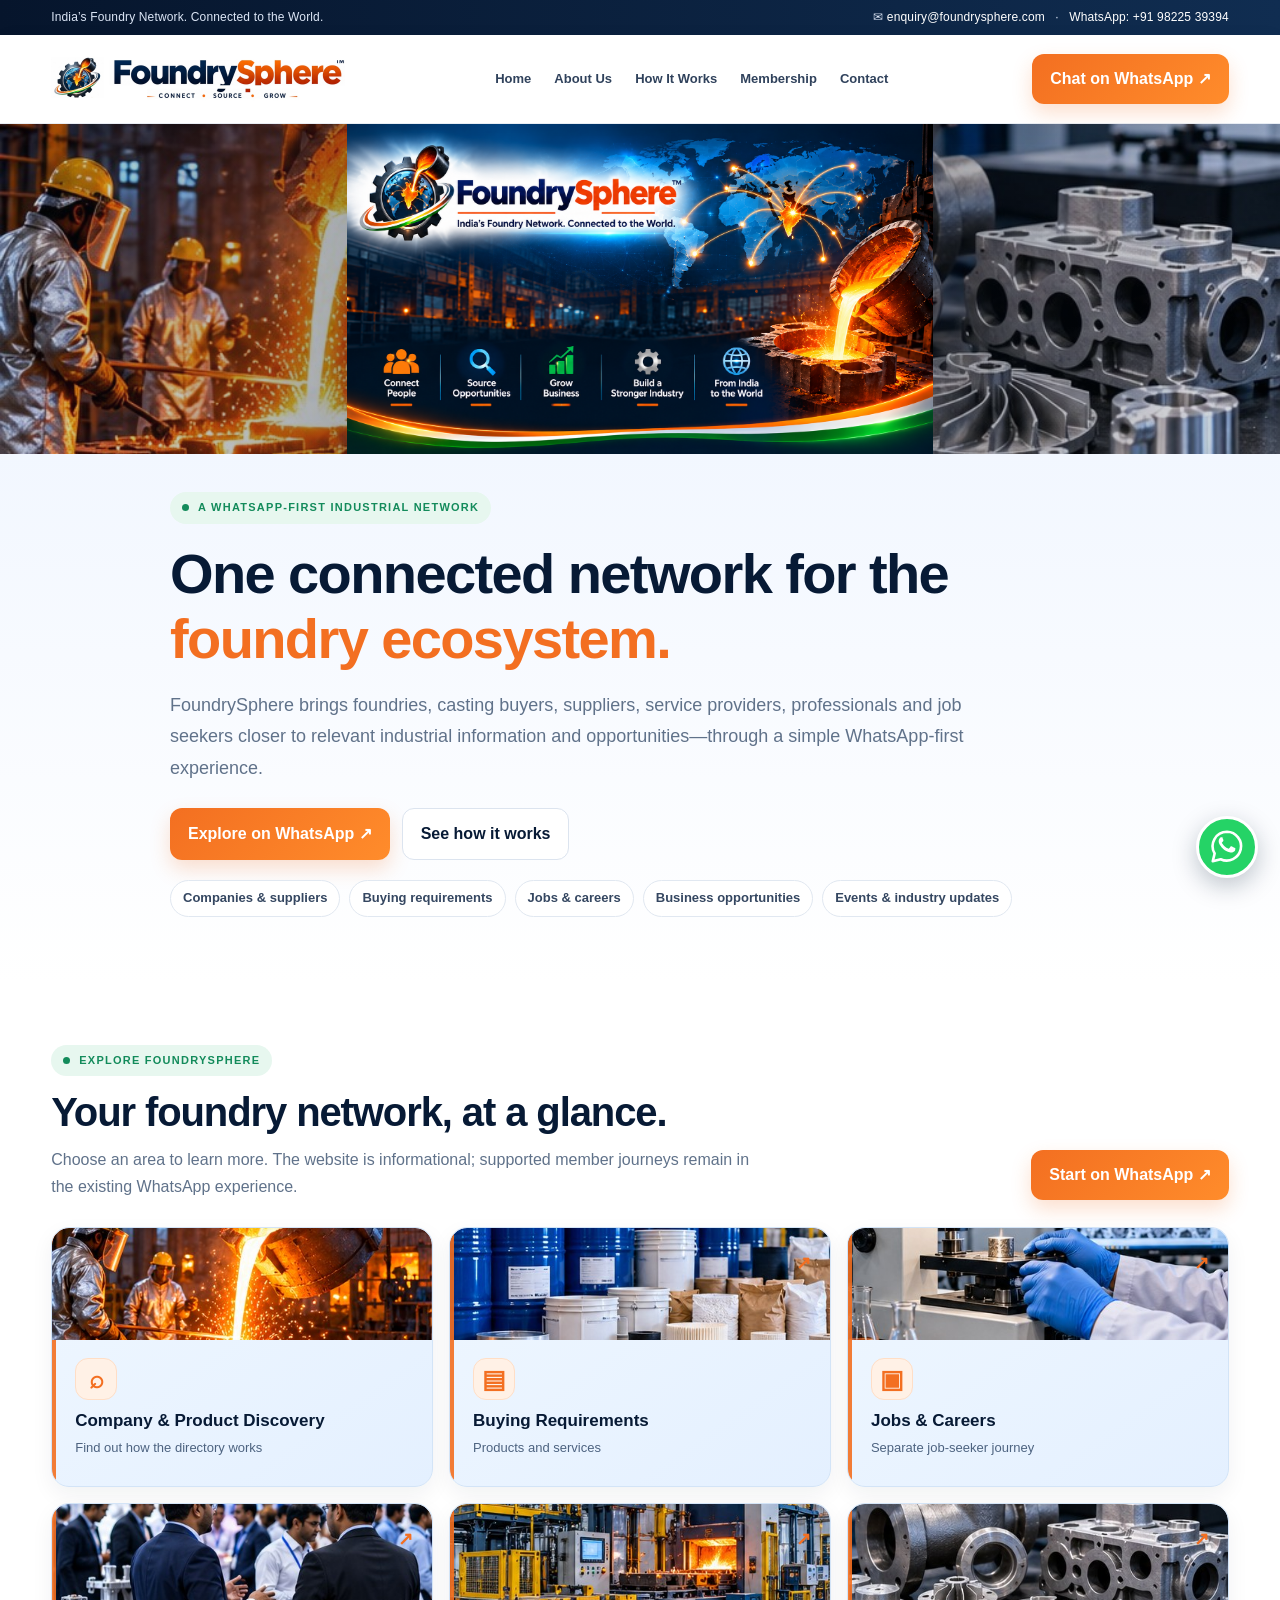
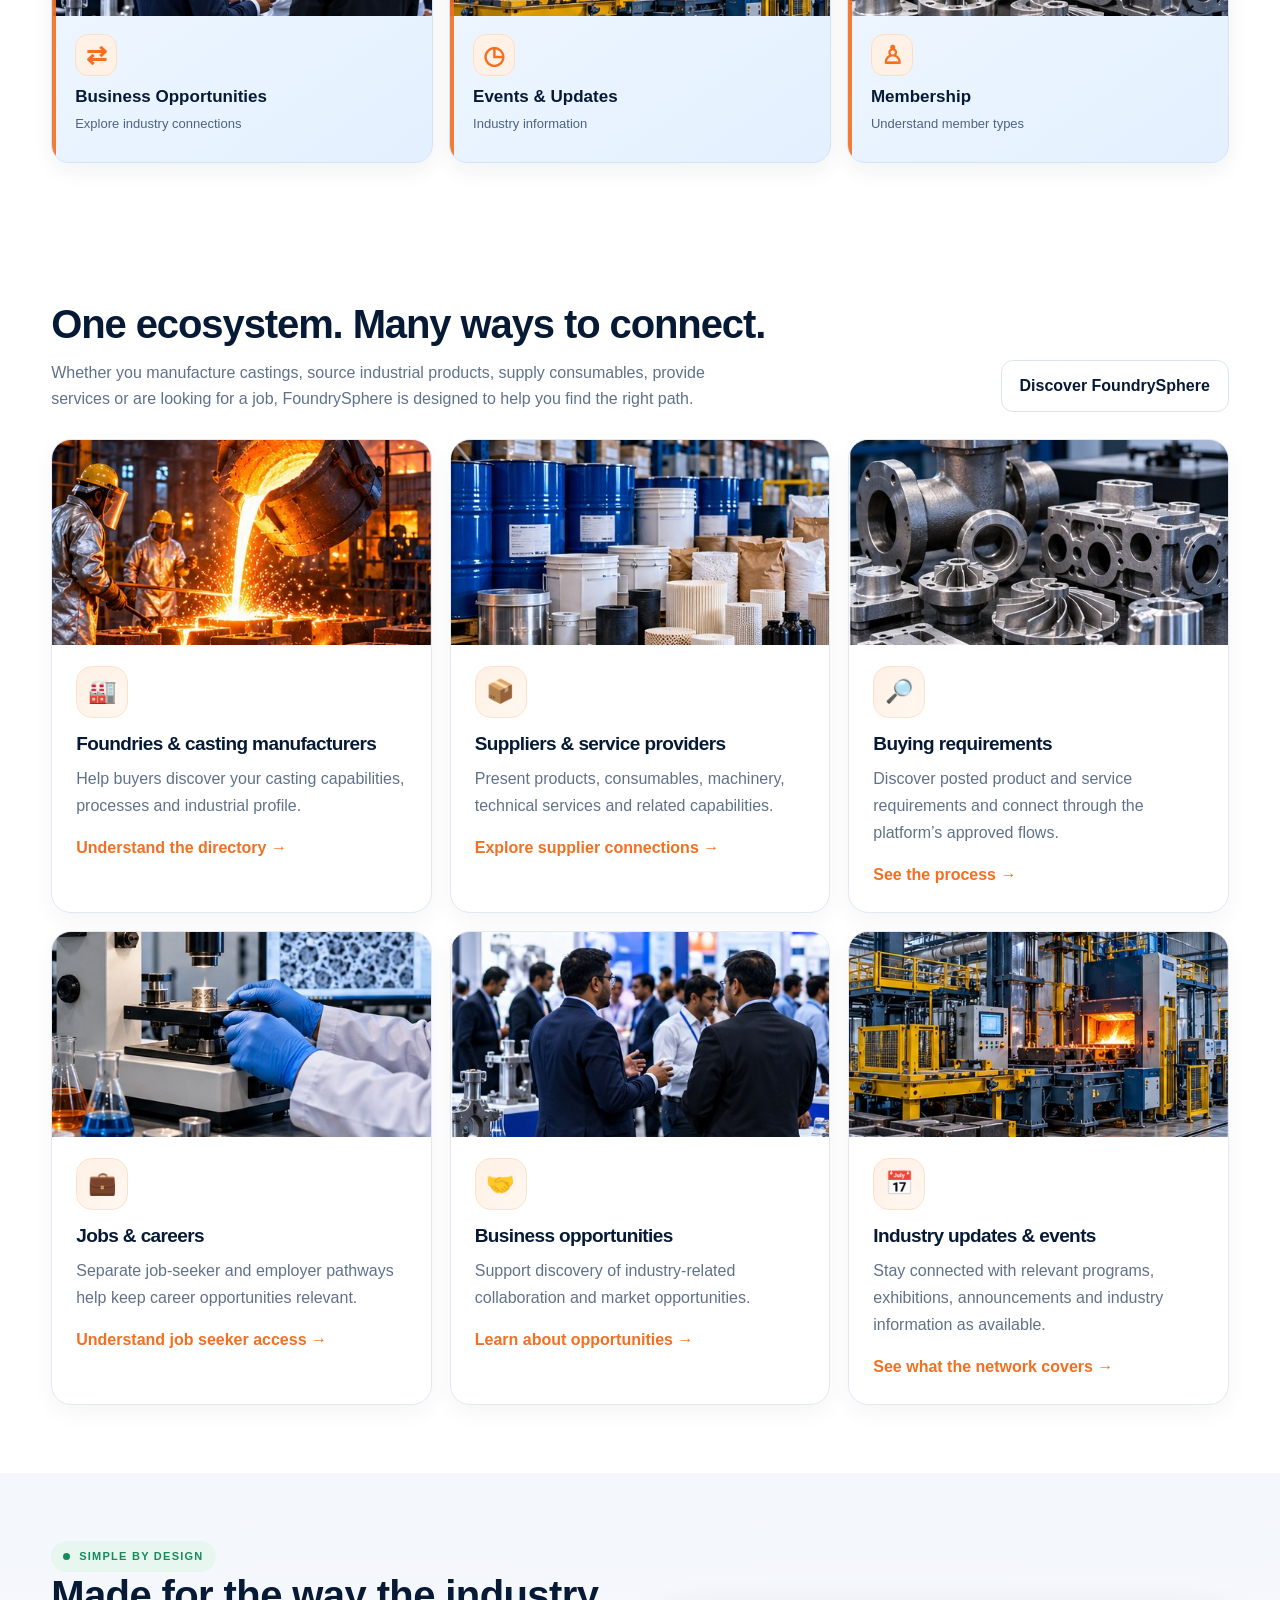
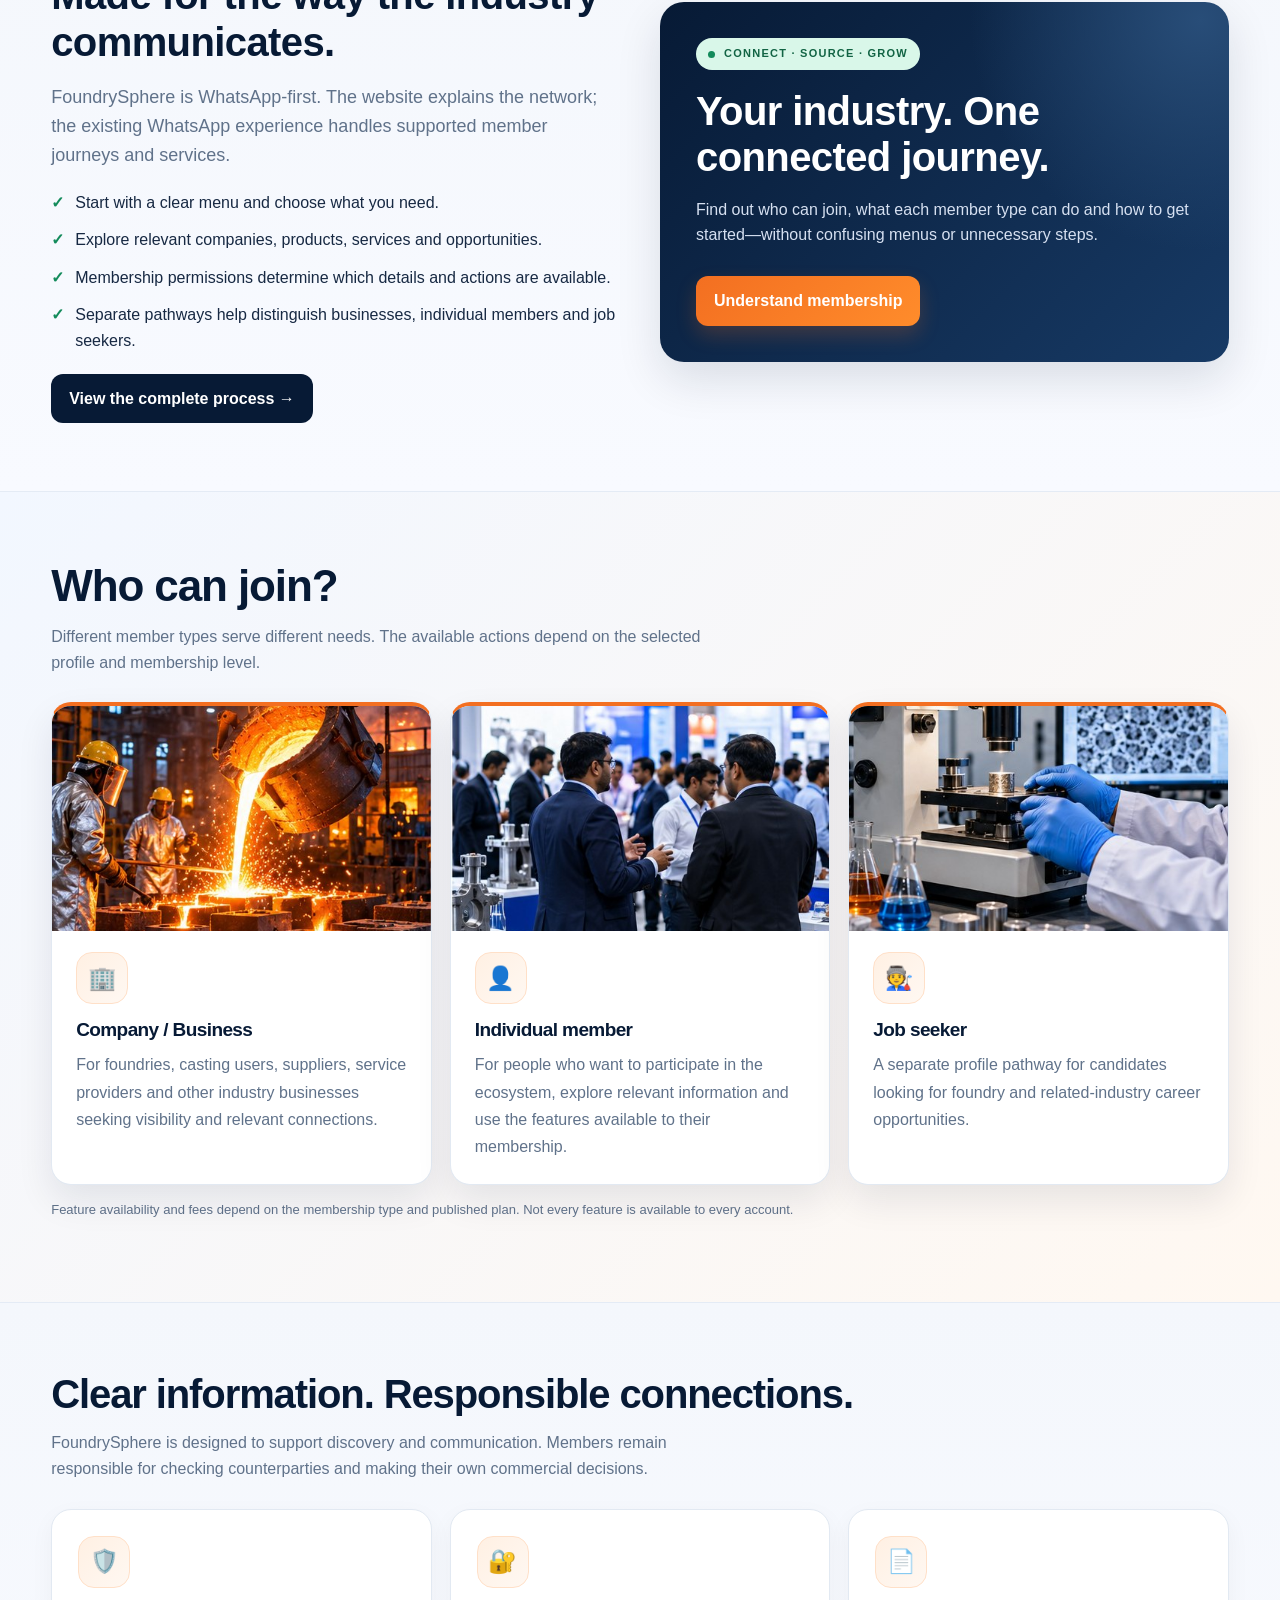
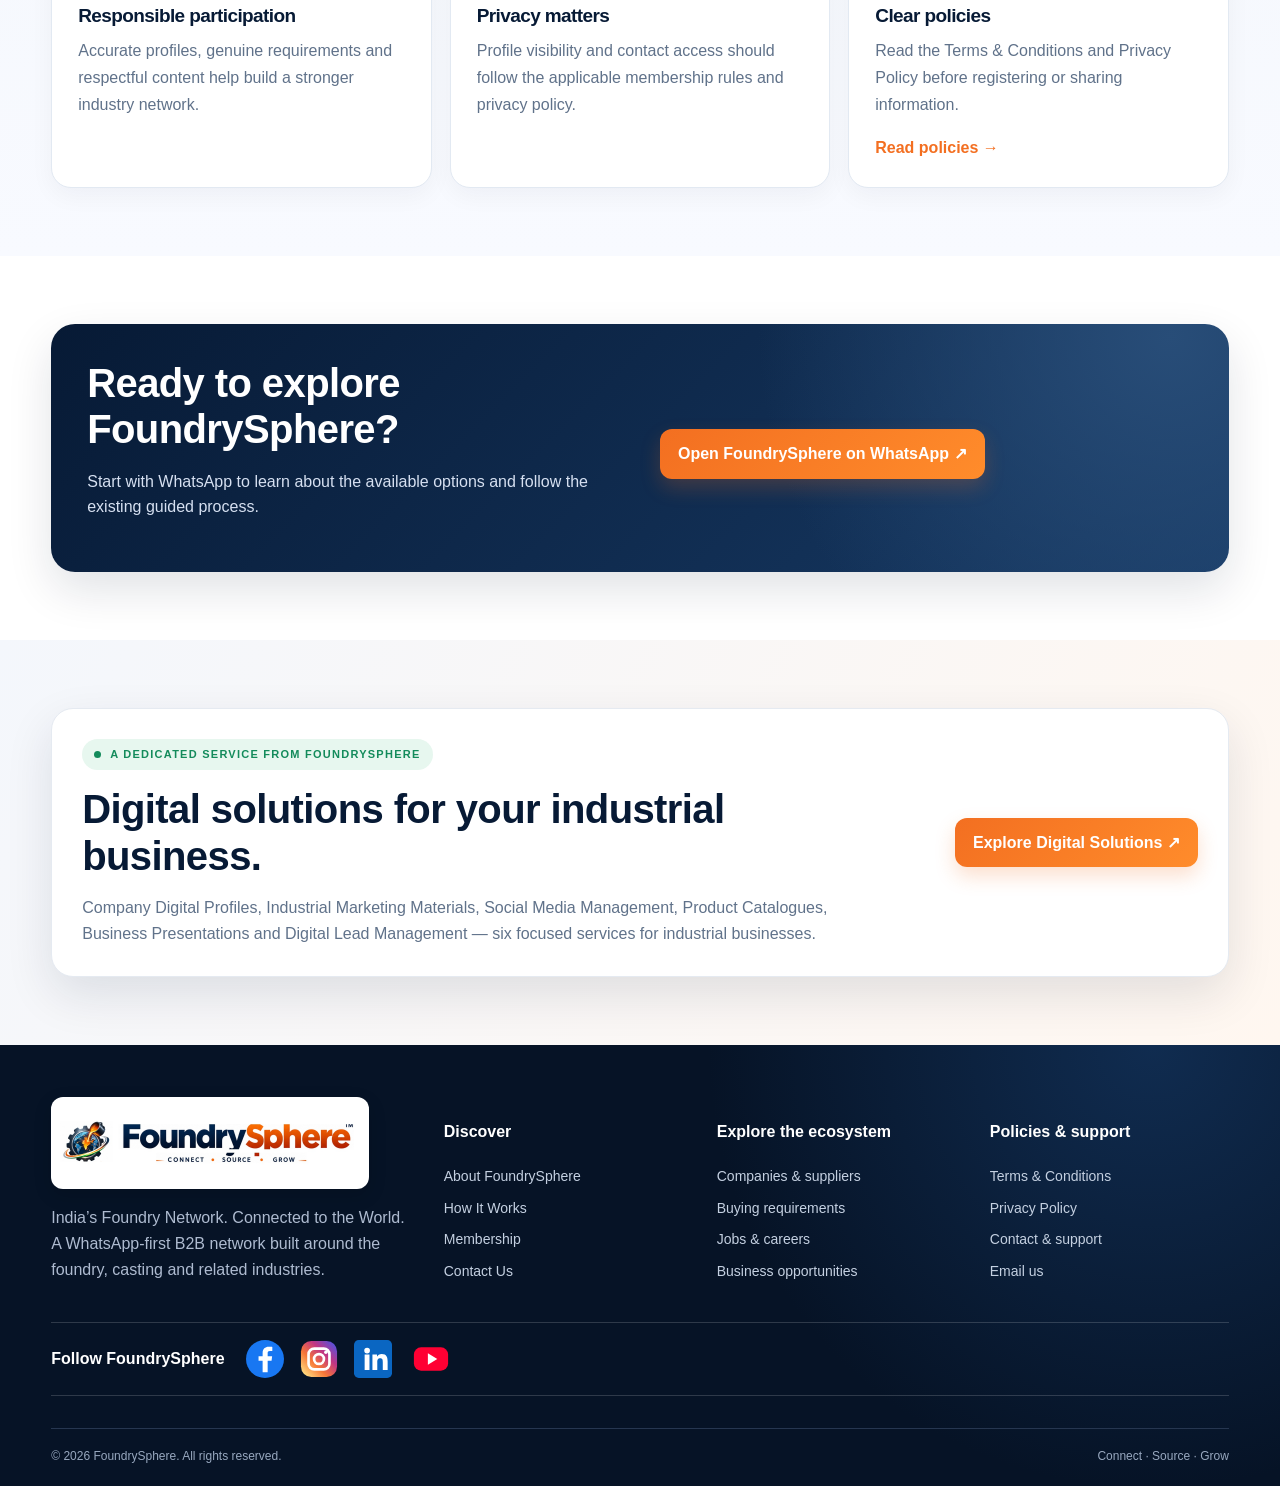
==== index.html @ 939c1576 "Correct homepage Digital Solutions promotion to the six approved services" ====
<!doctype html>
<html lang="en">
<head>
<meta charset="utf-8"><meta name="viewport" content="width=device-width,initial-scale=1">
<meta name="theme-color" content="#0a1830">
<title>India’s Foundry Network | FoundrySphere</title><meta name="description" content="Discover the FoundrySphere WhatsApp-first B2B network for foundries, casting buyers, suppliers, services, jobs and industry opportunities."><link rel="stylesheet" href="styles.css"></head><body>
<div class="topline"><div class="wrap"><span>India’s Foundry Network. Connected to the World.</span><span>✉ <a href="mailto:enquiry@foundrysphere.com">enquiry@foundrysphere.com</a> &nbsp; · &nbsp; <a href="https://wa.me/919822539394" target="_blank" rel="noopener">WhatsApp: +91 98225 39394</a></span></div></div>
<header class="header"><div class="wrap navrow">
<a class="brand" href="index.html" aria-label="FoundrySphere home"><img class="brand-logo" src="assets/foundrysphere-header-logo.jpg" alt="FoundrySphere — Connect · Source · Grow"></a>
<button class="menu-toggle" aria-label="Open navigation menu" aria-expanded="false">☰ Menu</button>
<nav class="navlinks" aria-label="Main navigation">
<a href="index.html">Home</a><a href="about.html">About Us</a><a href="how-it-works.html">How It Works</a><a href="membership.html">Membership</a><a href="contact.html">Contact</a>
</nav><div class="navactions"><a class="button button-primary" href="https://wa.me/919822539394" target="_blank" rel="noopener">Chat on WhatsApp ↗</a></div>
</div></header>

<main>
<section class="hero"><div class="wrap">
<div class="hero-banner"><img src="assets/foundrysphere-final-banner.png" alt="FoundrySphere — India’s Foundry Network. Connected to the World."></div>
<div class="hero-copy"><span class="eyebrow">A WhatsApp-first industrial network</span>
<h1>One connected network for the <span style="color:var(--orange)">foundry ecosystem.</span></h1>
<p>FoundrySphere brings foundries, casting buyers, suppliers, service providers, professionals and job seekers closer to relevant industrial information and opportunities—through a simple WhatsApp-first experience.</p>
<div class="hero-ctas"><a class="button button-primary" href="https://wa.me/919822539394" target="_blank" rel="noopener">Explore on WhatsApp ↗</a><a class="button button-light" href="how-it-works.html">See how it works</a></div>
<div class="pill-row"><span class="pill">Companies & suppliers</span><span class="pill">Buying requirements</span><span class="pill">Jobs & careers</span><span class="pill">Business opportunities</span><span class="pill">Events & industry updates</span></div>
</div></div></section>
<section class="quick-dashboard"><div class="wrap"><div class="dashboard-heading"><div><span class="eyebrow">Explore FoundrySphere</span><h2>Your foundry network, at a glance.</h2><p>Choose an area to learn more. The website is informational; supported member journeys remain in the existing WhatsApp experience.</p></div><a class="button button-primary" href="https://wa.me/919822539394" target="_blank" rel="noopener">Start on WhatsApp ↗</a></div><div class="dashboard-grid">
<a class="dashboard-tile tile-featured" href="how-it-works.html#companies"><img class="dashboard-photo" src="assets/category-foundry.jpg" alt="Foundry and casting manufacturers" loading="lazy"><span class="tile-icon">⌕</span><span class="tile-title">Company & Product Discovery</span><span class="tile-sub">Find out how the directory works</span><span class="tile-arrow">↗</span></a>
<a class="dashboard-tile" href="how-it-works.html#requirements"><img class="dashboard-photo" src="assets/category-consumables.jpg" alt="Foundry consumables and industrial supplies" loading="lazy"><span class="tile-icon">▤</span><span class="tile-title">Buying Requirements</span><span class="tile-sub">Products and services</span><span class="tile-arrow">↗</span></a>
<a class="dashboard-tile" href="how-it-works.html#jobs"><img class="dashboard-photo" src="assets/category-laboratory.jpg" alt="Industrial careers and technical professionals" loading="lazy"><span class="tile-icon">▣</span><span class="tile-title">Jobs & Careers</span><span class="tile-sub">Separate job-seeker journey</span><span class="tile-arrow">↗</span></a>
<a class="dashboard-tile" href="how-it-works.html#opportunities"><img class="dashboard-photo" src="assets/category-networking.jpg" alt="Foundry business opportunities and networking" loading="lazy"><span class="tile-icon">⇄</span><span class="tile-title">Business Opportunities</span><span class="tile-sub">Explore industry connections</span><span class="tile-arrow">↗</span></a>
<a class="dashboard-tile" href="how-it-works.html#updates"><img class="dashboard-photo" src="assets/category-machinery.jpg" alt="Industrial events and updates" loading="lazy"><span class="tile-icon">◷</span><span class="tile-title">Events & Updates</span><span class="tile-sub">Industry information</span><span class="tile-arrow">↗</span></a>
<a class="dashboard-tile" href="membership.html"><img class="dashboard-photo" src="assets/category-castings.jpg" alt="FoundrySphere membership for industry participants" loading="lazy"><span class="tile-icon">♙</span><span class="tile-title">Membership</span><span class="tile-sub">Understand member types</span><span class="tile-arrow">↗</span></a>
</div></div></section>
<section class="section"><div class="wrap"><div class="section-head"><div><h2>One ecosystem. Many ways to connect.</h2><p>Whether you manufacture castings, source industrial products, supply consumables, provide services or are looking for a job, FoundrySphere is designed to help you find the right path.</p></div><a class="button button-light" href="about.html">Discover FoundrySphere</a></div>
<div class="cards">
<article class="card card-with-photo"><img class="card-photo" src="assets/category-foundry.jpg" alt="Foundry workers pouring molten metal" loading="lazy"><div class="card-icon">🏭</div><h3>Foundries & casting manufacturers</h3><p>Help buyers discover your casting capabilities, processes and industrial profile.</p><a class="more" href="how-it-works.html#companies">Understand the directory →</a></article>
<article class="card card-with-photo"><img class="card-photo" src="assets/category-consumables.jpg" alt="Industrial foundry consumables and materials" loading="lazy"><div class="card-icon">📦</div><h3>Suppliers & service providers</h3><p>Present products, consumables, machinery, technical services and related capabilities.</p><a class="more" href="how-it-works.html#companies">Explore supplier connections →</a></article>
<article class="card card-with-photo"><img class="card-photo" src="assets/category-castings.jpg" alt="Precision metal castings and components" loading="lazy"><div class="card-icon">🔎</div><h3>Buying requirements</h3><p>Discover posted product and service requirements and connect through the platform’s approved flows.</p><a class="more" href="how-it-works.html#requirements">See the process →</a></article>
<article class="card card-with-photo"><img class="card-photo" src="assets/category-laboratory.jpg" alt="Technical professional inspecting a metal sample" loading="lazy"><div class="card-icon">💼</div><h3>Jobs & careers</h3><p>Separate job-seeker and employer pathways help keep career opportunities relevant.</p><a class="more" href="how-it-works.html#jobs">Understand job seeker access →</a></article>
<article class="card card-with-photo"><img class="card-photo" src="assets/category-networking.jpg" alt="Industrial business networking at an exhibition" loading="lazy"><div class="card-icon">🤝</div><h3>Business opportunities</h3><p>Support discovery of industry-related collaboration and market opportunities.</p><a class="more" href="how-it-works.html#opportunities">Learn about opportunities →</a></article>
<article class="card card-with-photo"><img class="card-photo" src="assets/category-machinery.jpg" alt="Modern foundry production facility" loading="lazy"><div class="card-icon">📅</div><h3>Industry updates & events</h3><p>Stay connected with relevant programs, exhibitions, announcements and industry information as available.</p><a class="more" href="how-it-works.html#updates">See what the network covers →</a></article>
</div></div></section>
<section class="section alt"><div class="wrap split"><div><span class="eyebrow">Simple by design</span><h2>Made for the way the industry communicates.</h2><p class="section-intro">FoundrySphere is WhatsApp-first. The website explains the network; the existing WhatsApp experience handles supported member journeys and services.</p><ul class="feature-list"><li><span class="tick">✓</span><span>Start with a clear menu and choose what you need.</span></li><li><span class="tick">✓</span><span>Explore relevant companies, products, services and opportunities.</span></li><li><span class="tick">✓</span><span>Membership permissions determine which details and actions are available.</span></li><li><span class="tick">✓</span><span>Separate pathways help distinguish businesses, individual members and job seekers.</span></li></ul><a class="button button-dark" href="how-it-works.html">View the complete process →</a></div><div class="callout"><span class="eyebrow" style="background:#d9f7e9;color:#126444">Connect · Source · Grow</span><h2 style="margin-top:18px">Your industry. One connected journey.</h2><p>Find out who can join, what each member type can do and how to get started—without confusing menus or unnecessary steps.</p><a class="button button-primary" href="membership.html">Understand membership</a></div></div></section>
<section class="section"><div class="wrap"><div class="section-head"><div><h2>Who can join?</h2><p>Different member types serve different needs. The available actions depend on the selected profile and membership level.</p></div></div><div class="cards">
<article class="card card-with-photo"><img class="card-photo" src="assets/category-foundry.jpg" alt="Foundry and industrial business" loading="lazy"><div class="card-icon">🏢</div><h3>Company / Business</h3><p>For foundries, casting users, suppliers, service providers and other industry businesses seeking visibility and relevant connections.</p></article>
<article class="card card-with-photo"><img class="card-photo" src="assets/category-networking.jpg" alt="Industry professionals connecting" loading="lazy"><div class="card-icon">👤</div><h3>Individual member</h3><p>For people who want to participate in the ecosystem, explore relevant information and use the features available to their membership.</p></article>
<article class="card card-with-photo"><img class="card-photo" src="assets/category-laboratory.jpg" alt="Technical career in the foundry industry" loading="lazy"><div class="card-icon">🧑‍🏭</div><h3>Job seeker</h3><p>A separate profile pathway for candidates looking for foundry and related-industry career opportunities.</p></article>
</div><p class="price-note">Feature availability and fees depend on the membership type and published plan. Not every feature is available to every account.</p></div></section>
<section class="section alt"><div class="wrap"><div class="section-head"><div><h2>Clear information. Responsible connections.</h2><p>FoundrySphere is designed to support discovery and communication. Members remain responsible for checking counterparties and making their own commercial decisions.</p></div></div><div class="cards">
<article class="card"><div class="card-icon">🛡️</div><h3>Responsible participation</h3><p>Accurate profiles, genuine requirements and respectful content help build a stronger industry network.</p></article>
<article class="card"><div class="card-icon">🔐</div><h3>Privacy matters</h3><p>Profile visibility and contact access should follow the applicable membership rules and privacy policy.</p></article>
<article class="card"><div class="card-icon">📄</div><h3>Clear policies</h3><p>Read the Terms & Conditions and Privacy Policy before registering or sharing information.</p><a class="more" href="terms.html">Read policies →</a></article>
</div></div></section>
<section class="section"><div class="wrap"><div class="callout"><div class="split"><div><h2>Ready to explore FoundrySphere?</h2><p>Start with WhatsApp to learn about the available options and follow the existing guided process.</p></div><div style="align-self:center"><a class="button button-primary" href="https://wa.me/919822539394" target="_blank" rel="noopener">Open FoundrySphere on WhatsApp ↗</a></div></div></div></div></section>

<section class="section digital-promo"><div class="wrap digital-promo-inner"><div><span class="eyebrow">A dedicated service from FoundrySphere</span><h2>Digital solutions for your industrial business.</h2><p>Company Digital Profiles, Industrial Marketing Materials, Social Media Management, Product Catalogues, Business Presentations and Digital Lead Management — six focused services for industrial businesses.</p></div><a class="button button-primary" href="digital-solutions.html">Explore Digital Solutions ↗</a></div></section>
</main>

<footer class="footer"><div class="wrap"><div class="footer-grid">
<div><a class="brand" href="index.html"><img class="brand-logo brand-logo-footer" src="assets/foundrysphere-header-logo.jpg" alt="FoundrySphere — Connect · Source · Grow"></a><p>India’s Foundry Network. Connected to the World. A WhatsApp-first B2B network built around the foundry, casting and related industries.</p></div>
<div><h4>Discover</h4><div class="footer-links"><a href="about.html">About FoundrySphere</a><a href="how-it-works.html">How It Works</a><a href="membership.html">Membership</a><a href="contact.html">Contact Us</a></div></div>
<div><h4>Explore the ecosystem</h4><div class="footer-links"><a href="how-it-works.html#companies">Companies & suppliers</a><a href="how-it-works.html#requirements">Buying requirements</a><a href="how-it-works.html#jobs">Jobs & careers</a><a href="how-it-works.html#opportunities">Business opportunities</a></div></div>
<div><h4>Policies & support</h4><div class="footer-links"><a href="terms.html">Terms & Conditions</a><a href="privacy.html">Privacy Policy</a><a href="contact.html">Contact & support</a><a href="mailto:enquiry@foundrysphere.com">Email us</a></div></div>
</div><div class="footer-bottom"><span>© <span data-year>2026</span> FoundrySphere. All rights reserved.</span><span>Connect · Source · Grow</span></div></div></footer>
<script src="script.js"></script>
</body></html>
---- styles.css ----
:root{--navy:#0a1830;--navy2:#11284a;--orange:#f47721;--orange2:#ff9a3d;--ink:#1b2940;--muted:#65738a;--paper:#f5f7fb;--white:#fff;--line:#dfe6ef;--green:#138b5b;--shadow:0 18px 50px rgba(8,26,54,.12)}
*{box-sizing:border-box}html{scroll-behavior:smooth}body{margin:0;font-family:Inter,ui-sans-serif,system-ui,-apple-system,"Segoe UI",Arial,sans-serif;color:var(--ink);line-height:1.6;background:#fff}a{color:inherit;text-decoration:none}img{max-width:100%;display:block}button,.button{font:inherit;cursor:pointer;border:0;border-radius:999px;padding:12px 19px;font-weight:750;display:inline-flex;align-items:center;justify-content:center;gap:9px;transition:.2s}button:hover,.button:hover{transform:translateY(-1px)}.button-primary{background:var(--orange);color:#fff;box-shadow:0 8px 20px #f4772133}.button-dark{background:var(--navy);color:#fff}.button-light{border:1px solid #d5deea;color:var(--navy);background:#fff}.wrap{width:min(1160px,92%);margin:auto}.topline{background:var(--navy);color:#dce6f6;font-size:13px;padding:8px 0}.topline .wrap{display:flex;justify-content:space-between;gap:14px;flex-wrap:wrap}.topline a{color:#fff}.header{position:sticky;top:0;z-index:30;background:#ffffffee;backdrop-filter:blur(14px);border-bottom:1px solid #e8edf4}.navrow{min-height:78px;display:flex;align-items:center;justify-content:space-between;gap:24px}.brand{display:flex;align-items:center;gap:12px;min-width:220px}.brandmark{width:44px;height:44px;border-radius:13px;background:linear-gradient(135deg,var(--navy),#264b79);display:grid;place-items:center;color:#fff;font-size:22px;border:2px solid var(--orange);box-shadow:0 4px 12px #0a183022}.brandname{font-weight:900;font-size:22px;letter-spacing:-.7px;color:var(--navy);line-height:1.1}.brandname span{color:var(--orange)}.brandtag{font-size:10px;color:#69788c;letter-spacing:1.2px;font-weight:800;margin-top:5px}.navlinks{display:flex;align-items:center;gap:23px;font-size:14px;font-weight:700;color:#30425c}.navlinks a:hover,.navlinks a.active{color:var(--orange)}.navactions{display:flex;align-items:center;gap:10px}.menu-toggle{display:none;background:var(--paper);color:var(--navy);padding:10px 13px}.hero{padding:28px 0 64px;background:radial-gradient(circle at 5% 15%,#eaf2ff,transparent 35%),linear-gradient(180deg,#f8fbff,#fff)}.hero-banner{border-radius:24px;overflow:hidden;box-shadow:var(--shadow);background:var(--navy)}.hero-banner img{width:100%;aspect-ratio:2.2/1;object-fit:cover}.hero-copy{padding:42px 0 0;max-width:850px}.eyebrow{display:inline-flex;align-items:center;gap:9px;color:var(--green);background:#e7f7ef;padding:7px 12px;border-radius:99px;font-size:12px;letter-spacing:1.1px;font-weight:900;text-transform:uppercase}.eyebrow:before{content:"";width:7px;height:7px;background:var(--green);border-radius:50%}h1,h2,h3{line-height:1.16;letter-spacing:-.6px;color:var(--navy)}h1{font-size:clamp(36px,5vw,58px);margin:18px 0}h2{font-size:clamp(28px,3.5vw,40px);margin:0 0 13px}h3{font-size:21px;margin:0 0 10px}.hero-copy p,.section-intro{font-size:18px;color:var(--muted);max-width:760px}.hero-ctas{display:flex;gap:12px;flex-wrap:wrap;margin-top:24px}.section{padding:76px 0}.section.alt{background:var(--paper)}.section-head{display:flex;justify-content:space-between;align-items:end;gap:25px;margin-bottom:30px}.section-head p{max-width:670px;color:var(--muted);margin:0}.cards{display:grid;grid-template-columns:repeat(3,1fr);gap:18px}.card{border:1px solid var(--line);border-radius:18px;padding:25px;background:#fff;box-shadow:0 6px 24px #0a183008}.card p{color:var(--muted);margin:0}.card-icon{width:48px;height:48px;border-radius:14px;background:#fff1e6;color:var(--orange);display:grid;place-items:center;font-size:23px;margin-bottom:17px}.card .more{display:inline-block;color:var(--orange);font-weight:800;margin-top:17px}.steps{display:grid;grid-template-columns:repeat(4,1fr);gap:14px}.step{padding:23px;border-radius:17px;background:#fff;border:1px solid var(--line)}.stepno{width:34px;height:34px;border-radius:50%;display:grid;place-items:center;background:var(--navy);color:#fff;font-weight:900;margin-bottom:15px}.split{display:grid;grid-template-columns:1fr 1fr;gap:40px;align-items:center}.feature-list{list-style:none;padding:0;margin:20px 0;display:grid;gap:12px}.feature-list li{display:flex;gap:11px;align-items:flex-start}.tick{color:var(--green);font-weight:900}.callout{border-radius:22px;background:linear-gradient(135deg,var(--navy),#1d3c66);color:#fff;padding:36px;position:relative;overflow:hidden}.callout h2,.callout h3{color:#fff}.callout p{color:#d6e0f1}.callout .button{margin-top:12px}.pill-row{display:flex;gap:9px;flex-wrap:wrap;margin:20px 0}.pill{background:#edf2f8;border:1px solid #dfe6ef;border-radius:99px;padding:7px 12px;color:#354761;font-size:13px;font-weight:750}.page-hero{background:linear-gradient(135deg,#eff5ff,#fff);padding:58px 0 44px;border-bottom:1px solid var(--line)}.page-hero p{color:var(--muted);font-size:18px;max-width:760px}.content{max-width:900px;margin:auto;padding:52px 0 80px}.content h2{font-size:26px;margin-top:32px}.content h3{font-size:19px;margin-top:22px}.content p,.content li{color:#485970}.content li{margin:7px 0}.notice{background:#fff8ef;border:1px solid #ffdfbd;padding:16px 18px;border-radius:12px;color:#70441e}.contact-grid{display:grid;grid-template-columns:1.1fr .9fr;gap:24px}.form-card,.contact-card{border:1px solid var(--line);border-radius:18px;padding:26px;background:#fff}.field{display:grid;gap:7px;margin-bottom:16px}.field label{font-weight:750;font-size:14px;color:var(--navy)}.field input,.field textarea,.field select{font:inherit;border:1px solid #d5deea;border-radius:10px;padding:12px 13px;width:100%;background:#fff}.field textarea{min-height:125px;resize:vertical}.contact-item{padding:15px 0;border-bottom:1px solid var(--line)}.contact-item:last-child{border:0}.contact-item strong{display:block;color:var(--navy)}.footer{background:#071326;color:#d5dfef;padding:48px 0 20px}.footer-grid{display:grid;grid-template-columns:1.5fr 1fr 1fr 1fr;gap:30px}.footer h3,.footer h4{color:#fff}.footer p{color:#aebbd0}.footer-links{display:grid;gap:9px;font-size:14px}.footer-links a:hover{color:var(--orange2)}.footer-bottom{border-top:1px solid #263650;margin-top:32px;padding-top:18px;display:flex;justify-content:space-between;gap:15px;flex-wrap:wrap;font-size:12px;color:#98a8bf}.whatsapp-float{position:fixed;z-index:40;right:20px;bottom:20px;background:#128c58;color:#fff;border-radius:999px;padding:13px 17px;box-shadow:0 10px 30px #07132640;font-weight:850;display:flex;align-items:center;gap:9px}.whatsapp-float .wa-icon{width:25px;height:25px;border:2px solid #fff;border-radius:50%;display:grid;place-items:center;font-size:13px}.small{font-size:13px;color:var(--muted)}.price-note{font-size:13px;color:var(--muted);margin-top:15px}.legal-date{font-weight:750;color:var(--navy);margin:15px 0 24px}
@media(max-width:980px){.navlinks{gap:13px}.navactions .button-light{display:none}.cards{grid-template-columns:repeat(2,1fr)}.steps{grid-template-columns:repeat(2,1fr)}.footer-grid{grid-template-columns:repeat(2,1fr)}}
@media(max-width:760px){.topline .wrap{justify-content:center}.navrow{min-height:68px}.menu-toggle{display:inline-flex}.navlinks{display:none;position:absolute;left:0;right:0;top:68px;padding:18px 4%;background:#fff;border-bottom:1px solid var(--line);box-shadow:var(--shadow);flex-direction:column;align-items:stretch;gap:0}.navlinks.open{display:flex}.navlinks a{padding:12px 4px;border-bottom:1px solid #edf1f6}.navactions .button-primary{padding:10px 12px;font-size:12px}.brandname{font-size:19px}.brandmark{width:38px;height:38px}.brandtag{font-size:9px}.hero{padding-top:18px}.hero-banner{border-radius:14px}.hero-banner img{aspect-ratio:1.2/1;object-fit:cover}.hero-copy{padding-top:30px}.section{padding:55px 0}.section-head{display:block}.section-head .button{margin-top:15px}.cards,.steps,.split,.contact-grid{grid-template-columns:1fr}.card{padding:22px}.callout{padding:27px}.footer-grid{grid-template-columns:1fr 1fr;gap:22px}.whatsapp-float{right:12px;bottom:12px;padding:11px 13px}.whatsapp-float .wa-label{display:none}.content{padding:35px 0 60px}.page-hero{padding:42px 0 32px}}
@media(prefers-reduced-motion:reduce){html{scroll-behavior:auto}*{transition:none!important}}


/* FoundrySphere visual refinement — preserves approved copy, policy text and workflows */
:root{--navy:#071a35;--navy2:#0d2b50;--orange:#f36f21;--orange2:#ff9b3c;--ink:#172943;--muted:#60728a;--paper:#f3f6fb;--line:#e0e7f0;--shadow:0 18px 48px rgba(7,26,53,.11)}
body{font-family:Inter,"Segoe UI",Arial,sans-serif;background:#fff;color:var(--ink)}
.wrap{width:min(1200px,92%)}
.topline{background:linear-gradient(90deg,#06152c,#102d51);font-size:12px;letter-spacing:.15px}
.header{background:rgba(255,255,255,.96);box-shadow:0 5px 22px rgba(7,26,53,.045)}
.navrow{min-height:86px;gap:22px}
.brand{min-width:190px;gap:0}
.brand-logo{display:block;width:190px;height:78px;object-fit:contain;object-position:left center;background:#fff}
.brand-logo-footer{width:210px;height:92px;border-radius:8px;margin-bottom:12px}
.navlinks{gap:clamp(12px,1.8vw,25px);font-size:13px}
.navlinks a{position:relative;padding:9px 0}
.navlinks a:hover:after,.navlinks a.active:after{content:"";height:3px;border-radius:4px;background:var(--orange);position:absolute;bottom:0;left:0;right:0}
.button{border-radius:12px;padding:12px 18px;box-shadow:none}
.button-primary{background:linear-gradient(135deg,#f36f21,#ff8c2b);box-shadow:0 9px 20px rgba(243,111,33,.22)}
.button-primary:hover{box-shadow:0 13px 25px rgba(243,111,33,.3)}
.button-light{background:#fff;border-color:#dce4ef}
.hero{padding:26px 0 36px;background:radial-gradient(ellipse at 10% 0%,#e8f1ff 0,transparent 43%),linear-gradient(180deg,#f7faff 0%,#fff 100%)}
.hero-banner{max-width:980px;margin:0 auto;border-radius:20px;overflow:hidden;background:#06152b;box-shadow:0 22px 55px rgba(7,26,53,.17);border:1px solid rgba(255,255,255,.8)}
.hero-banner img{width:100%;height:auto;aspect-ratio:auto;object-fit:contain;max-height:none}
.hero-copy{max-width:940px;margin:0 auto;padding:38px 0 4px}
.hero-copy h1{max-width:850px;font-size:clamp(34px,4.6vw,56px);letter-spacing:-1.6px}
.hero-copy p{max-width:820px;line-height:1.75}
.eyebrow{font-size:11px;letter-spacing:1.25px}
.section{padding:68px 0}
.section.alt{background:linear-gradient(180deg,#f4f7fc,#f8faff)}
.section-head{margin-bottom:27px}
.section-head h2,.dashboard-heading h2{letter-spacing:-1.1px}
.cards{gap:18px}
.card{position:relative;border-radius:20px;padding:26px;border-color:#e2e9f2;box-shadow:0 8px 25px rgba(7,26,53,.045);transition:transform .22s ease,box-shadow .22s ease,border-color .22s ease}
.card:hover{transform:translateY(-4px);box-shadow:0 17px 34px rgba(7,26,53,.10);border-color:#f5bd94}
.card-icon{width:52px;height:52px;border-radius:16px;background:linear-gradient(135deg,#fff0e3,#fff8f2);border:1px solid #ffe0c8}
.card h3{font-size:19px}
.card p{line-height:1.7}
.quick-dashboard{padding:62px 0 70px;background:#fff}
.dashboard-heading{display:flex;align-items:end;justify-content:space-between;gap:28px;margin-bottom:27px}
.dashboard-heading h2{font-size:clamp(28px,3.4vw,40px);margin:13px 0 10px}
.dashboard-heading p{color:var(--muted);max-width:720px;margin:0;line-height:1.7}
.dashboard-grid{display:grid;grid-template-columns:repeat(3,minmax(0,1fr));gap:16px}
.dashboard-tile{min-height:170px;position:relative;display:flex;flex-direction:column;align-items:flex-start;justify-content:flex-start;padding:23px;border:1px solid #e1e8f2;border-radius:18px;background:linear-gradient(145deg,#fff,#f9fbff);box-shadow:0 8px 22px rgba(7,26,53,.045);transition:transform .2s ease,box-shadow .2s ease,border-color .2s ease;overflow:hidden}
.dashboard-tile:before{content:"";position:absolute;left:0;top:0;bottom:0;width:4px;background:var(--orange);opacity:.9}
.dashboard-tile:hover{transform:translateY(-4px);box-shadow:0 17px 32px rgba(7,26,53,.1);border-color:#f6bd94}
.tile-featured{background:linear-gradient(135deg,#0a1c38,#173e69);border-color:#173e69;color:#fff}
.tile-featured .tile-title{color:#fff}.tile-featured .tile-sub{color:#c8d8ee}.tile-featured .tile-icon{background:#ffffff1b;color:#ff9a3d;border-color:#ffffff28}
.tile-icon{width:42px;height:42px;border-radius:13px;display:grid;place-items:center;background:#fff0e4;color:#e96416;border:1px solid #ffdfc5;font-size:25px;font-weight:800;margin-bottom:16px}
.tile-title{font-size:17px;font-weight:850;color:var(--navy);line-height:1.3;padding-right:20px}
.tile-sub{font-size:13px;color:var(--muted);margin-top:7px;line-height:1.45}
.tile-arrow{position:absolute;right:19px;top:21px;font-size:18px;color:var(--orange);font-weight:900}
.pill{background:#fff;border-color:#e1e8f1}
.callout{border-radius:24px;box-shadow:0 18px 45px rgba(7,26,53,.12);background:radial-gradient(circle at 95% 5%,#284d78 0,transparent 36%),linear-gradient(135deg,#071a35,#173a65)}
.page-hero{background:radial-gradient(circle at 90% 10%,#dceaff,transparent 36%),linear-gradient(120deg,#f2f7ff,#fff);padding:56px 0 43px}
.page-hero h1{max-width:900px;letter-spacing:-1.4px}
.content{max-width:940px}
.content h2{padding-top:8px}
.form-card,.contact-card{border-radius:20px;box-shadow:0 10px 30px rgba(7,26,53,.055)}
.field input,.field textarea,.field select{border-color:#dbe4ef;border-radius:12px}
.footer{background:radial-gradient(circle at 90% 0%,#102c50,transparent 36%),#061326;padding-top:52px}
.footer-grid{gap:34px}
.footer-links a{color:#c4d0e1}
.whatsapp-float{border-radius:15px;box-shadow:0 12px 30px rgba(7,26,53,.25)}
@media(max-width:980px){.brand-logo{width:160px;height:72px}.navrow{gap:14px}.dashboard-grid{grid-template-columns:repeat(2,minmax(0,1fr))}.hero-banner{max-width:900px}}
@media(max-width:760px){.topline .wrap{gap:5px}.topline .wrap span:last-child{font-size:11px;text-align:center}.navrow{min-height:72px}.brand{min-width:0}.brand-logo{width:142px;height:62px}.menu-toggle{border-radius:10px}.navactions .button-primary{padding:10px 11px;font-size:11px}.hero{padding:16px 0 26px}.hero-banner{width:100%;border-radius:12px}.hero-banner img{width:100%;height:auto;object-fit:contain}.hero-copy{padding-top:27px}.hero-copy h1{font-size:clamp(31px,8vw,42px)}.hero-copy p{font-size:16px}.quick-dashboard{padding:44px 0}.dashboard-heading{display:block}.dashboard-heading .button{margin-top:18px}.dashboard-grid{grid-template-columns:1fr;gap:12px}.dashboard-tile{min-height:142px;padding:20px}.section{padding:48px 0}.cards{grid-template-columns:1fr}.page-hero{padding:39px 0 30px}.brand-logo-footer{width:180px;height:78px}}
@media(max-width:420px){.navactions .button-primary{max-width:105px;white-space:normal;line-height:1.2}.brand-logo{width:125px;height:58px}.menu-toggle{font-size:12px;padding:9px 10px}.dashboard-heading h2{font-size:29px}}
@media(prefers-reduced-motion:reduce){.card,.dashboard-tile{transition:none}}


/* V3 visual direction: compact approved banner, visual category cards, clear WhatsApp CTA */
.brand-logo{width:220px;height:70px;object-fit:contain;object-position:left center;background:#fff}
.brand-logo-footer{width:250px;height:84px;object-position:left center}
.hero{padding:18px 0 28px}
.hero-banner{width:fit-content;max-width:100%;margin:0 auto;border-radius:18px;display:flex;justify-content:center;align-items:center;background:transparent;border:0;box-shadow:0 16px 38px rgba(7,26,53,.14)}
.hero-banner img{display:block;width:auto;height:auto;max-width:100%;max-height:370px;aspect-ratio:auto;object-fit:contain;border-radius:18px}
.hero-copy{padding-top:30px}
.card-with-photo{padding:0 0 24px;overflow:hidden}
.card-photo{width:100%;height:178px;object-fit:cover;display:block;margin:0 0 21px}
.card-with-photo .card-icon,.card-with-photo h3,.card-with-photo p,.card-with-photo .more{margin-left:24px;margin-right:24px}
.card-with-photo .card-icon{margin-bottom:15px}
.card-with-photo h3{margin-top:0}
.card-with-photo p{margin-bottom:0}
.card-with-photo .more{margin-top:16px}
.section:nth-of-type(2) .card-photo{height:180px}
.whatsapp-float{background:#087f4d;border:2px solid rgba(255,255,255,.95);border-radius:999px;padding:14px 20px;gap:11px;min-height:58px;box-shadow:0 14px 34px rgba(5,76,48,.34);font-size:15px;letter-spacing:.1px;animation:wa-glow 2.8s ease-in-out infinite}
.whatsapp-float:hover{background:#066c41;transform:translateY(-3px) scale(1.015)}
.whatsapp-float .wa-icon{width:31px;height:31px;border:0;display:grid;place-items:center}
.whatsapp-float .wa-icon svg{width:30px;height:30px;display:block}
.whatsapp-float .wa-label{display:inline}
@keyframes wa-glow{0%,100%{box-shadow:0 14px 34px rgba(5,76,48,.30)}50%{box-shadow:0 14px 38px rgba(5,76,48,.48),0 0 0 6px rgba(18,140,88,.10)}}
@media(max-width:980px){.brand-logo{width:190px;height:66px}.hero-banner img{max-height:330px}.card-photo{height:160px}}
@media(max-width:760px){.brand-logo{width:145px;height:58px}.brand-logo-footer{width:205px;height:76px}.hero-banner{width:100%;max-width:100%;border-radius:12px;box-shadow:0 10px 24px rgba(7,26,53,.13)}.hero-banner img{max-height:230px;max-width:100%;border-radius:12px}.card-photo{height:195px}.whatsapp-float{right:12px;bottom:12px;min-height:54px;padding:10px 16px;gap:8px}.whatsapp-float .wa-icon{width:28px;height:28px}.whatsapp-float .wa-icon svg{width:27px;height:27px}.whatsapp-float .wa-label{display:inline;font-size:13px}}
@media(max-width:400px){.whatsapp-float{right:8px;bottom:8px;padding:9px 12px}.whatsapp-float .wa-label{font-size:12px}.hero-banner img{max-height:205px}}
@media(prefers-reduced-motion:reduce){.whatsapp-float{animation:none}}


/* V4: full-bleed industrial banner, larger approved wordmark, clear join categories, contact map and international phone entry */
.brand-logo{width:250px;height:74px;object-fit:contain;object-position:left center;background:transparent}
.brand-logo-footer{width:255px;height:82px}
.navrow{min-height:88px}
.brand{min-width:250px}
.hero{padding:0 0 42px;background:linear-gradient(180deg,#eaf2ff 0%,#fff 100%);overflow:hidden}
.hero>.wrap{width:100%;max-width:none}
.hero-banner{width:100%;max-width:none;margin:0;border-radius:0;box-shadow:none;border:0;background:#06152b;position:relative;overflow:hidden;min-height:clamp(300px,32vw,450px);display:flex;align-items:center;justify-content:center}
.hero-banner:before{content:"";position:absolute;inset:-18px;background:url("assets/foundrysphere-final-banner.png") center 48%/cover no-repeat;filter:blur(13px) brightness(.48);transform:scale(1.04)}
.hero-banner img{position:relative;z-index:1;width:auto;height:auto;max-width:min(100%,1100px);max-height:clamp(300px,32vw,450px);object-fit:contain;border-radius:0;filter:drop-shadow(0 12px 26px rgba(0,0,0,.22))}
.hero-copy{width:min(940px,92%);padding:38px 0 4px}
.card-photo{height:205px;object-position:center}
/* Make the Who can join section easy to notice without changing its wording */
main>section:nth-of-type(5) .section-head h2{font-size:clamp(32px,4vw,44px)}
main>section:nth-of-type(5){background:linear-gradient(135deg,#f2f7ff 0%,#fff8f1 100%);border-top:1px solid #e4ebf5;border-bottom:1px solid #e4ebf5}
main>section:nth-of-type(5) .card{border-top:4px solid var(--orange);box-shadow:0 16px 36px rgba(7,26,53,.09)}
main>section:nth-of-type(5) .card-photo{height:225px}
.phone-row{display:grid;grid-template-columns:minmax(170px,.78fr) minmax(0,1.22fr);gap:10px}
.phone-row select,.phone-row input{min-width:0}
.map-frame{margin-top:14px;border:1px solid var(--line);border-radius:14px;overflow:hidden;box-shadow:0 8px 24px rgba(7,26,53,.09)}
.map-frame iframe{display:block;width:100%;height:260px;border:0}
/* Keep one WhatsApp action per page in the shared header; remove the repeated floating bottom action. */
.whatsapp-float{display:none!important}
@media(max-width:980px){.brand{min-width:205px}.brand-logo{width:215px;height:68px}.hero-banner{min-height:clamp(260px,36vw,360px)}.hero-banner img{max-height:clamp(260px,36vw,360px)}}
@media(max-width:760px){.navrow{min-height:74px}.brand{min-width:0}.brand-logo{width:165px;height:58px}.brand-logo-footer{width:220px;height:70px}.hero{padding-bottom:30px}.hero-banner{min-height:230px}.hero-banner img{max-height:230px;max-width:96%}.hero-copy{padding-top:26px}.card-photo,main>section:nth-of-type(5) .card-photo{height:190px}.phone-row{grid-template-columns:1fr;gap:8px}.phone-row select,.phone-row input{width:100%}.map-frame iframe{height:230px}.navactions .button-primary{white-space:nowrap}}
@media(max-width:420px){.brand-logo{width:138px;height:54px}.navactions .button-primary{font-size:10px;padding:9px 10px}.hero-banner{min-height:195px}.hero-banner img{max-height:195px}}

/* V5 — only the four user-approved visual refinements; all page copy and workflows remain unchanged. */
/* Sharper foundry/casting side imagery, with the approved banner kept untouched in the foreground. */
.hero-banner{isolation:isolate;min-height:clamp(300px,32vw,450px);background:#06152b}
.hero-banner:before,.hero-banner:after{content:"";position:absolute;top:0;bottom:0;width:50%;z-index:0;filter:none;transform:none;opacity:1}
.hero-banner:before{left:0;right:auto;background:linear-gradient(90deg,rgba(4,15,30,.18),rgba(4,15,30,.60)),url("assets/banner-side-foundry.jpg") center/cover no-repeat}
.hero-banner:after{left:auto;right:0;background:linear-gradient(270deg,rgba(4,15,30,.18),rgba(4,15,30,.60)),url("assets/banner-side-castings.jpg") center/cover no-repeat}
.hero-banner img{z-index:2;max-width:min(100%,1100px);max-height:clamp(300px,32vw,450px);filter:drop-shadow(0 8px 18px rgba(0,0,0,.14))}
/* Larger official horizontal logo so the tagline remains legible in both header and footer. */
.brand-logo{width:300px;height:82px;object-fit:contain;object-position:left center;background:transparent}
.brand-logo-footer{width:300px;height:82px;margin-bottom:14px;border-radius:0}
.footer .brand{display:flex;width:fit-content;min-width:0;background:#fff;border-radius:12px;padding:5px 9px;box-shadow:0 6px 18px rgba(0,0,0,.15);margin-bottom:14px}
.footer .brand-logo-footer{margin:0}
/* A compact, recognizable WhatsApp-green icon replaces any oversized floating chat pill. */
.whatsapp-float{display:flex!important;position:fixed;right:22px;bottom:22px;z-index:45;width:62px;height:62px;padding:0;border-radius:50%;background:#25D366;color:#fff;border:3px solid #fff;box-shadow:0 8px 24px rgba(7,26,53,.25);align-items:center;justify-content:center;gap:0;font-size:0;line-height:0;animation:none}
.whatsapp-float:hover{background:#128C7E;transform:translateY(-2px)}
.whatsapp-float .wa-icon{width:38px;height:38px;border:0;display:grid;place-items:center}
.whatsapp-float .wa-icon svg{width:38px;height:38px;display:block}
.whatsapp-float .wa-label{display:none!important}
@media(max-width:980px){.brand-logo{width:255px;height:74px}.brand-logo-footer{width:270px;height:76px}.hero-banner{min-height:clamp(260px,36vw,360px)}.hero-banner img{max-height:clamp(260px,36vw,360px)}}
@media(max-width:760px){.brand-logo{width:175px;height:60px}.brand-logo-footer{width:235px;height:68px}.footer .brand{padding:4px 7px}.hero-banner{min-height:230px}.hero-banner img{max-height:230px;max-width:96%}.whatsapp-float{right:13px;bottom:13px;width:56px;height:56px}.whatsapp-float .wa-icon,.whatsapp-float .wa-icon svg{width:34px;height:34px}}
@media(max-width:420px){.brand-logo{width:150px;height:54px}.brand-logo-footer{width:210px;height:62px}.hero-banner{min-height:195px}.hero-banner img{max-height:195px}}


/* V6: add relevant visuals only to the three requested How It Works sections. */
.how-visual-card{padding:0 0 25px;overflow:hidden}
.how-visual-card .how-section-photo{width:100%;height:205px;object-fit:cover;object-position:center;display:block;margin:0 0 22px}
.how-visual-card .card-icon,.how-visual-card h3,.how-visual-card p{margin-left:25px;margin-right:25px}
.opportunity-visual{grid-template-columns:1.15fr .85fr;gap:38px}
.opportunity-photo{width:100%;height:300px;object-fit:cover;object-position:center;border-radius:20px;box-shadow:0 14px 36px rgba(7,26,53,.14);border:1px solid var(--line)}
/* Full-width approved banner: preserve its original proportions and remove side-fill imagery. */
.hero-banner{position:relative;left:50%;transform:translateX(-50%);width:100vw;max-width:100vw;min-height:0;height:auto;display:block;overflow:hidden;border-radius:0;background:transparent;box-shadow:none;border:0}
.hero-banner:before,.hero-banner:after{content:none!important;display:none!important}
.hero-banner img{position:relative;display:block;width:100%;max-width:none;height:auto;max-height:none;aspect-ratio:auto;object-fit:contain;object-position:center;border-radius:0;filter:none;z-index:1}
@media(max-width:760px){.how-visual-card .how-section-photo{height:190px}.opportunity-visual{grid-template-columns:1fr;gap:22px}.opportunity-photo{height:220px}.hero-banner{min-height:0;height:auto}.hero-banner img{width:100%;max-width:none;max-height:none;height:auto;object-fit:contain}}


/* Preview V7: relevant images on all six homepage category tiles; preserve full approved banner at natural aspect ratio. */
.dashboard-tile{padding-top:0;min-height:260px}
.dashboard-photo{display:block;width:calc(100% + 46px);max-width:none;height:112px;object-fit:cover;object-position:center;margin:0 -23px 18px;border-radius:17px 17px 0 0}
.dashboard-tile .tile-icon{margin-bottom:10px}
.tile-featured .dashboard-photo{filter:saturate(1.05)}
.hero-banner img{display:block;width:100%;height:auto;max-width:none;max-height:none;aspect-ratio:auto;object-fit:contain;object-position:center}
@media(max-width:760px){.dashboard-tile{min-height:240px;padding-top:0}.dashboard-photo{width:calc(100% + 40px);height:100px;margin:0 -20px 15px}.hero-banner img{width:100%;height:auto;max-height:none;object-fit:contain}}

/* V8 — user-approved homepage-only refinement: compact centered banner with crisp foundry side fills; uniform light-blue category cards. Other page content and assets remain unchanged. */
.hero-banner{
  position:relative;isolation:isolate;left:50%;transform:translateX(-50%);
  width:100vw;max-width:100vw;height:330px;min-height:330px;
  display:flex;align-items:center;justify-content:center;overflow:hidden;
  border:0;border-radius:0;background:#07182c;box-shadow:none;
}
.hero-banner:before,.hero-banner:after{
  content:""!important;display:block!important;position:absolute;top:0;bottom:0;width:50%;z-index:0;
  filter:none;transform:none;opacity:1;
}
.hero-banner:before{
  left:0;right:auto;
  background:linear-gradient(90deg,rgba(4,15,30,.12),rgba(4,15,30,.55)),url("assets/banner-side-foundry.jpg") center/cover no-repeat;
}
.hero-banner:after{
  left:auto;right:0;
  background:linear-gradient(270deg,rgba(4,15,30,.12),rgba(4,15,30,.55)),url("assets/banner-side-castings.jpg") center/cover no-repeat;
}
.hero-banner img{
  position:relative;z-index:2;display:block;width:auto;height:100%;max-width:100%;max-height:100%;
  aspect-ratio:auto;object-fit:contain;object-position:center;border-radius:0;filter:none;
}
.dashboard-tile,.dashboard-tile.tile-featured{
  background:linear-gradient(145deg,#eff7ff 0%,#e4f0ff 100%);
  color:var(--ink);border-color:#d3e4f7;
  box-shadow:0 8px 22px rgba(7,26,53,.06);
}
.dashboard-tile .tile-title,.dashboard-tile.tile-featured .tile-title{color:var(--navy)}
.dashboard-tile .tile-sub,.dashboard-tile.tile-featured .tile-sub{color:#4d6380}
.dashboard-tile .tile-icon,.dashboard-tile.tile-featured .tile-icon{
  background:#fff1e6;color:var(--orange);border-color:#ffdec6;
}
.dashboard-tile:hover,.dashboard-tile.tile-featured:hover{border-color:#f6bd94;box-shadow:0 17px 32px rgba(7,26,53,.10)}
@media(max-width:980px){.hero-banner{height:300px;min-height:300px}}
@media(max-width:760px){
  .hero-banner{height:210px;min-height:210px}
  .hero-banner img{width:auto;height:100%;max-width:100%;max-height:100%;object-fit:contain}
}
@media(max-width:420px){.hero-banner{height:190px;min-height:190px}}


/* Social links: compact, consistent footer row across all website pages. */
.footer-social{display:flex;flex-wrap:wrap;align-items:center;gap:10px;margin:24px 0 18px;padding:16px 0;border-top:1px solid rgba(255,255,255,.16);border-bottom:1px solid rgba(255,255,255,.16)}
.footer-social-label{font-weight:700;color:#fff;margin-right:8px}
.footer-social a{display:inline-flex;align-items:center;gap:7px;padding:8px 12px;border:1px solid rgba(255,255,255,.25);border-radius:999px;color:#eaf2ff;text-decoration:none;font-size:.92rem;transition:background .18s ease,border-color .18s ease}
.footer-social a:hover,.footer-social a:focus-visible{background:rgba(255,255,255,.12);border-color:#ff7a32;color:#fff;outline-offset:3px}
.footer-social a svg{width:17px;height:17px;flex:none;fill:currentColor}
@media(max-width:600px){.footer-social{gap:8px}.footer-social-label{width:100%;margin-bottom:2px}.footer-social a{padding:7px 10px;font-size:.88rem}}


/* Social footer refinement: icon-only circular buttons, with accessible labels and hover titles. */
.footer-social{gap:12px}
.footer-social a{width:44px;height:44px;padding:0;justify-content:center;border-radius:50%;font-size:0;gap:0;color:#fff;background:rgba(255,255,255,.04);border-color:rgba(255,255,255,.28)}
.footer-social a svg{width:20px;height:20px}
.footer-social a[aria-label*="Facebook"] svg{fill:currentColor}
.footer-social a[aria-label*="YouTube"] svg{width:21px;height:21px}
.footer-social a:hover,.footer-social a:focus-visible{background:#ff7628;border-color:#ff7628;color:#fff;transform:translateY(-2px)}
@media(max-width:600px){.footer-social{gap:10px}.footer-social a{width:42px;height:42px;padding:0;font-size:0}}


/* Official-colour social brand marks — no recolouring or text inside the icons. */
.footer-social{display:flex;flex-wrap:wrap;align-items:center;gap:14px}
.footer-social-label{font-weight:700;color:#fff;margin-right:6px}
.footer-social a{display:inline-flex;align-items:center;justify-content:center;width:40px;height:40px;padding:0;border:0;border-radius:8px;background:transparent;text-decoration:none;transition:transform .18s ease,filter .18s ease}
.footer-social a svg{display:block;width:38px;height:38px;flex:none;fill:initial}
.footer-social a[aria-label*="YouTube"]{width:48px}
.footer-social a[aria-label*="YouTube"] svg{width:48px;height:36px}
.footer-social a:hover,.footer-social a:focus-visible{background:transparent;filter:brightness(1.08);transform:translateY(-2px);outline:2px solid #ff7628;outline-offset:3px}
@media(max-width:600px){.footer-social{gap:12px}.footer-social-label{width:100%;margin-bottom:4px}.footer-social a,.footer-social a svg{width:36px;height:36px}}


/* FoundrySphere Digital Solutions */
.digital-promo{background:linear-gradient(120deg,#f4f7fc,#fff7f0)}
.digital-promo-inner{display:flex;align-items:center;justify-content:space-between;gap:28px;padding:30px;border:1px solid #e5eaf1;border-radius:22px;background:#fff;box-shadow:var(--shadow)}
.digital-promo-inner>div{max-width:760px}.digital-promo h2{margin-top:16px}.digital-promo p{color:var(--muted);margin-bottom:0}
.digital-hero{padding:76px 0;background:radial-gradient(circle at 90% 15%,#fff0e4,transparent 30%),linear-gradient(135deg,#f2f6fd,#fff)}
.digital-hero-grid{display:grid;grid-template-columns:1.2fr .8fr;gap:45px;align-items:center}
.digital-hero h1 span{color:var(--orange)}.digital-hero p{font-size:18px;color:var(--muted);max-width:720px}
.digital-hero-card{min-height:310px;border-radius:26px;background:linear-gradient(145deg,var(--navy),#1b3b68);color:#fff;display:flex;flex-direction:column;align-items:center;justify-content:center;position:relative;overflow:hidden;box-shadow:var(--shadow);padding:35px}
.digital-hero-card strong{font-size:25px;z-index:1}.digital-hero-card b{font-size:30px;color:#ff9a3d;z-index:1}.digital-hero-card small{letter-spacing:2px;color:#d7e4f8;margin-top:10px;z-index:1}
.digital-mark{width:90px;height:90px;border:3px solid #ff9a3d;border-radius:24px;display:grid;place-items:center;font-size:32px;font-weight:900;margin-bottom:16px;z-index:1}.digital-mark span{color:#ff9a3d}
.digital-orbit{position:absolute;width:330px;height:330px;border:1px solid #ffffff22;border-radius:50%;right:-110px;top:-110px;box-shadow:0 0 0 30px #ffffff08,0 0 0 60px #ffffff06}
.industry-tags{display:flex;flex-wrap:wrap;gap:12px}.industry-tags span{padding:12px 17px;border:1px solid var(--line);border-radius:999px;background:#fff;color:#354761;font-weight:700}
.digital-steps{list-style:none;padding:0;margin:25px 0;display:grid;gap:20px;counter-reset:steps}.digital-steps li{display:grid;gap:4px;padding-left:52px;position:relative;counter-increment:steps}.digital-steps li:before{content:counter(steps);position:absolute;left:0;top:0;width:34px;height:34px;border-radius:50%;display:grid;place-items:center;background:var(--navy);color:#fff;font-weight:800}.digital-steps span{color:var(--muted)}
.digital-note{border:1px solid #dce5f0;background:#fff;border-radius:16px;padding:20px 24px;color:#485970}
@media(max-width:800px){.digital-promo-inner{align-items:flex-start;flex-direction:column}.digital-hero-grid{grid-template-columns:1fr}.digital-hero-card{min-height:250px}.digital-hero{padding:52px 0}}

.digital-logo-card img{display:block;width:min(100%,520px);height:auto;object-fit:contain;background:#fff;border-radius:12px;padding:16px}.digital-logo-caption{font-size:clamp(24px,3vw,36px);letter-spacing:.08em;color:#ff9a3d;margin-top:12px;text-align:center}.digital-logo-card p{text-align:center;margin:8px 0 0;color:#e7eef9}
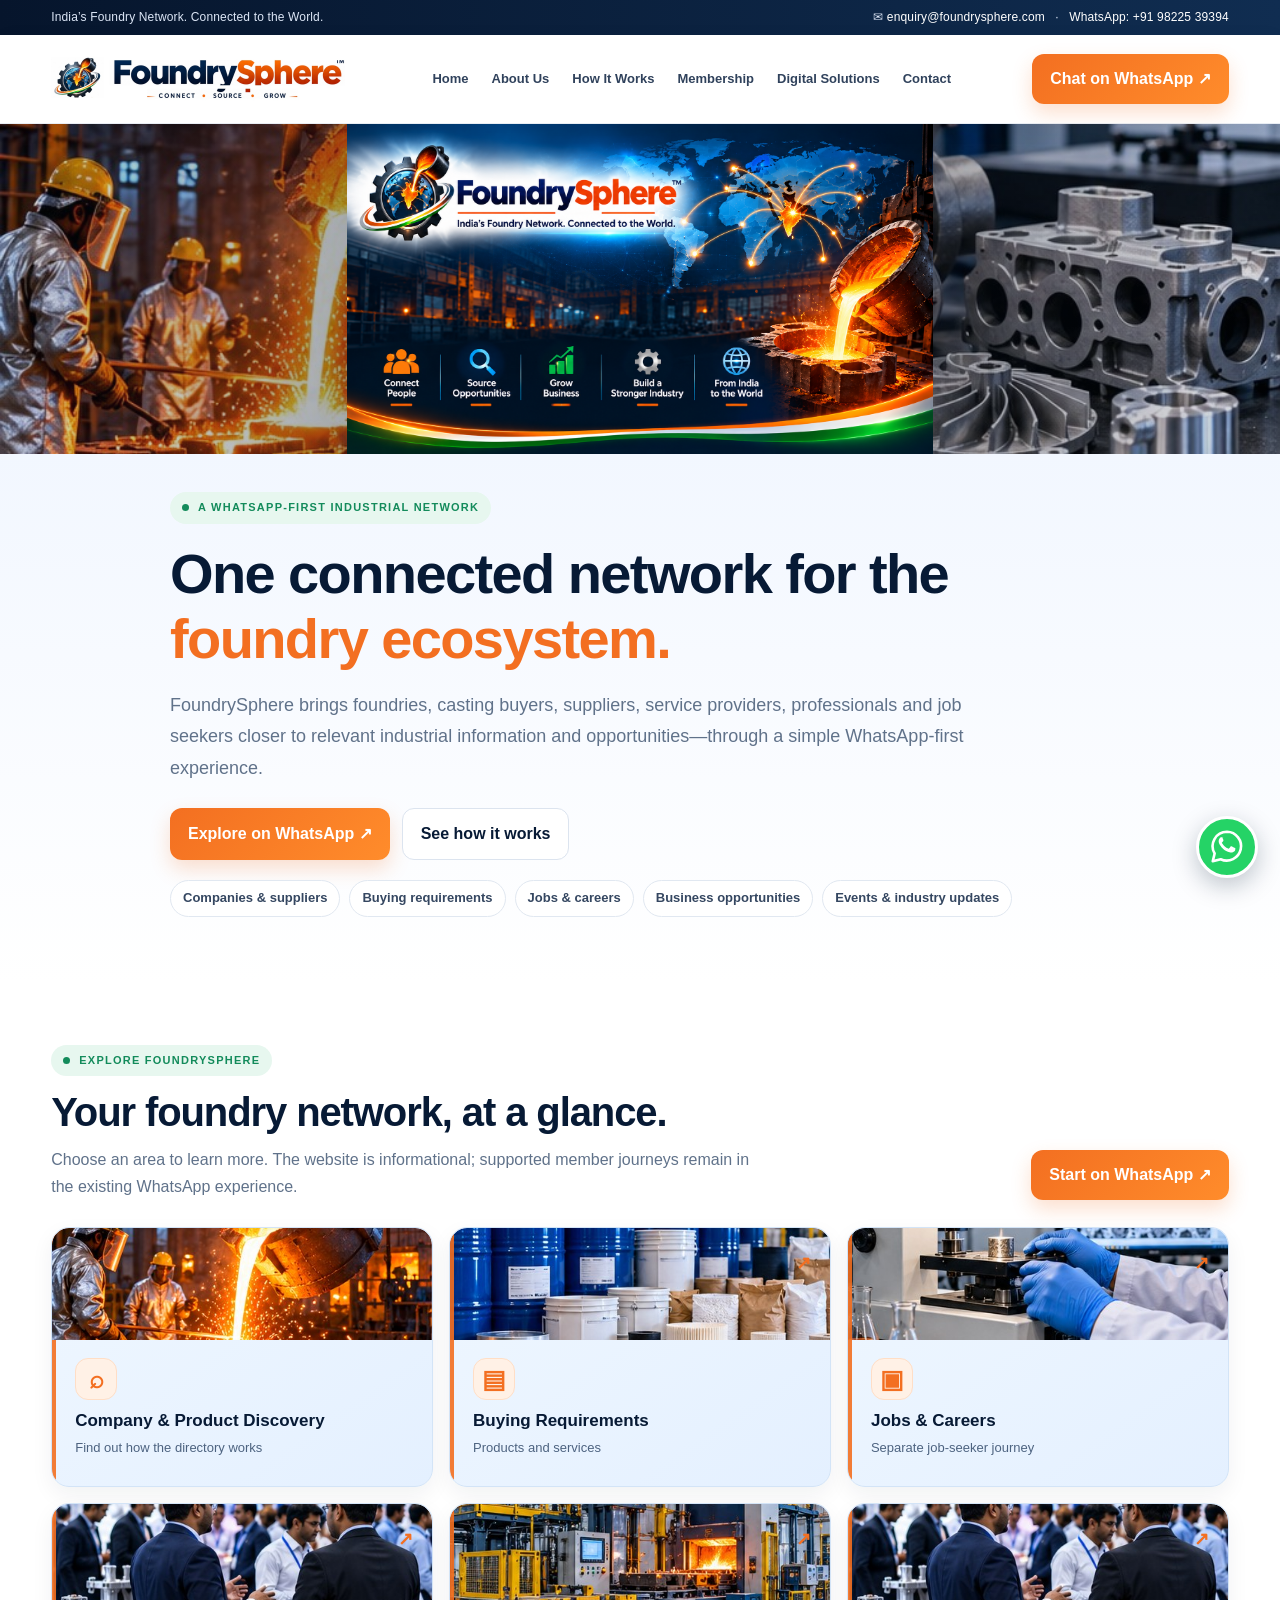
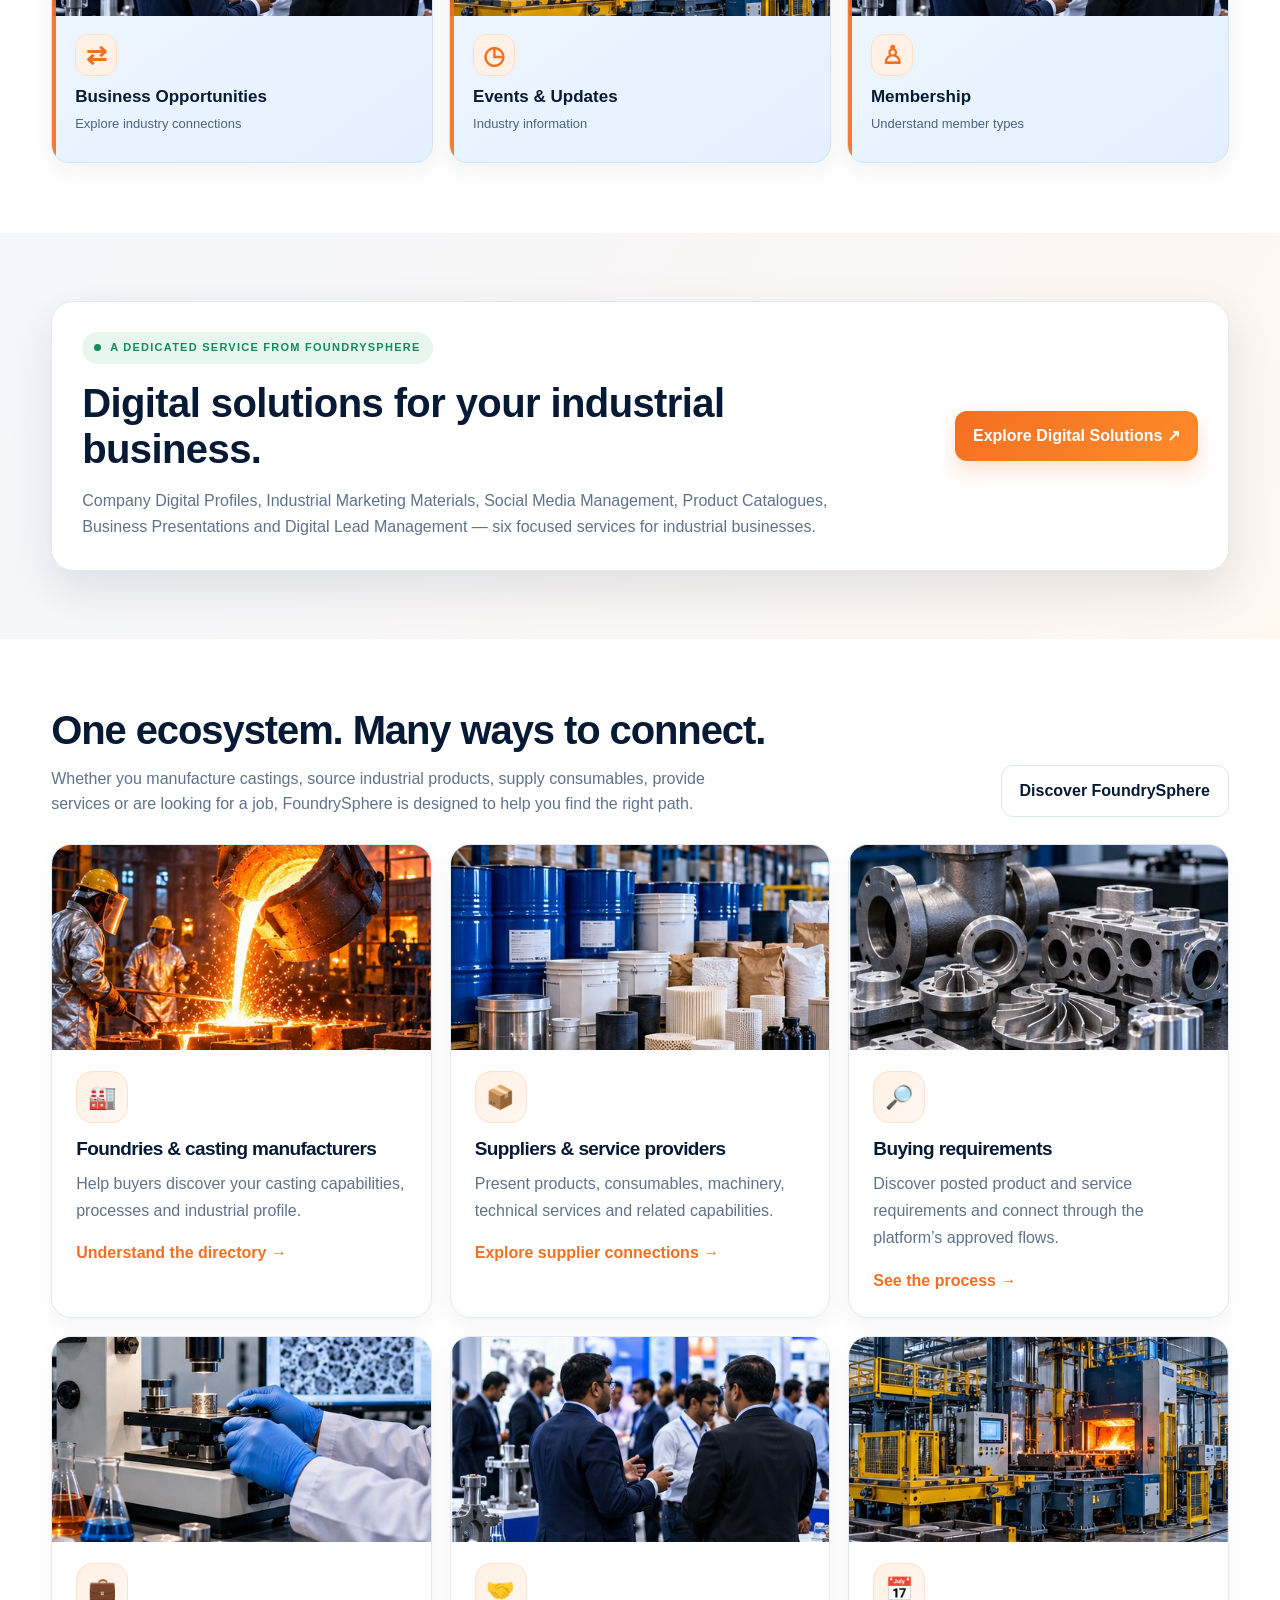
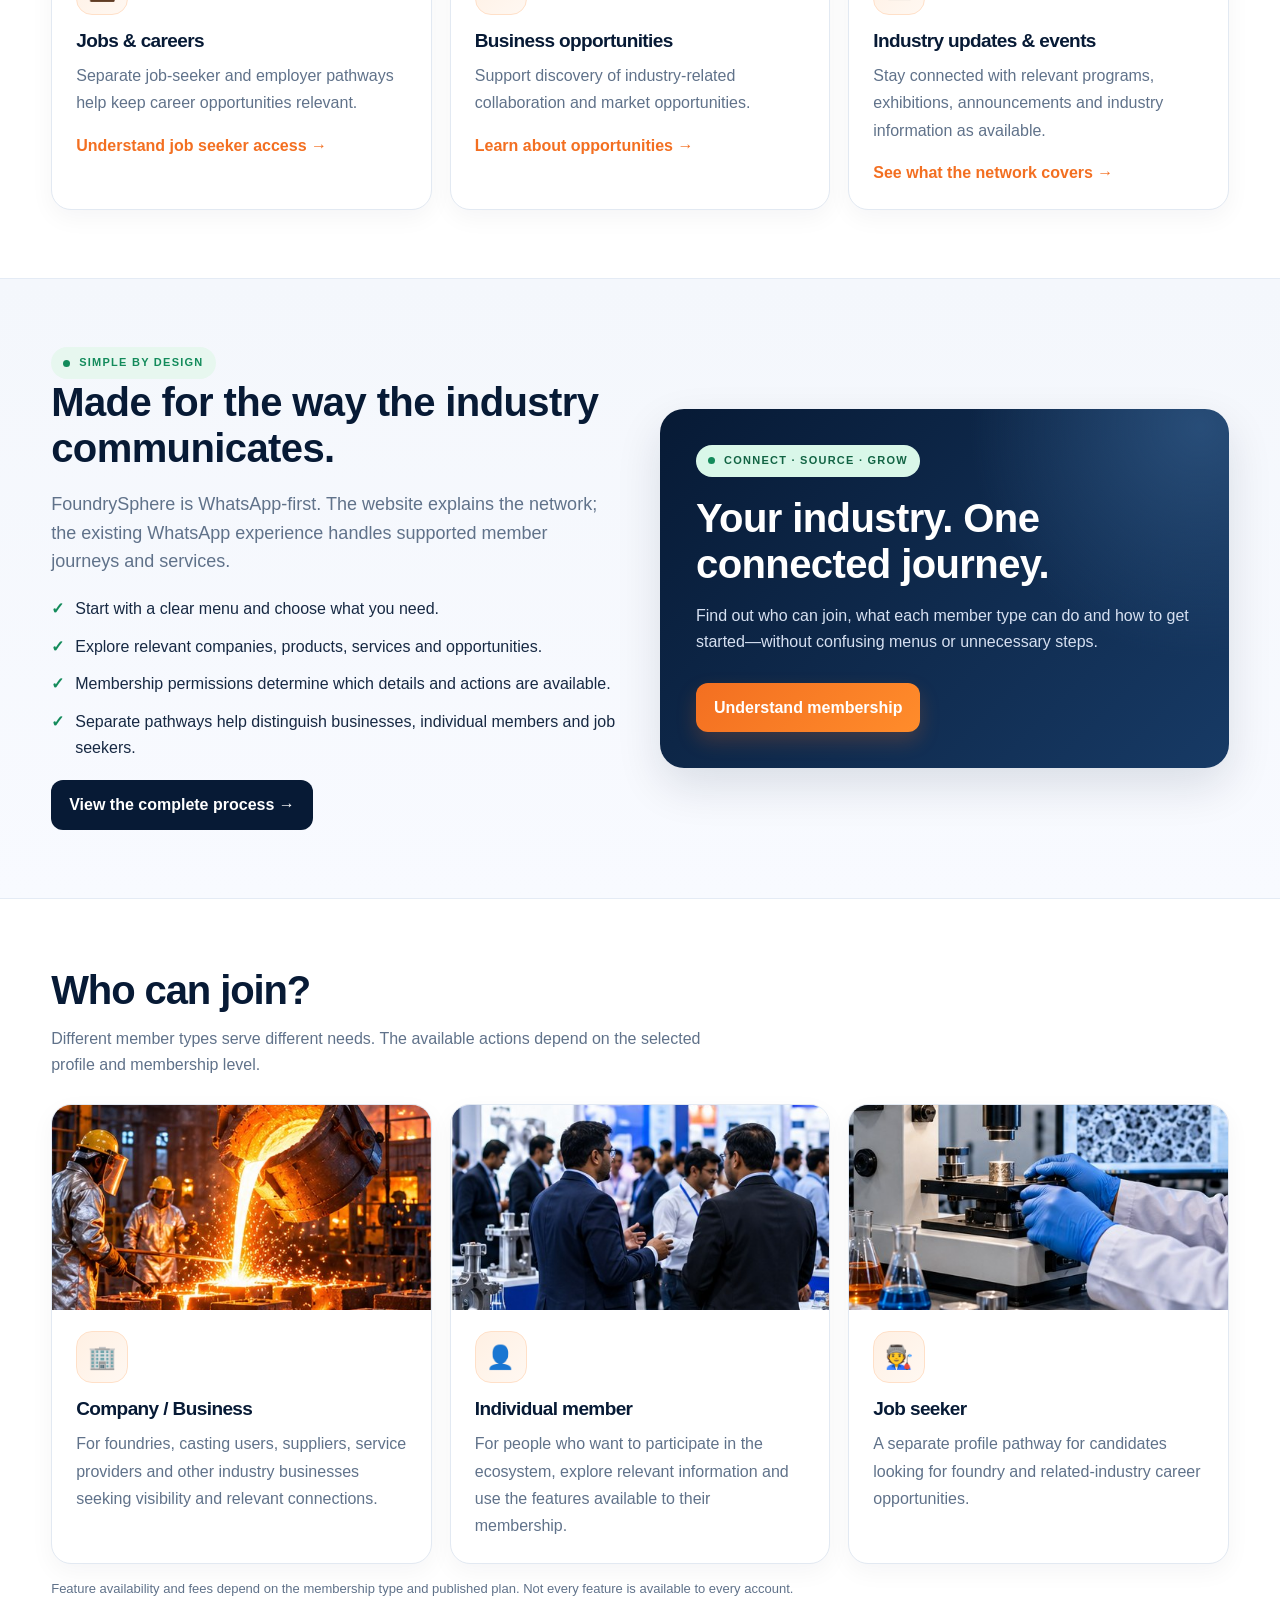
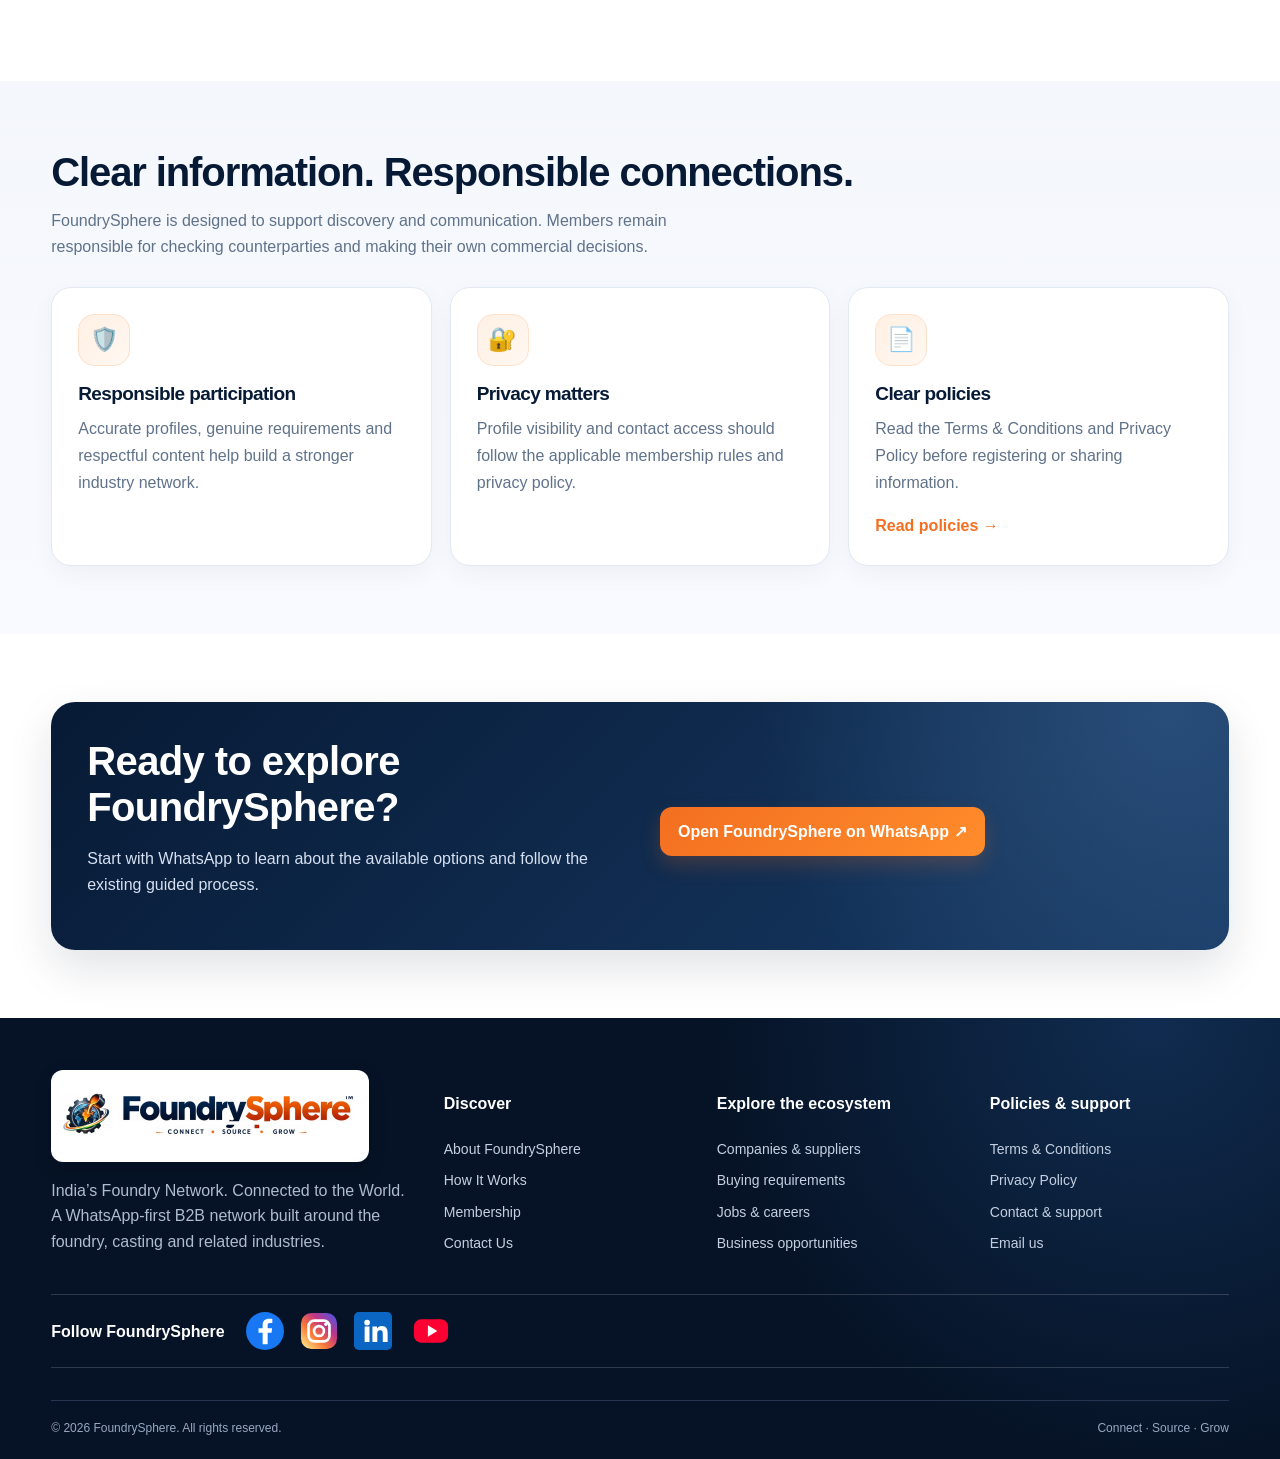
==== commit 4cfebb8c: "Make Digital Solutions visible on homepage and refine category imagery" ====
--- a/index.html
+++ b/index.html
@@ -9,7 +9,7 @@
 <a class="brand" href="index.html" aria-label="FoundrySphere home"><img class="brand-logo" src="assets/foundrysphere-header-logo.jpg" alt="FoundrySphere — Connect · Source · Grow"></a>
 <button class="menu-toggle" aria-label="Open navigation menu" aria-expanded="false">☰ Menu</button>
 <nav class="navlinks" aria-label="Main navigation">
-<a href="index.html">Home</a><a href="about.html">About Us</a><a href="how-it-works.html">How It Works</a><a href="membership.html">Membership</a><a href="contact.html">Contact</a>
+<a href="index.html">Home</a><a href="about.html">About Us</a><a href="how-it-works.html">How It Works</a><a href="membership.html">Membership</a><a class="digital-nav-link" href="digital-solutions.html">Digital Solutions</a><a href="contact.html">Contact</a>
 </nav><div class="navactions"><a class="button button-primary" href="https://wa.me/919822539394" target="_blank" rel="noopener">Chat on WhatsApp ↗</a></div>
 </div></header>
 
@@ -27,9 +27,10 @@
 <a class="dashboard-tile" href="how-it-works.html#requirements"><img class="dashboard-photo" src="assets/category-consumables.jpg" alt="Foundry consumables and industrial supplies" loading="lazy"><span class="tile-icon">▤</span><span class="tile-title">Buying Requirements</span><span class="tile-sub">Products and services</span><span class="tile-arrow">↗</span></a>
 <a class="dashboard-tile" href="how-it-works.html#jobs"><img class="dashboard-photo" src="assets/category-laboratory.jpg" alt="Industrial careers and technical professionals" loading="lazy"><span class="tile-icon">▣</span><span class="tile-title">Jobs & Careers</span><span class="tile-sub">Separate job-seeker journey</span><span class="tile-arrow">↗</span></a>
 <a class="dashboard-tile" href="how-it-works.html#opportunities"><img class="dashboard-photo" src="assets/category-networking.jpg" alt="Foundry business opportunities and networking" loading="lazy"><span class="tile-icon">⇄</span><span class="tile-title">Business Opportunities</span><span class="tile-sub">Explore industry connections</span><span class="tile-arrow">↗</span></a>
-<a class="dashboard-tile" href="how-it-works.html#updates"><img class="dashboard-photo" src="assets/category-machinery.jpg" alt="Industrial events and updates" loading="lazy"><span class="tile-icon">◷</span><span class="tile-title">Events & Updates</span><span class="tile-sub">Industry information</span><span class="tile-arrow">↗</span></a>
-<a class="dashboard-tile" href="membership.html"><img class="dashboard-photo" src="assets/category-castings.jpg" alt="FoundrySphere membership for industry participants" loading="lazy"><span class="tile-icon">♙</span><span class="tile-title">Membership</span><span class="tile-sub">Understand member types</span><span class="tile-arrow">↗</span></a>
+<a class="dashboard-tile" href="how-it-works.html#updates"><img class="dashboard-photo" src="assets/category-machinery.jpg" alt="Foundry production machinery and industrial technology updates" loading="lazy"><span class="tile-icon">◷</span><span class="tile-title">Events & Updates</span><span class="tile-sub">Industry information</span><span class="tile-arrow">↗</span></a>
+<a class="dashboard-tile" href="membership.html"><img class="dashboard-photo" src="assets/category-networking.jpg" alt="FoundrySphere members and industrial business community" loading="lazy"><span class="tile-icon">♙</span><span class="tile-title">Membership</span><span class="tile-sub">Understand member types</span><span class="tile-arrow">↗</span></a>
 </div></div></section>
+<section class="section digital-promo"><div class="wrap digital-promo-inner"><div><span class="eyebrow">A dedicated service from FoundrySphere</span><h2>Digital solutions for your industrial business.</h2><p>Company Digital Profiles, Industrial Marketing Materials, Social Media Management, Product Catalogues, Business Presentations and Digital Lead Management — six focused services for industrial businesses.</p></div><a class="button button-primary" href="digital-solutions.html">Explore Digital Solutions ↗</a></div></section>
 <section class="section"><div class="wrap"><div class="section-head"><div><h2>One ecosystem. Many ways to connect.</h2><p>Whether you manufacture castings, source industrial products, supply consumables, provide services or are looking for a job, FoundrySphere is designed to help you find the right path.</p></div><a class="button button-light" href="about.html">Discover FoundrySphere</a></div>
 <div class="cards">
 <article class="card card-with-photo"><img class="card-photo" src="assets/category-foundry.jpg" alt="Foundry workers pouring molten metal" loading="lazy"><div class="card-icon">🏭</div><h3>Foundries & casting manufacturers</h3><p>Help buyers discover your casting capabilities, processes and industrial profile.</p><a class="more" href="how-it-works.html#companies">Understand the directory →</a></article>
@@ -52,7 +53,7 @@
 </div></div></section>
 <section class="section"><div class="wrap"><div class="callout"><div class="split"><div><h2>Ready to explore FoundrySphere?</h2><p>Start with WhatsApp to learn about the available options and follow the existing guided process.</p></div><div style="align-self:center"><a class="button button-primary" href="https://wa.me/919822539394" target="_blank" rel="noopener">Open FoundrySphere on WhatsApp ↗</a></div></div></div></div></section>
 
-<section class="section digital-promo"><div class="wrap digital-promo-inner"><div><span class="eyebrow">A dedicated service from FoundrySphere</span><h2>Digital solutions for your industrial business.</h2><p>Company Digital Profiles, Industrial Marketing Materials, Social Media Management, Product Catalogues, Business Presentations and Digital Lead Management — six focused services for industrial businesses.</p></div><a class="button button-primary" href="digital-solutions.html">Explore Digital Solutions ↗</a></div></section>
+
 </main>
 
 <footer class="footer"><div class="wrap"><div class="footer-grid">
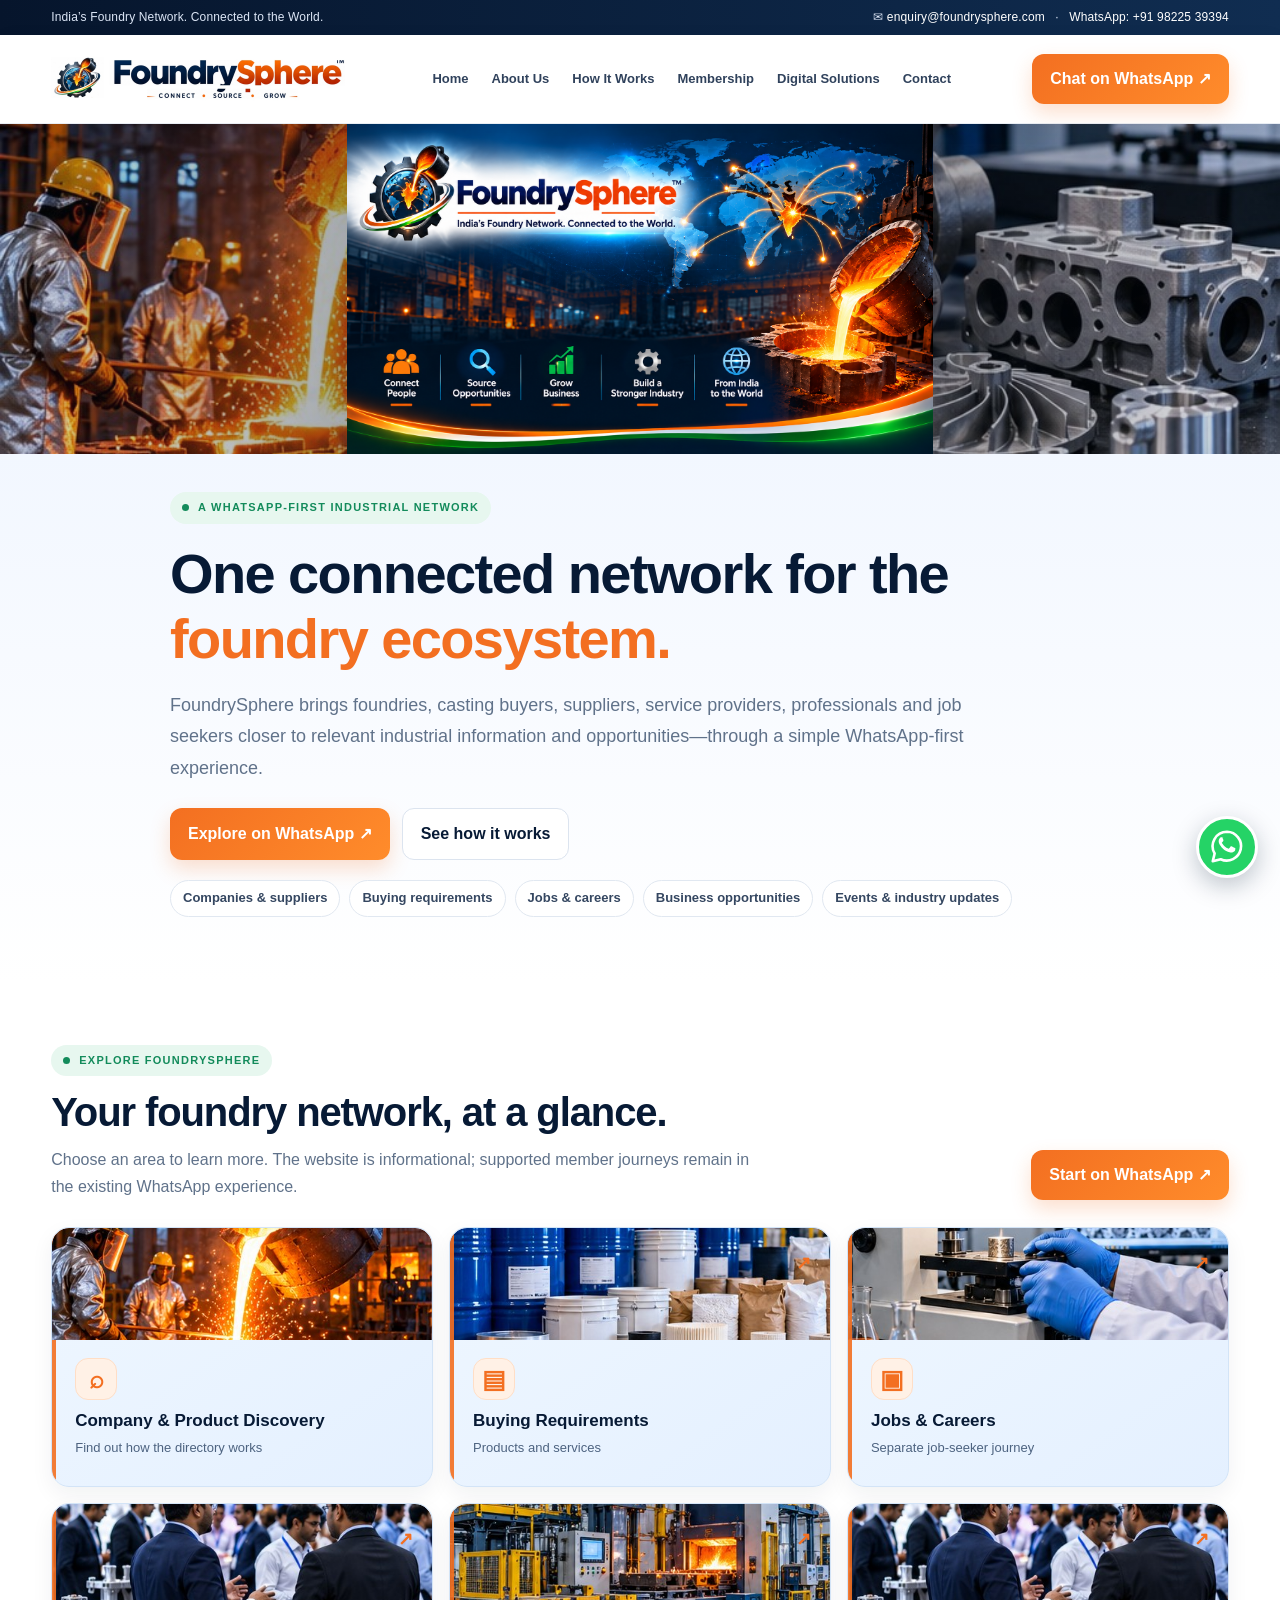
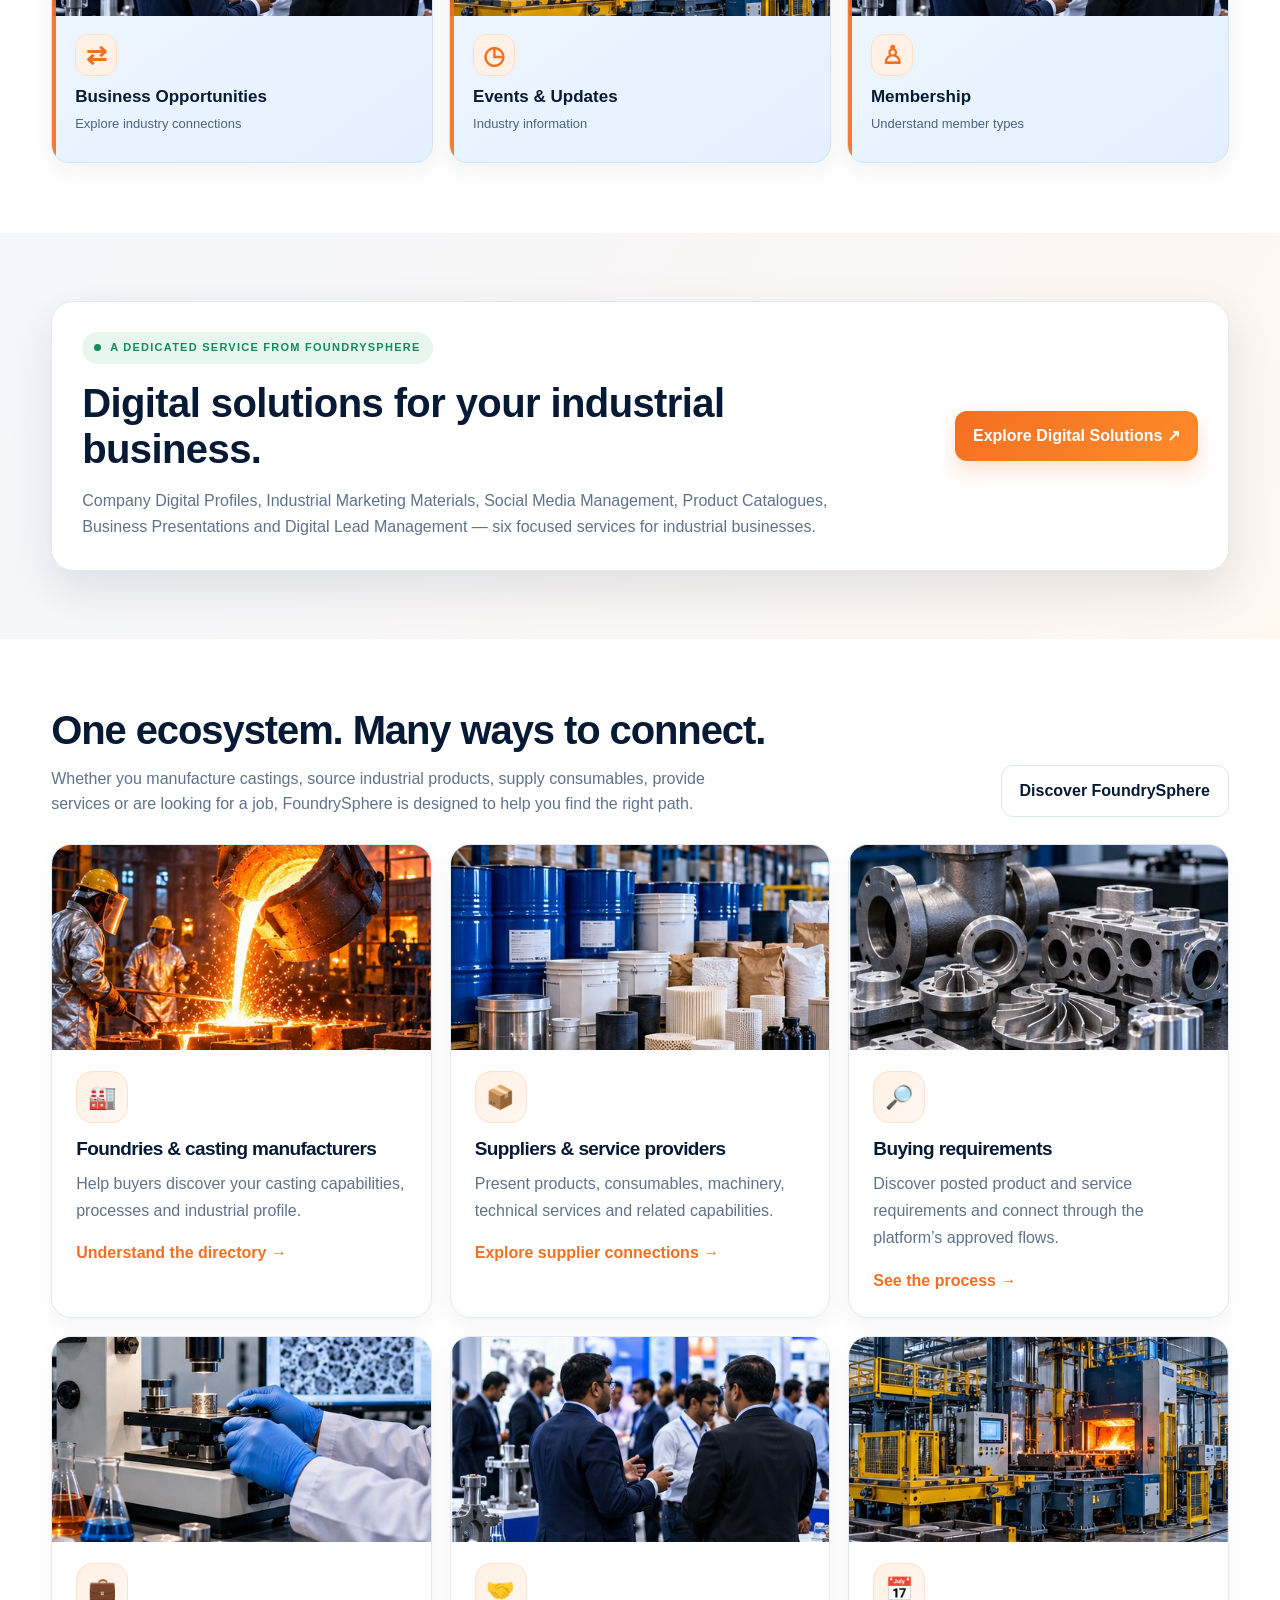
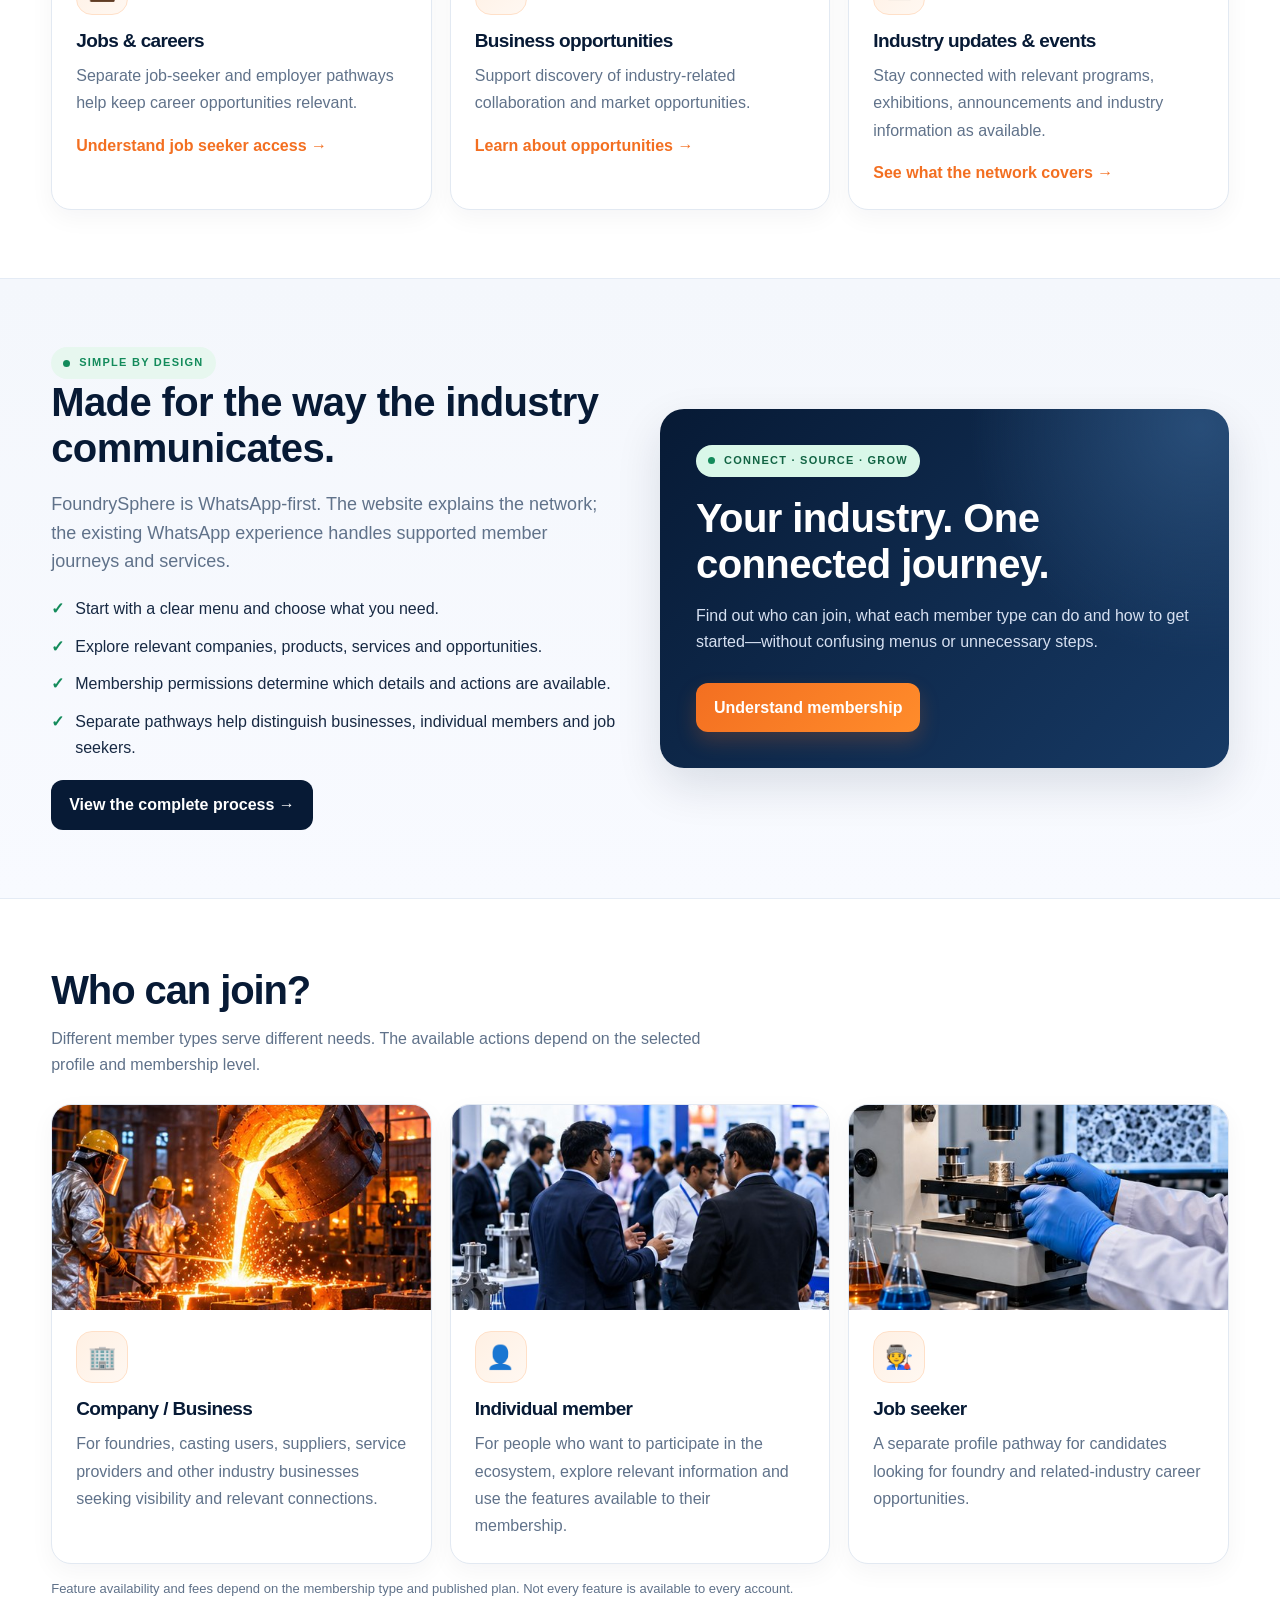
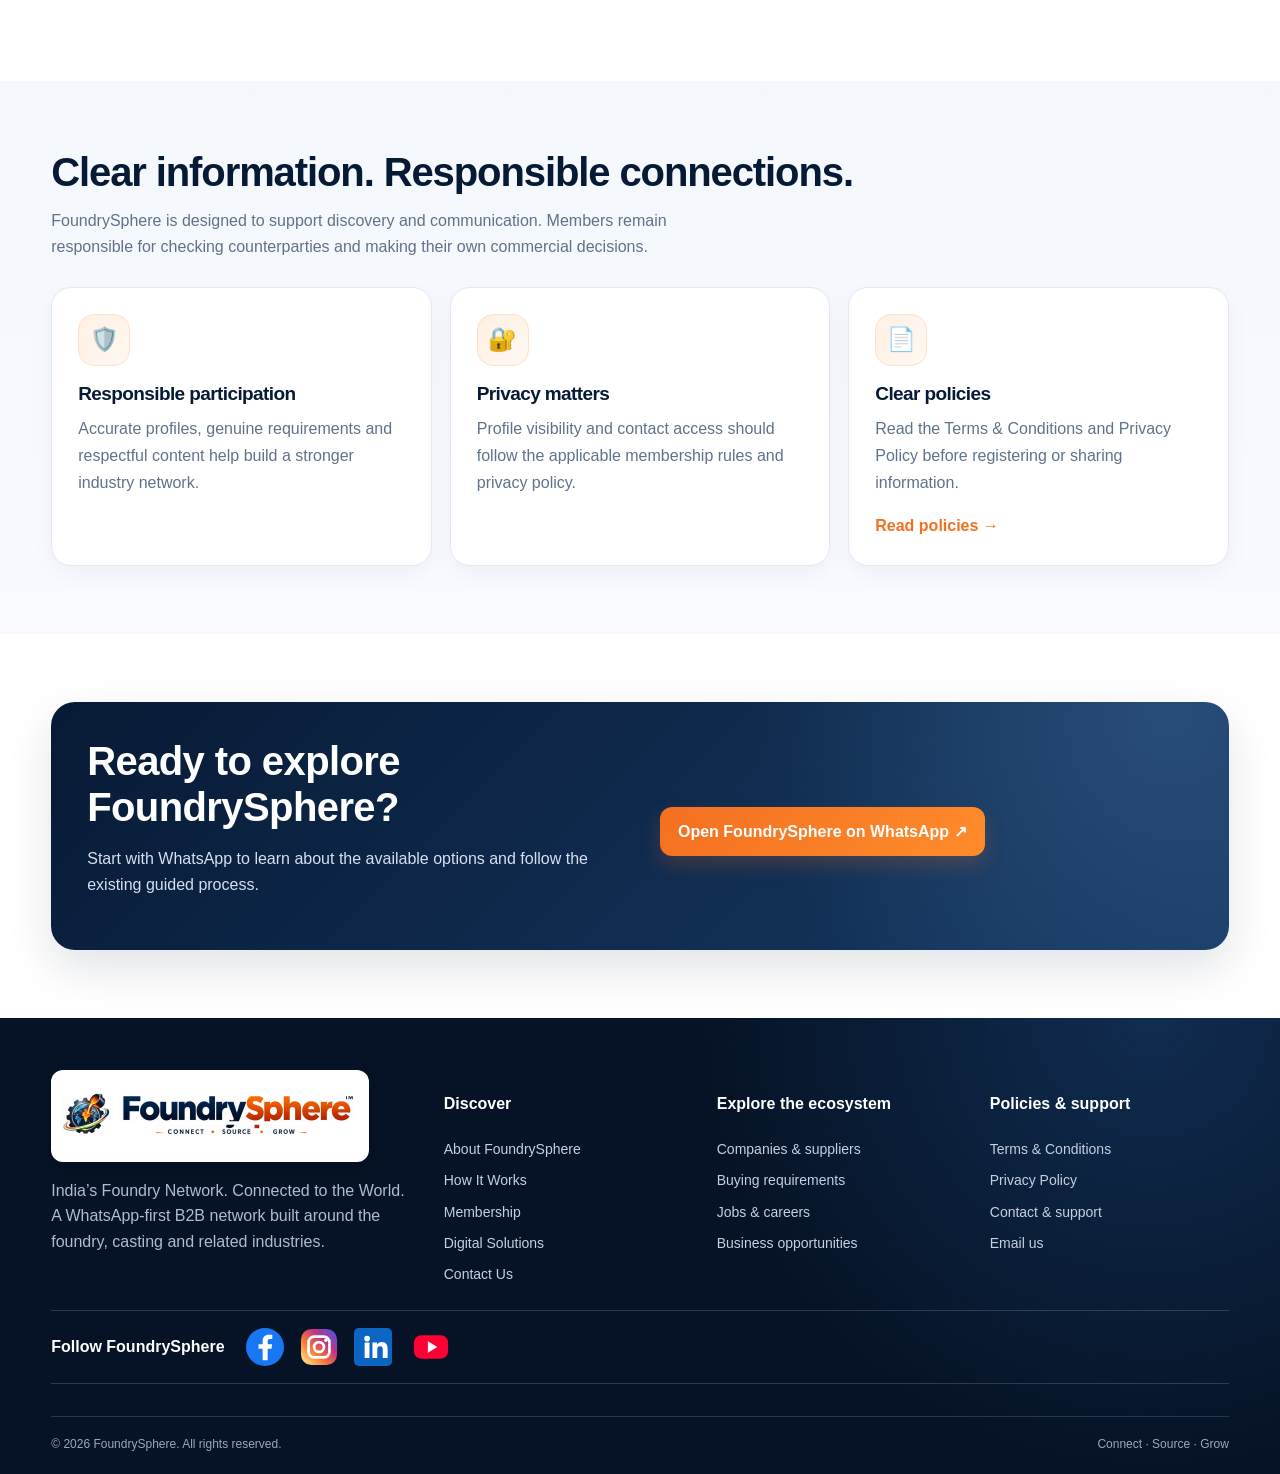
==== commit 2fae383c: "Add Digital Solutions to homepage footer navigation" ====
--- a/index.html
+++ b/index.html
@@ -58,7 +58,7 @@
 
 <footer class="footer"><div class="wrap"><div class="footer-grid">
 <div><a class="brand" href="index.html"><img class="brand-logo brand-logo-footer" src="assets/foundrysphere-header-logo.jpg" alt="FoundrySphere — Connect · Source · Grow"></a><p>India’s Foundry Network. Connected to the World. A WhatsApp-first B2B network built around the foundry, casting and related industries.</p></div>
-<div><h4>Discover</h4><div class="footer-links"><a href="about.html">About FoundrySphere</a><a href="how-it-works.html">How It Works</a><a href="membership.html">Membership</a><a href="contact.html">Contact Us</a></div></div>
+<div><h4>Discover</h4><div class="footer-links"><a href="about.html">About FoundrySphere</a><a href="how-it-works.html">How It Works</a><a href="membership.html">Membership</a><a href="digital-solutions.html">Digital Solutions</a><a href="contact.html">Contact Us</a></div></div>
 <div><h4>Explore the ecosystem</h4><div class="footer-links"><a href="how-it-works.html#companies">Companies & suppliers</a><a href="how-it-works.html#requirements">Buying requirements</a><a href="how-it-works.html#jobs">Jobs & careers</a><a href="how-it-works.html#opportunities">Business opportunities</a></div></div>
 <div><h4>Policies & support</h4><div class="footer-links"><a href="terms.html">Terms & Conditions</a><a href="privacy.html">Privacy Policy</a><a href="contact.html">Contact & support</a><a href="mailto:enquiry@foundrysphere.com">Email us</a></div></div>
 </div><div class="footer-bottom"><span>© <span data-year>2026</span> FoundrySphere. All rights reserved.</span><span>Connect · Source · Grow</span></div></div></footer>
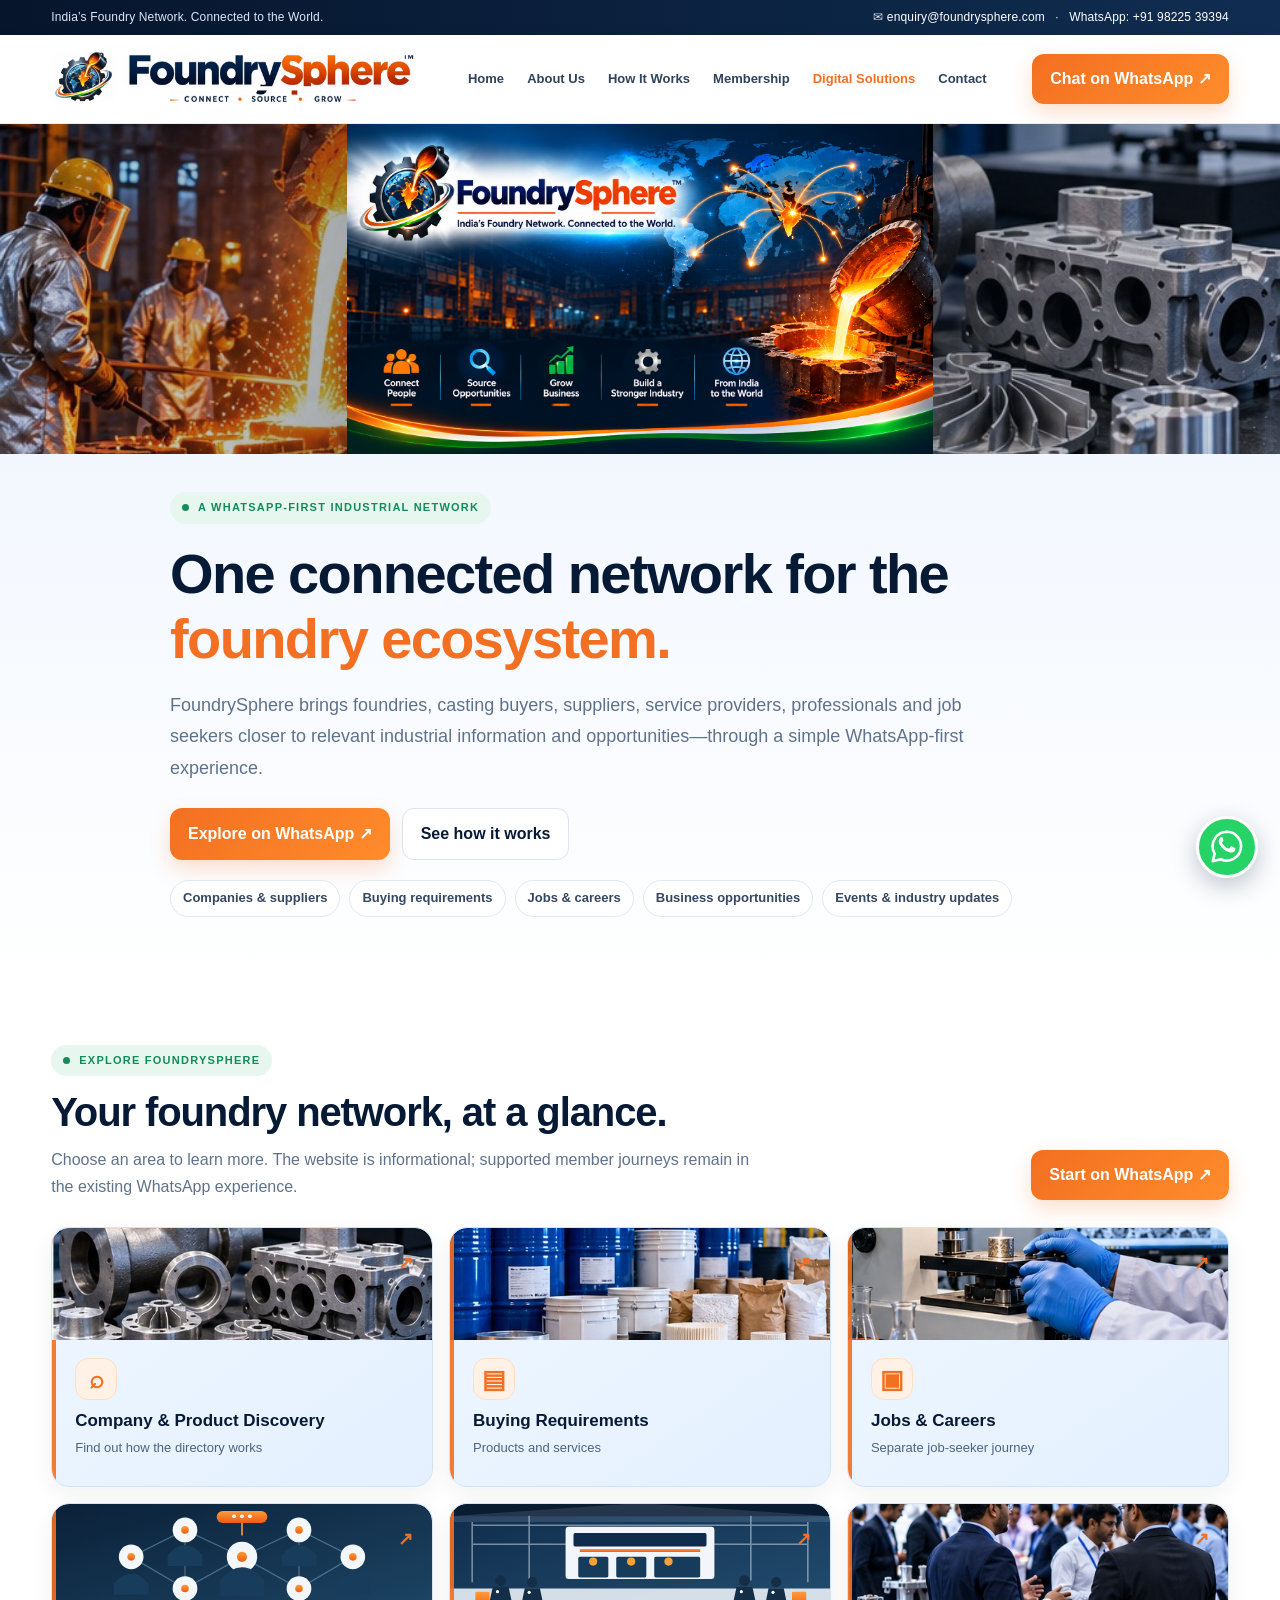
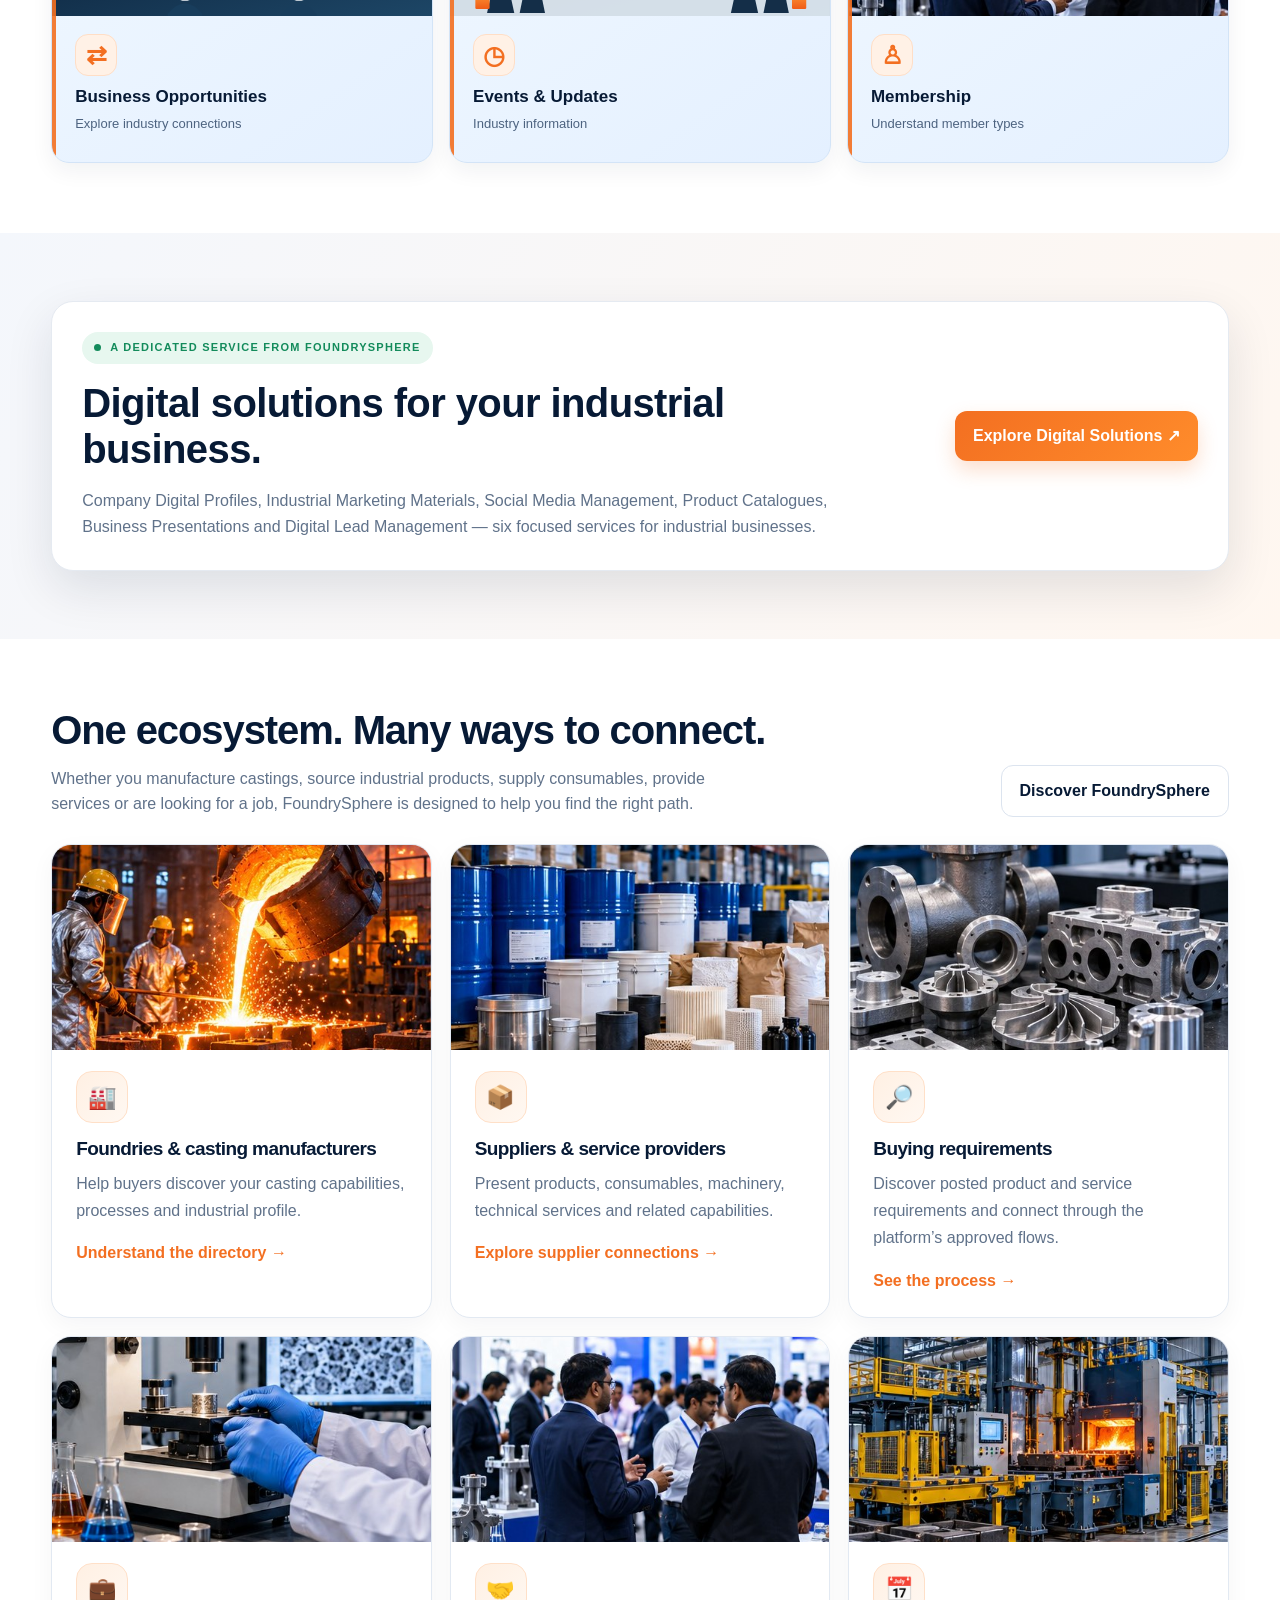
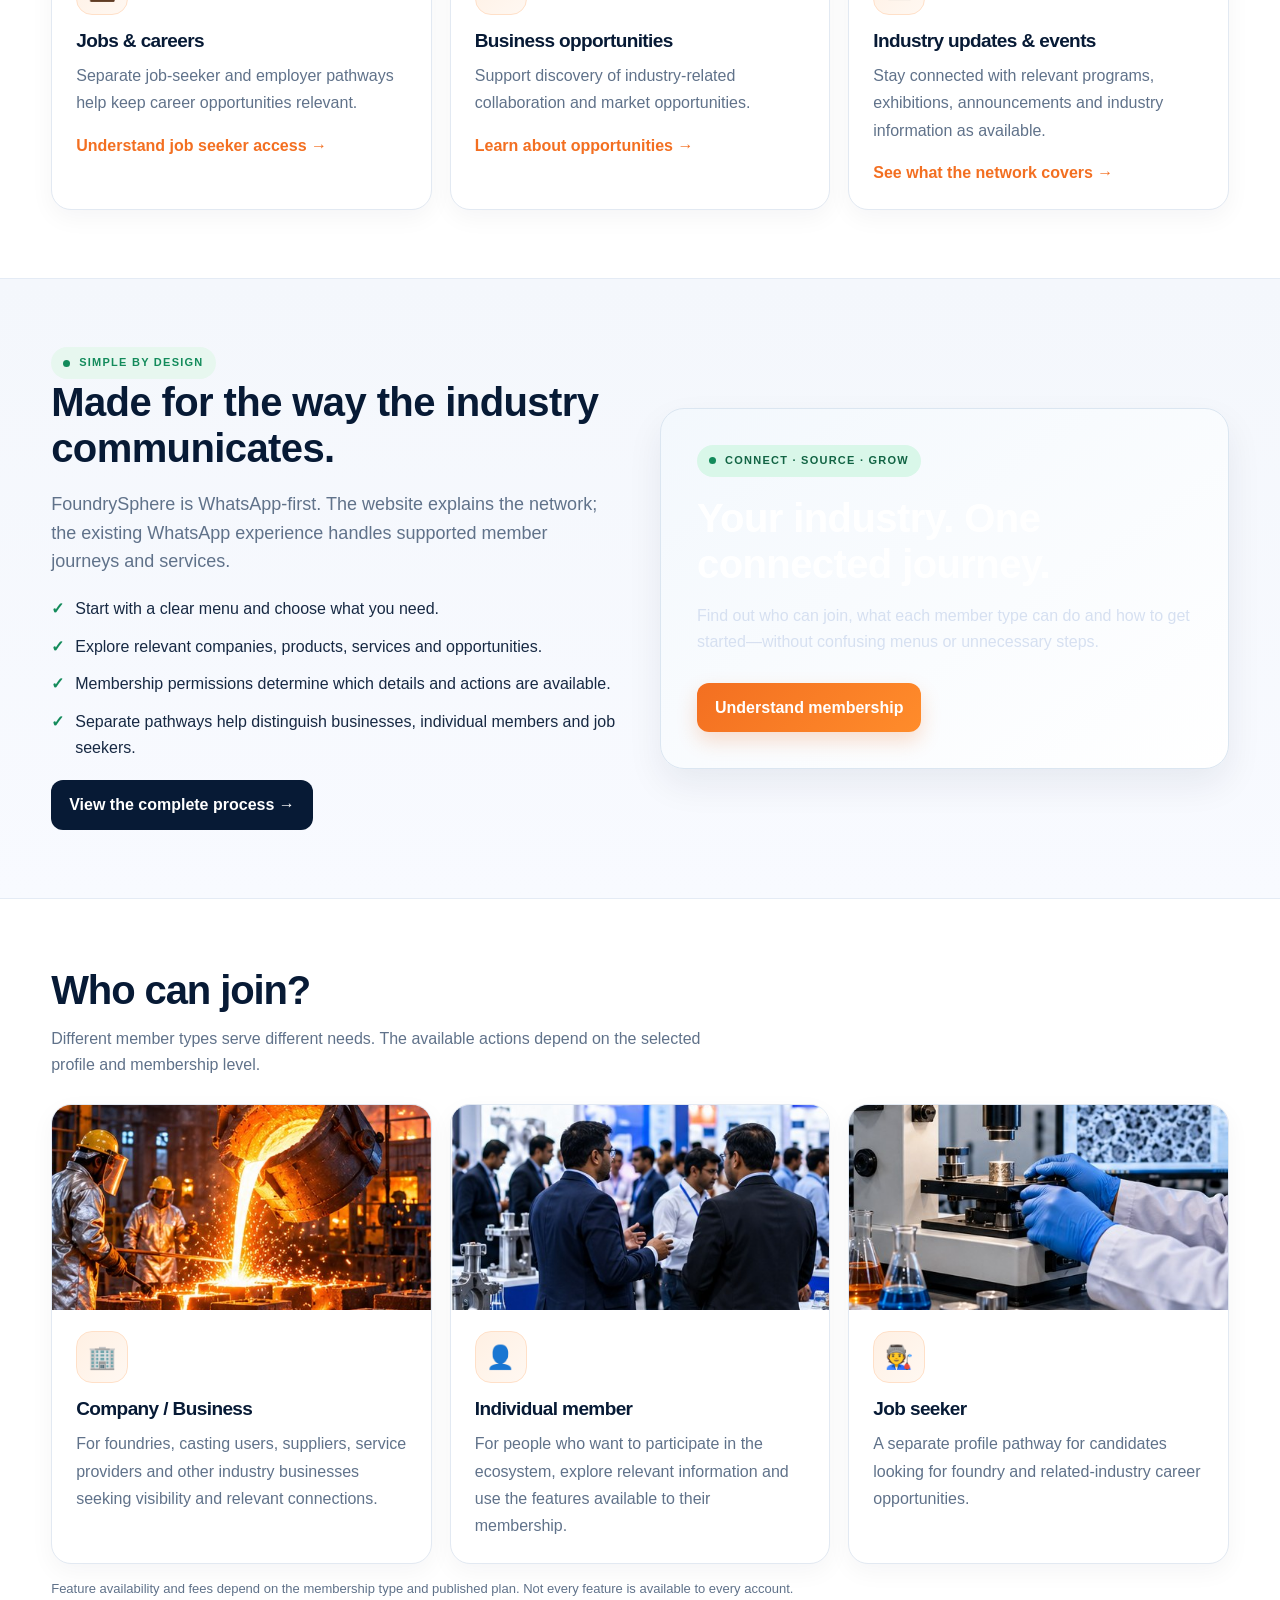
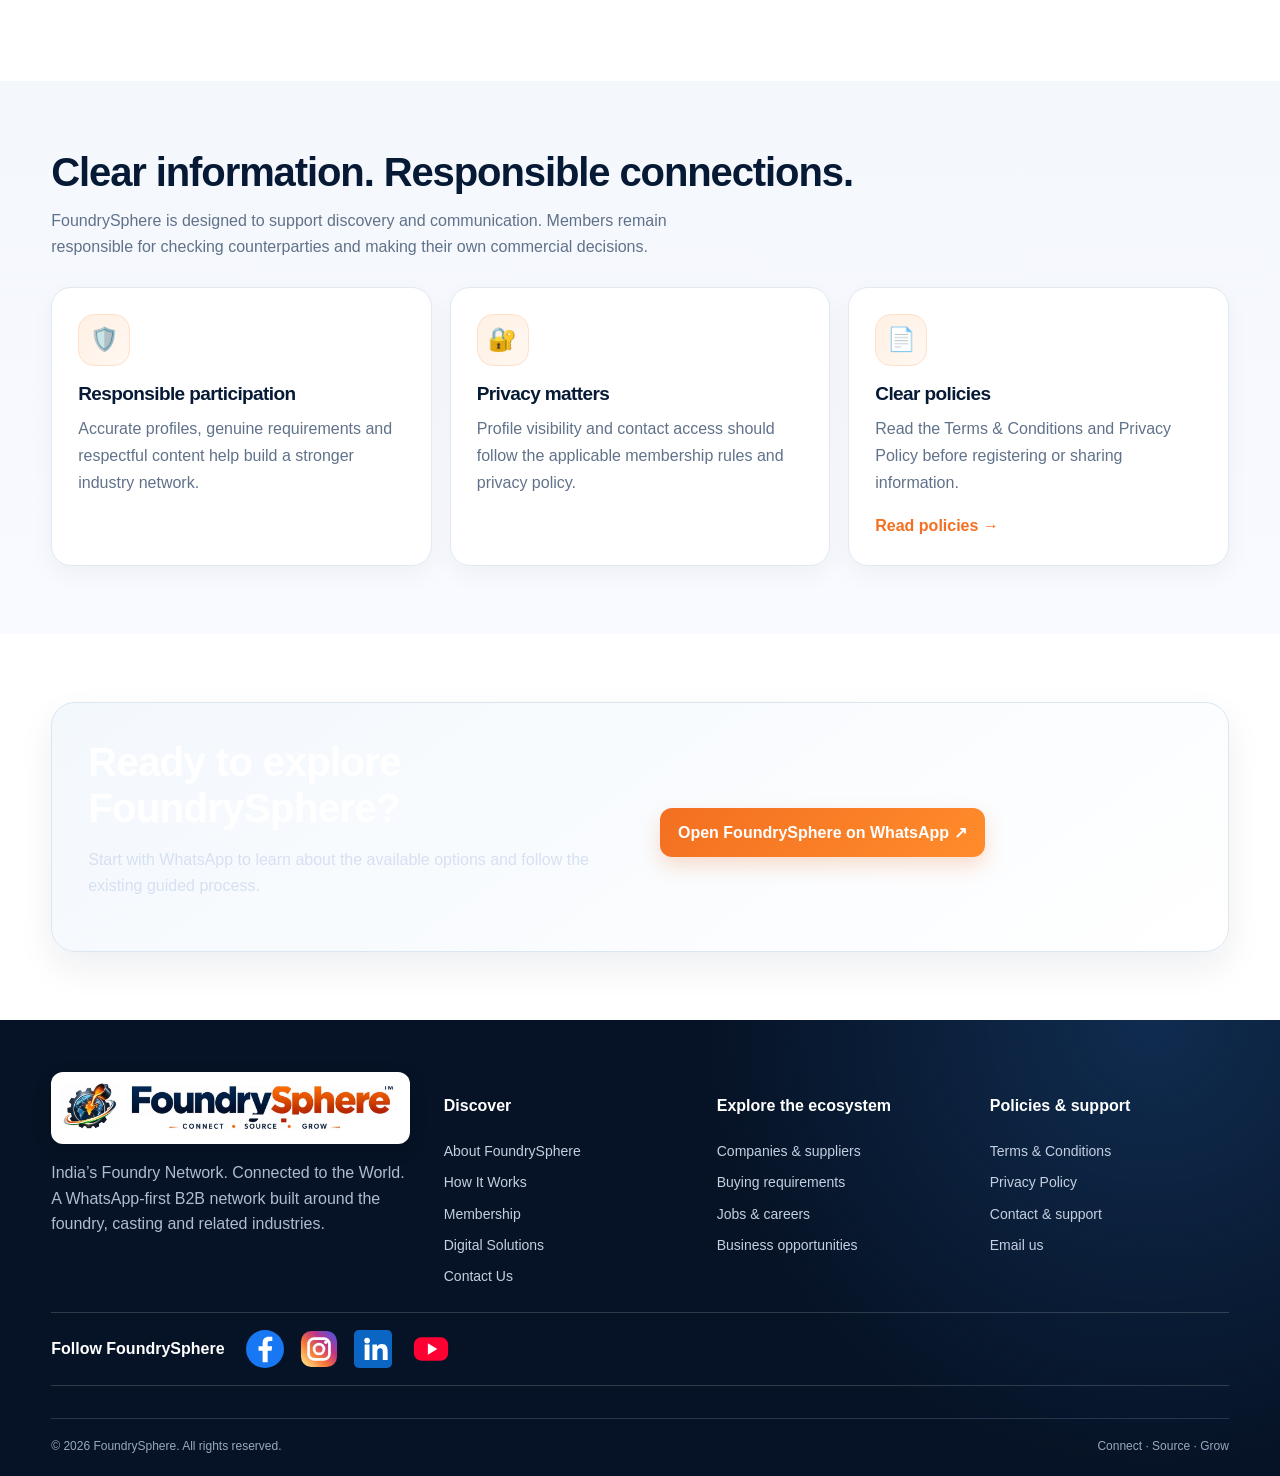
==== commit 4d86e1c8: "Use caption-matched imagery on homepage category cards" ====
--- a/index.html
+++ b/index.html
@@ -23,11 +23,11 @@
 <div class="pill-row"><span class="pill">Companies & suppliers</span><span class="pill">Buying requirements</span><span class="pill">Jobs & careers</span><span class="pill">Business opportunities</span><span class="pill">Events & industry updates</span></div>
 </div></div></section>
 <section class="quick-dashboard"><div class="wrap"><div class="dashboard-heading"><div><span class="eyebrow">Explore FoundrySphere</span><h2>Your foundry network, at a glance.</h2><p>Choose an area to learn more. The website is informational; supported member journeys remain in the existing WhatsApp experience.</p></div><a class="button button-primary" href="https://wa.me/919822539394" target="_blank" rel="noopener">Start on WhatsApp ↗</a></div><div class="dashboard-grid">
-<a class="dashboard-tile tile-featured" href="how-it-works.html#companies"><img class="dashboard-photo" src="assets/category-foundry.jpg" alt="Foundry and casting manufacturers" loading="lazy"><span class="tile-icon">⌕</span><span class="tile-title">Company & Product Discovery</span><span class="tile-sub">Find out how the directory works</span><span class="tile-arrow">↗</span></a>
-<a class="dashboard-tile" href="how-it-works.html#requirements"><img class="dashboard-photo" src="assets/category-consumables.jpg" alt="Foundry consumables and industrial supplies" loading="lazy"><span class="tile-icon">▤</span><span class="tile-title">Buying Requirements</span><span class="tile-sub">Products and services</span><span class="tile-arrow">↗</span></a>
-<a class="dashboard-tile" href="how-it-works.html#jobs"><img class="dashboard-photo" src="assets/category-laboratory.jpg" alt="Industrial careers and technical professionals" loading="lazy"><span class="tile-icon">▣</span><span class="tile-title">Jobs & Careers</span><span class="tile-sub">Separate job-seeker journey</span><span class="tile-arrow">↗</span></a>
-<a class="dashboard-tile" href="how-it-works.html#opportunities"><img class="dashboard-photo" src="assets/category-networking.jpg" alt="Foundry business opportunities and networking" loading="lazy"><span class="tile-icon">⇄</span><span class="tile-title">Business Opportunities</span><span class="tile-sub">Explore industry connections</span><span class="tile-arrow">↗</span></a>
-<a class="dashboard-tile" href="how-it-works.html#updates"><img class="dashboard-photo" src="assets/category-machinery.jpg" alt="Foundry production machinery and industrial technology updates" loading="lazy"><span class="tile-icon">◷</span><span class="tile-title">Events & Updates</span><span class="tile-sub">Industry information</span><span class="tile-arrow">↗</span></a>
+<a class="dashboard-tile tile-featured" href="how-it-works.html#companies"><img class="dashboard-photo" src="assets/category-castings.jpg" alt="Foundry castings and industrial components" loading="lazy"><span class="tile-icon">⌕</span><span class="tile-title">Company & Product Discovery</span><span class="tile-sub">Find out how the directory works</span><span class="tile-arrow">↗</span></a>
+<a class="dashboard-tile" href="how-it-works.html#requirements"><img class="dashboard-photo" src="assets/category-consumables.jpg" alt="Foundry raw materials, consumables and supplies" loading="lazy"><span class="tile-icon">▤</span><span class="tile-title">Buying Requirements</span><span class="tile-sub">Products and services</span><span class="tile-arrow">↗</span></a>
+<a class="dashboard-tile" href="how-it-works.html#jobs"><img class="dashboard-photo" src="assets/category-laboratory.jpg" alt="Technical professional inspecting a casting in a laboratory" loading="lazy"><span class="tile-icon">▣</span><span class="tile-title">Jobs & Careers</span><span class="tile-sub">Separate job-seeker journey</span><span class="tile-arrow">↗</span></a>
+<a class="dashboard-tile" href="how-it-works.html#opportunities"><img class="dashboard-photo" src="assets/category-membership-community.svg" alt="Connected FoundrySphere industrial member community" loading="lazy"><span class="tile-icon">⇄</span><span class="tile-title">Business Opportunities</span><span class="tile-sub">Explore industry connections</span><span class="tile-arrow">↗</span></a>
+<a class="dashboard-tile" href="how-it-works.html#updates"><img class="dashboard-photo" src="assets/category-events-community.svg" alt="Foundry exhibition and industry event" loading="lazy"><span class="tile-icon">◷</span><span class="tile-title">Events & Updates</span><span class="tile-sub">Industry information</span><span class="tile-arrow">↗</span></a>
 <a class="dashboard-tile" href="membership.html"><img class="dashboard-photo" src="assets/category-networking.jpg" alt="FoundrySphere members and industrial business community" loading="lazy"><span class="tile-icon">♙</span><span class="tile-title">Membership</span><span class="tile-sub">Understand member types</span><span class="tile-arrow">↗</span></a>
 </div></div></section>
 <section class="section digital-promo"><div class="wrap digital-promo-inner"><div><span class="eyebrow">A dedicated service from FoundrySphere</span><h2>Digital solutions for your industrial business.</h2><p>Company Digital Profiles, Industrial Marketing Materials, Social Media Management, Product Catalogues, Business Presentations and Digital Lead Management — six focused services for industrial businesses.</p></div><a class="button button-primary" href="digital-solutions.html">Explore Digital Solutions ↗</a></div></section>
--- a/styles.css
+++ b/styles.css
@@ -259,3 +259,55 @@
 @media(max-width:800px){.digital-promo-inner{align-items:flex-start;flex-direction:column}.digital-hero-grid{grid-template-columns:1fr}.digital-hero-card{min-height:250px}.digital-hero{padding:52px 0}}
 
 .digital-logo-card img{display:block;width:min(100%,520px);height:auto;object-fit:contain;background:#fff;border-radius:12px;padding:16px}.digital-logo-caption{font-size:clamp(24px,3vw,36px);letter-spacing:.08em;color:#ff9a3d;margin-top:12px;text-align:center}.digital-logo-card p{text-align:center;margin:8px 0 0;color:#e7eef9}
+
+
+/* Homepage Digital Solutions navigation link: visible but consistent with the existing header. */
+.navlinks a.digital-nav-link{color:var(--orange);font-weight:800}
+.navlinks a.digital-nav-link:hover,.navlinks a.digital-nav-link:focus-visible{color:#c94d0b;text-decoration:underline;text-underline-offset:5px}
+
+/* Digital Solutions page — polished visual refresh */
+.digital-hero-v2{position:relative;overflow:hidden;padding:76px 0 68px;background:radial-gradient(circle at 8% 10%,rgba(255,132,47,.13),transparent 28%),linear-gradient(125deg,#f4f8fd 0%,#fff 58%,#fff4e9 100%)}
+.digital-hero-v2 .digital-hero-grid{grid-template-columns:1fr 1fr;gap:34px;position:relative;z-index:1}
+.digital-hero-copy h1{font-size:clamp(38px,4.6vw,60px);line-height:1.08;letter-spacing:-.035em;margin:18px 0}
+.digital-hero-copy>p{font-size:18px;line-height:1.75;max-width:650px;color:#526780}
+.digital-hero-copy .hero-ctas{display:flex;gap:12px;flex-wrap:wrap;margin-top:27px}
+.digital-proof{display:flex;flex-wrap:wrap;gap:10px 18px;margin-top:28px;color:#536981;font-size:13px;font-weight:700}
+.digital-proof span:before{content:"✓";color:#e86c22;font-weight:900;margin-right:7px}
+.digital-hero-art{min-height:360px;position:relative;border-radius:28px;background:linear-gradient(145deg,#0b203a,#1a3c61);overflow:hidden;box-shadow:0 24px 55px rgba(8,30,55,.2);display:grid;place-items:center}
+.digital-hero-art:before{content:"";position:absolute;inset:0;background:radial-gradient(circle at 70% 22%,rgba(255,141,54,.28),transparent 35%),linear-gradient(120deg,transparent 35%,rgba(255,255,255,.05) 100%)}
+.digital-hero-art:after{content:"";position:absolute;width:260px;height:260px;border-radius:50%;background:#ff8a2b;filter:blur(95px);opacity:.18;right:20px;top:20px}
+.hero-industry-svg{position:relative;z-index:1;width:100%;max-width:520px;padding:24px 12px 18px}
+.art-float{position:absolute;z-index:2;display:grid;gap:4px;padding:12px 15px;border:1px solid rgba(255,255,255,.22);border-radius:13px;background:rgba(255,255,255,.96);box-shadow:0 12px 26px rgba(0,0,0,.18);color:#102945}
+.art-float b{font-size:12px}.art-float small{color:#6a7d91;font-size:10px}
+.art-float-one{left:18px;top:22px}.art-float-two{right:18px;bottom:22px}
+.art-badge{position:absolute;right:23px;top:22px;z-index:2;padding:9px 13px;border-radius:9px;border:1px solid rgba(255,255,255,.24);color:#ffbd7c;font-size:9px;font-weight:900;letter-spacing:.14em;text-align:center;line-height:1.45}
+.digital-services-v2{gap:22px}
+.digital-service-card{padding:0!important;overflow:hidden;border:1px solid #dce6f1;border-radius:20px;background:#fff;box-shadow:0 10px 28px rgba(8,30,55,.055);transition:transform .22s ease,box-shadow .22s ease,border-color .22s ease}
+.digital-service-card:hover{transform:translateY(-5px);border-color:#f2b17f;box-shadow:0 18px 36px rgba(8,30,55,.12)}
+.service-visual{height:176px;display:grid;place-items:center;overflow:hidden;background:linear-gradient(140deg,#edf5fc,#fff4e9);border-bottom:1px solid #e7edf4;position:relative}
+.service-visual:after{content:"";position:absolute;inset:auto 0 0;height:4px;background:linear-gradient(90deg,#f47a27,#ffc078,transparent)}
+.service-visual svg{width:90%;height:90%;max-height:168px;filter:drop-shadow(0 8px 12px rgba(15,44,72,.1))}
+.service-copy{padding:21px 23px 25px}
+.service-index{font-size:9px;letter-spacing:.16em;color:#e8752b;font-weight:900}
+.service-copy h3{margin:8px 0 10px;font-size:19px;color:#102b49}
+.service-copy p{margin:0;color:#5d7087;line-height:1.7;font-size:14px}
+.industries-v2{background:linear-gradient(135deg,#f2f7fc,#fff8f1)}
+.industries-v2 .industry-tags span{background:#fff;border-color:#dce6f0;box-shadow:0 4px 12px rgba(8,30,55,.035);transition:transform .18s ease,border-color .18s ease}
+.industries-v2 .industry-tags span:hover{transform:translateY(-2px);border-color:#f2a56d}
+.digital-steps li{padding:17px 18px 17px 64px;border:1px solid #e3eaf2;border-radius:14px;background:#fff;box-shadow:0 5px 16px rgba(8,30,55,.035)}
+.digital-steps li:before{left:17px;top:17px;background:linear-gradient(145deg,#f47a27,#ff9b4b);box-shadow:0 5px 12px rgba(244,122,39,.22)}
+.callout{border:1px solid #dbe6f1;background:linear-gradient(145deg,#f3f8fd,#fff);box-shadow:0 16px 36px rgba(8,30,55,.07)}
+@media(max-width:900px){.digital-hero-v2 .digital-hero-grid{grid-template-columns:1fr}.digital-hero-art{min-height:330px}}
+@media(max-width:600px){.digital-hero-v2{padding:48px 0}.digital-hero-copy h1{font-size:38px}.digital-hero-art{min-height:270px;border-radius:20px}.art-float{transform:scale(.82);transform-origin:left top}.art-float-two{transform-origin:right bottom}.art-badge{right:12px;top:12px}.service-visual{height:155px}.service-copy{padding:18px}}
+
+/* Final approved FoundrySphere Digital Solutions logo and photographic service visuals */
+.brand-logo{width:clamp(250px,29vw,390px);height:auto;max-height:94px;object-fit:contain}
+.brand-logo-footer{width:min(100%,360px);max-height:none}
+.digital-hero-art{isolation:isolate}
+.digital-hero-photo{position:absolute;inset:0;width:100%;height:100%;object-fit:cover;object-position:center;z-index:0}
+.hero-photo-shade{position:absolute;inset:0;z-index:1;background:linear-gradient(90deg,rgba(7,25,46,.16),rgba(7,25,46,.04) 55%,rgba(7,25,46,.18))}
+.digital-hero-art .art-float,.digital-hero-art .art-badge{z-index:2}
+.service-visual{height:205px;background:#edf3f9}
+.service-visual img{display:block;width:100%;height:100%;object-fit:cover;object-position:center;transition:transform .35s ease}
+.digital-service-card:hover .service-visual img{transform:scale(1.045)}
+@media(max-width:600px){.brand-logo{width:min(68vw,285px);max-height:76px}.service-visual{height:175px}}
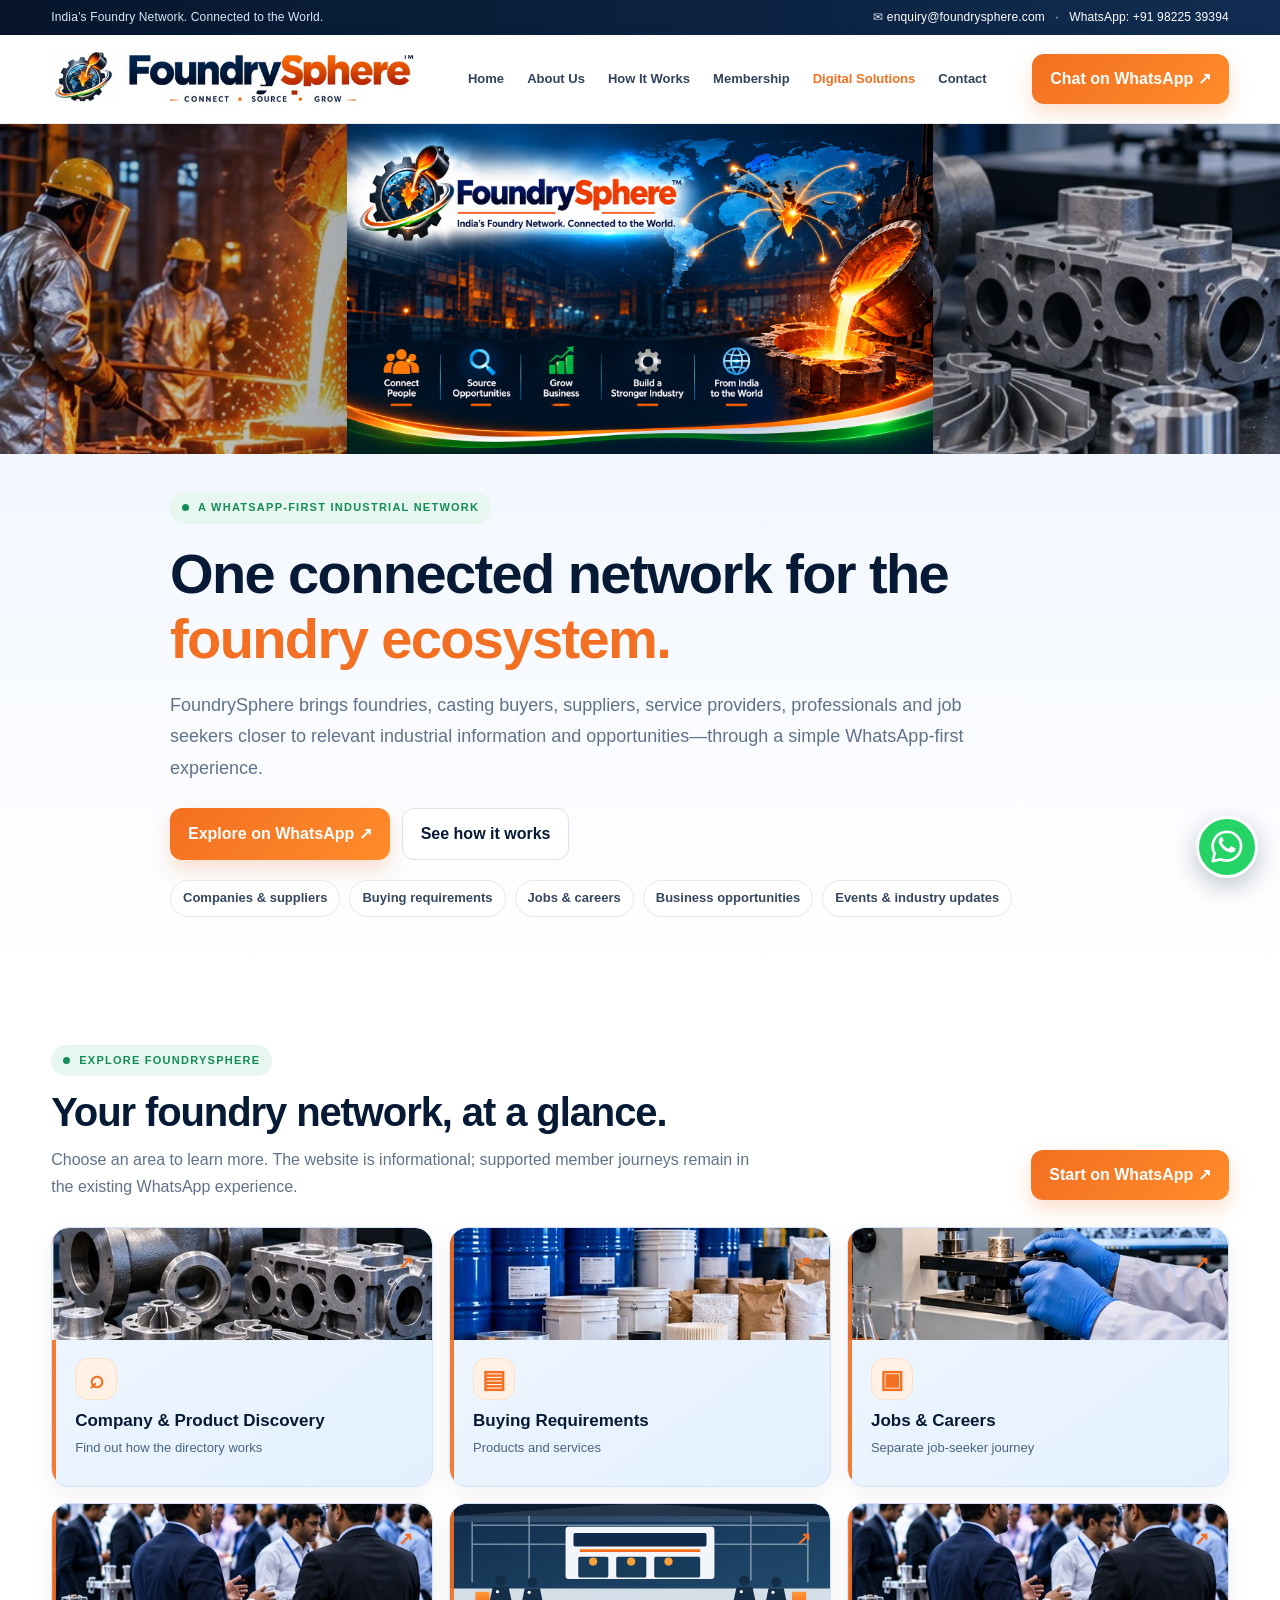
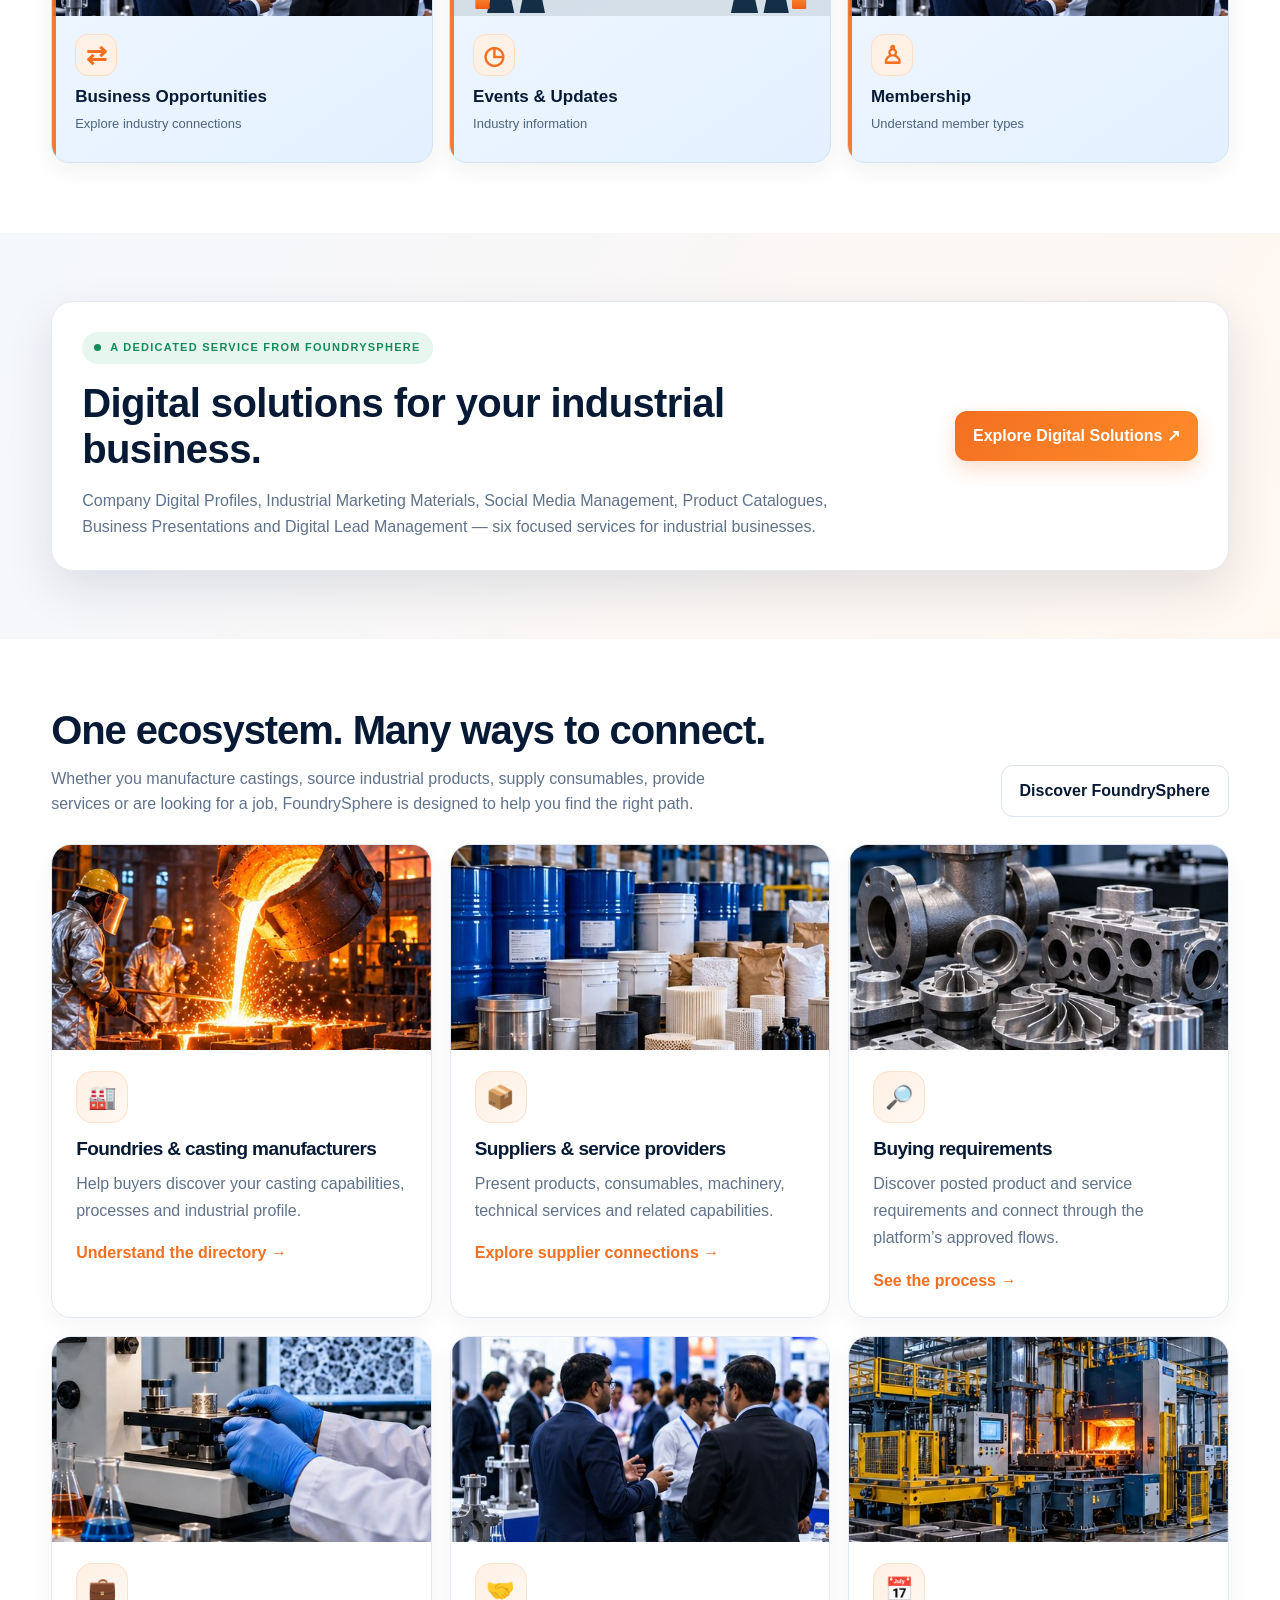
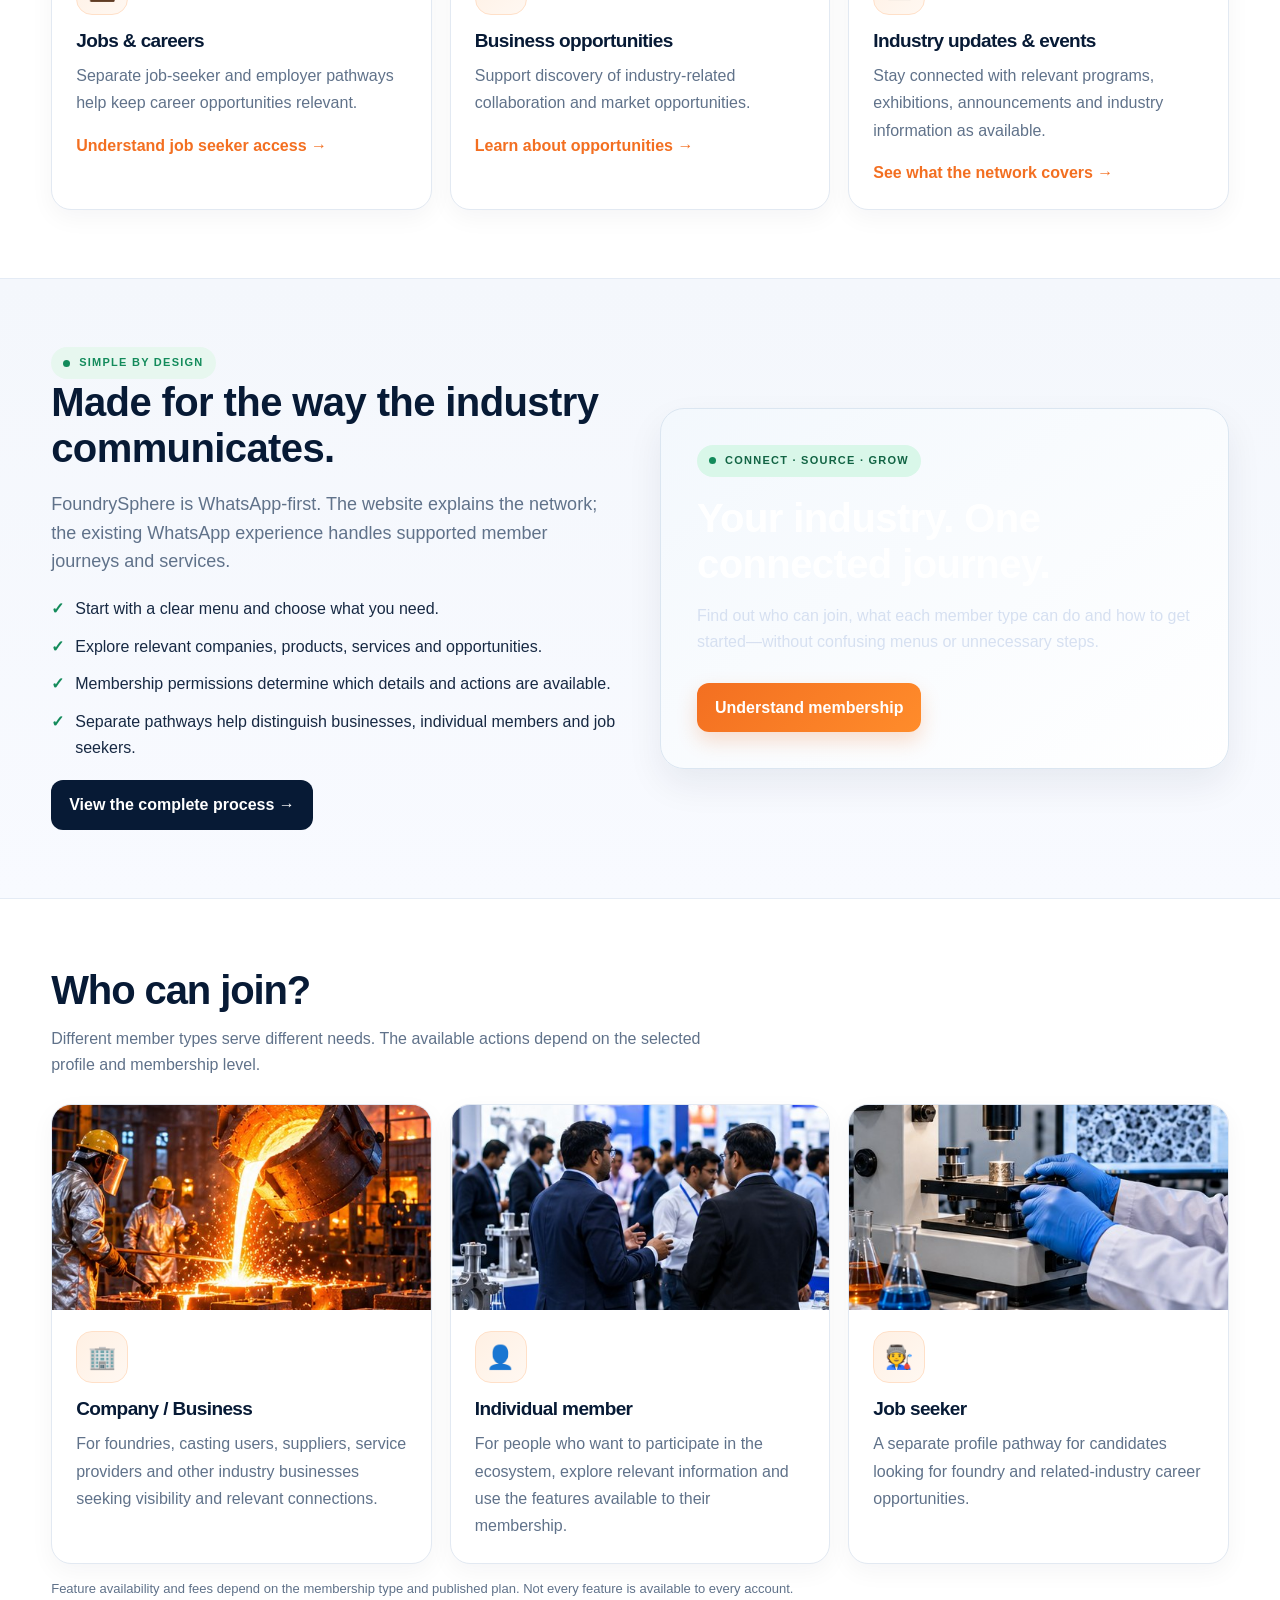
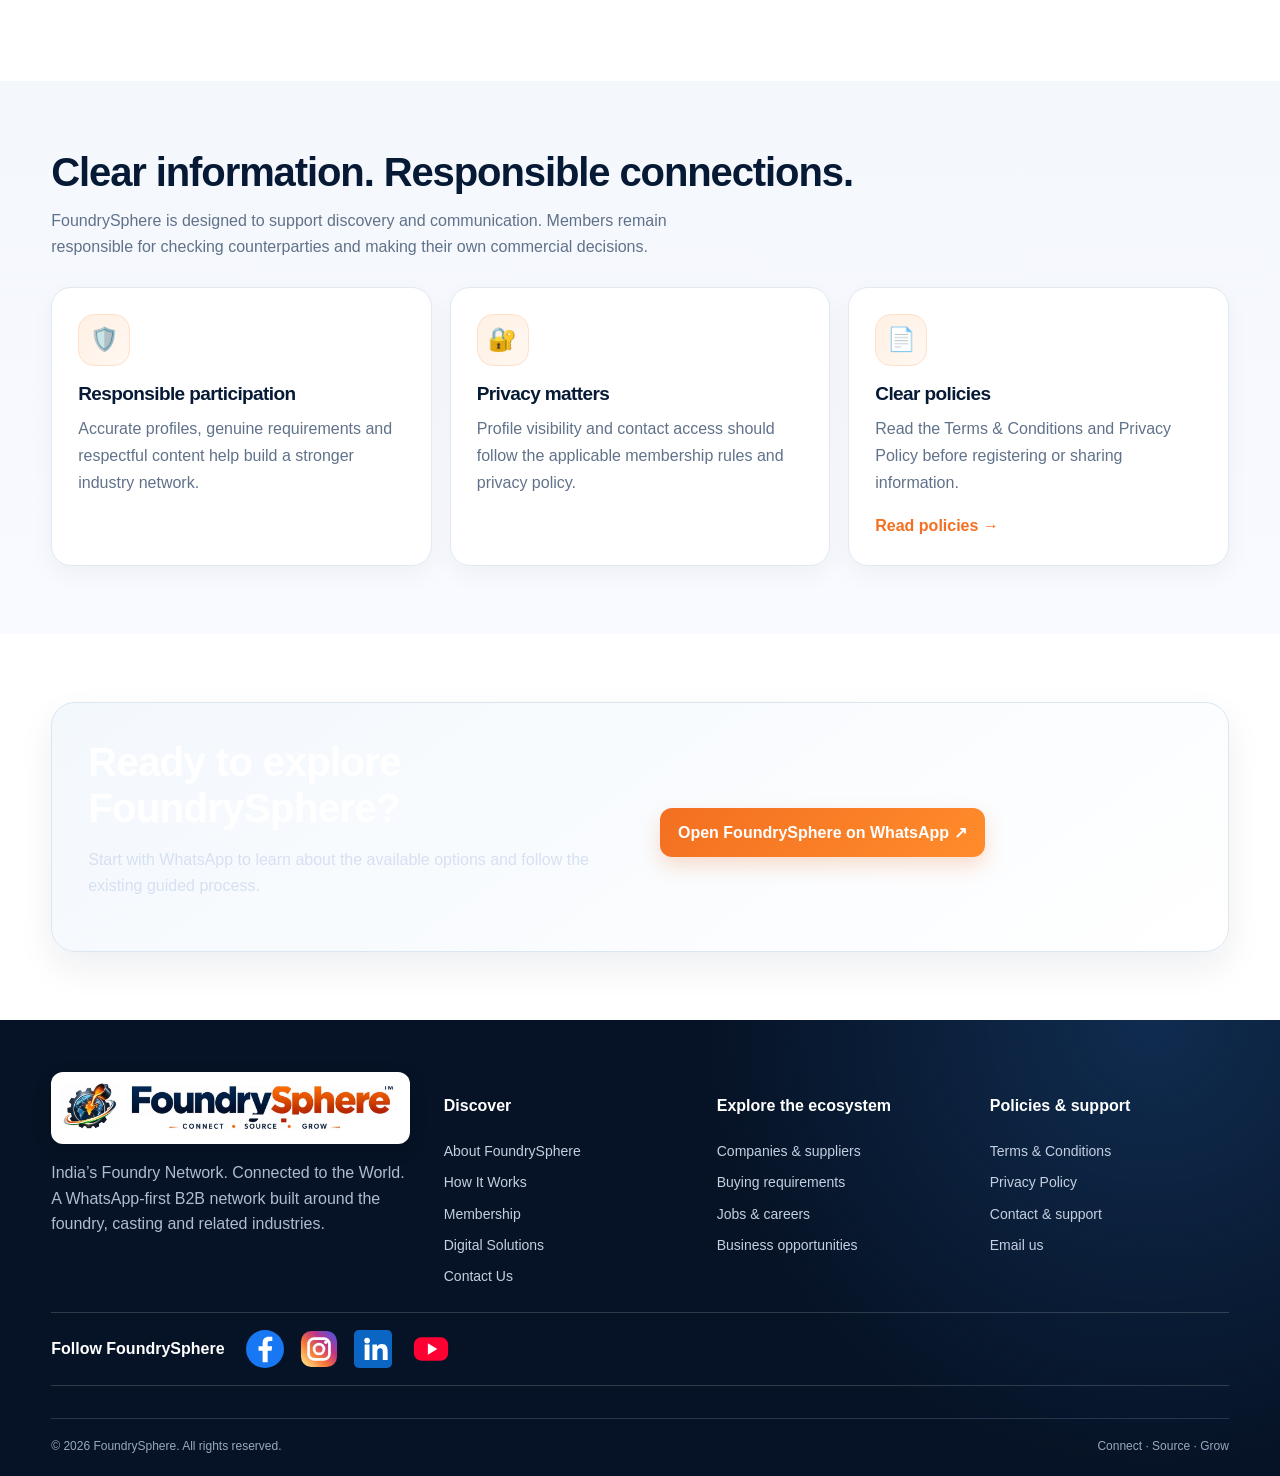
==== commit cd98321a: "Correct homepage business and membership card image mapping" ====
--- a/index.html
+++ b/index.html
@@ -26,7 +26,7 @@
 <a class="dashboard-tile tile-featured" href="how-it-works.html#companies"><img class="dashboard-photo" src="assets/category-castings.jpg" alt="Foundry castings and industrial components" loading="lazy"><span class="tile-icon">⌕</span><span class="tile-title">Company & Product Discovery</span><span class="tile-sub">Find out how the directory works</span><span class="tile-arrow">↗</span></a>
 <a class="dashboard-tile" href="how-it-works.html#requirements"><img class="dashboard-photo" src="assets/category-consumables.jpg" alt="Foundry raw materials, consumables and supplies" loading="lazy"><span class="tile-icon">▤</span><span class="tile-title">Buying Requirements</span><span class="tile-sub">Products and services</span><span class="tile-arrow">↗</span></a>
 <a class="dashboard-tile" href="how-it-works.html#jobs"><img class="dashboard-photo" src="assets/category-laboratory.jpg" alt="Technical professional inspecting a casting in a laboratory" loading="lazy"><span class="tile-icon">▣</span><span class="tile-title">Jobs & Careers</span><span class="tile-sub">Separate job-seeker journey</span><span class="tile-arrow">↗</span></a>
-<a class="dashboard-tile" href="how-it-works.html#opportunities"><img class="dashboard-photo" src="assets/category-membership-community.svg" alt="Connected FoundrySphere industrial member community" loading="lazy"><span class="tile-icon">⇄</span><span class="tile-title">Business Opportunities</span><span class="tile-sub">Explore industry connections</span><span class="tile-arrow">↗</span></a>
+<a class="dashboard-tile" href="how-it-works.html#opportunities"><img class="dashboard-photo" src="assets/category-networking.jpg" alt="Industrial business networking and partnerships" loading="lazy"><span class="tile-icon">⇄</span><span class="tile-title">Business Opportunities</span><span class="tile-sub">Explore industry connections</span><span class="tile-arrow">↗</span></a>
 <a class="dashboard-tile" href="how-it-works.html#updates"><img class="dashboard-photo" src="assets/category-events-community.svg" alt="Foundry exhibition and industry event" loading="lazy"><span class="tile-icon">◷</span><span class="tile-title">Events & Updates</span><span class="tile-sub">Industry information</span><span class="tile-arrow">↗</span></a>
 <a class="dashboard-tile" href="membership.html"><img class="dashboard-photo" src="assets/category-networking.jpg" alt="FoundrySphere members and industrial business community" loading="lazy"><span class="tile-icon">♙</span><span class="tile-title">Membership</span><span class="tile-sub">Understand member types</span><span class="tile-arrow">↗</span></a>
 </div></div></section>
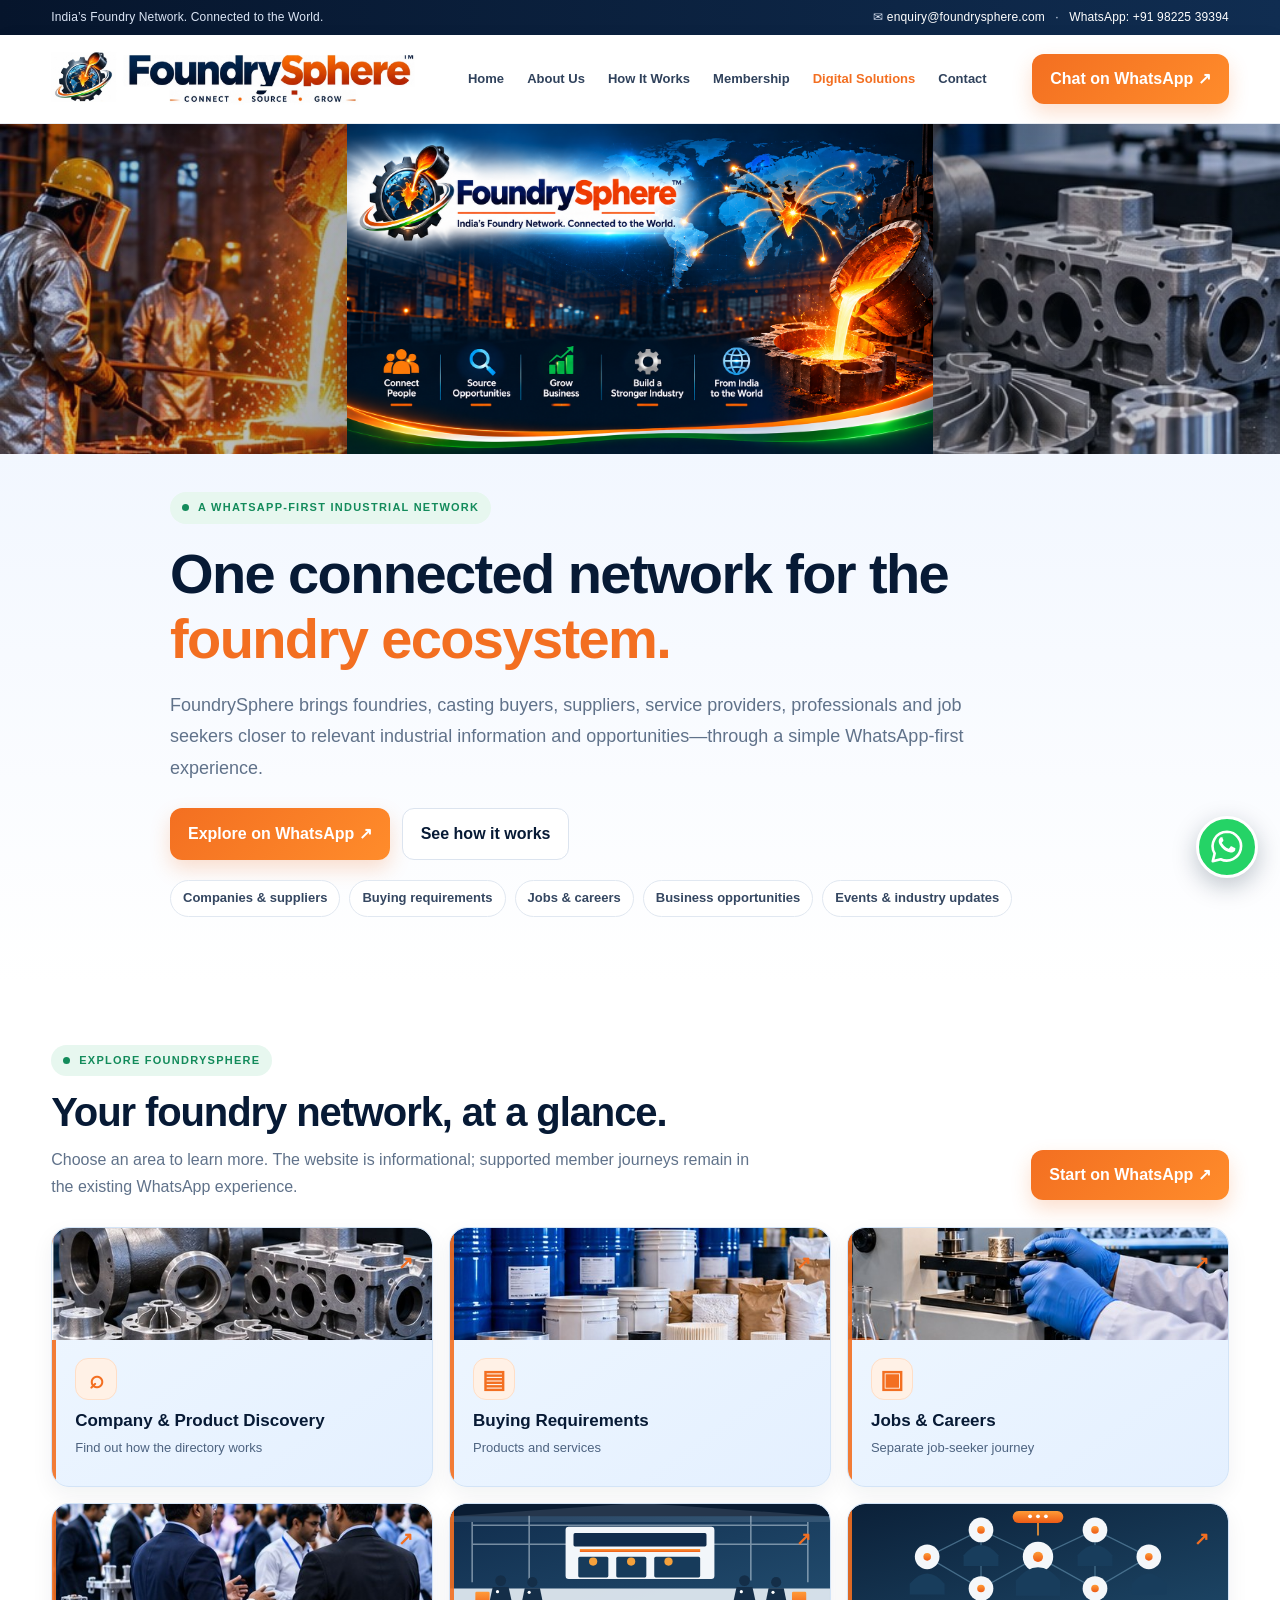
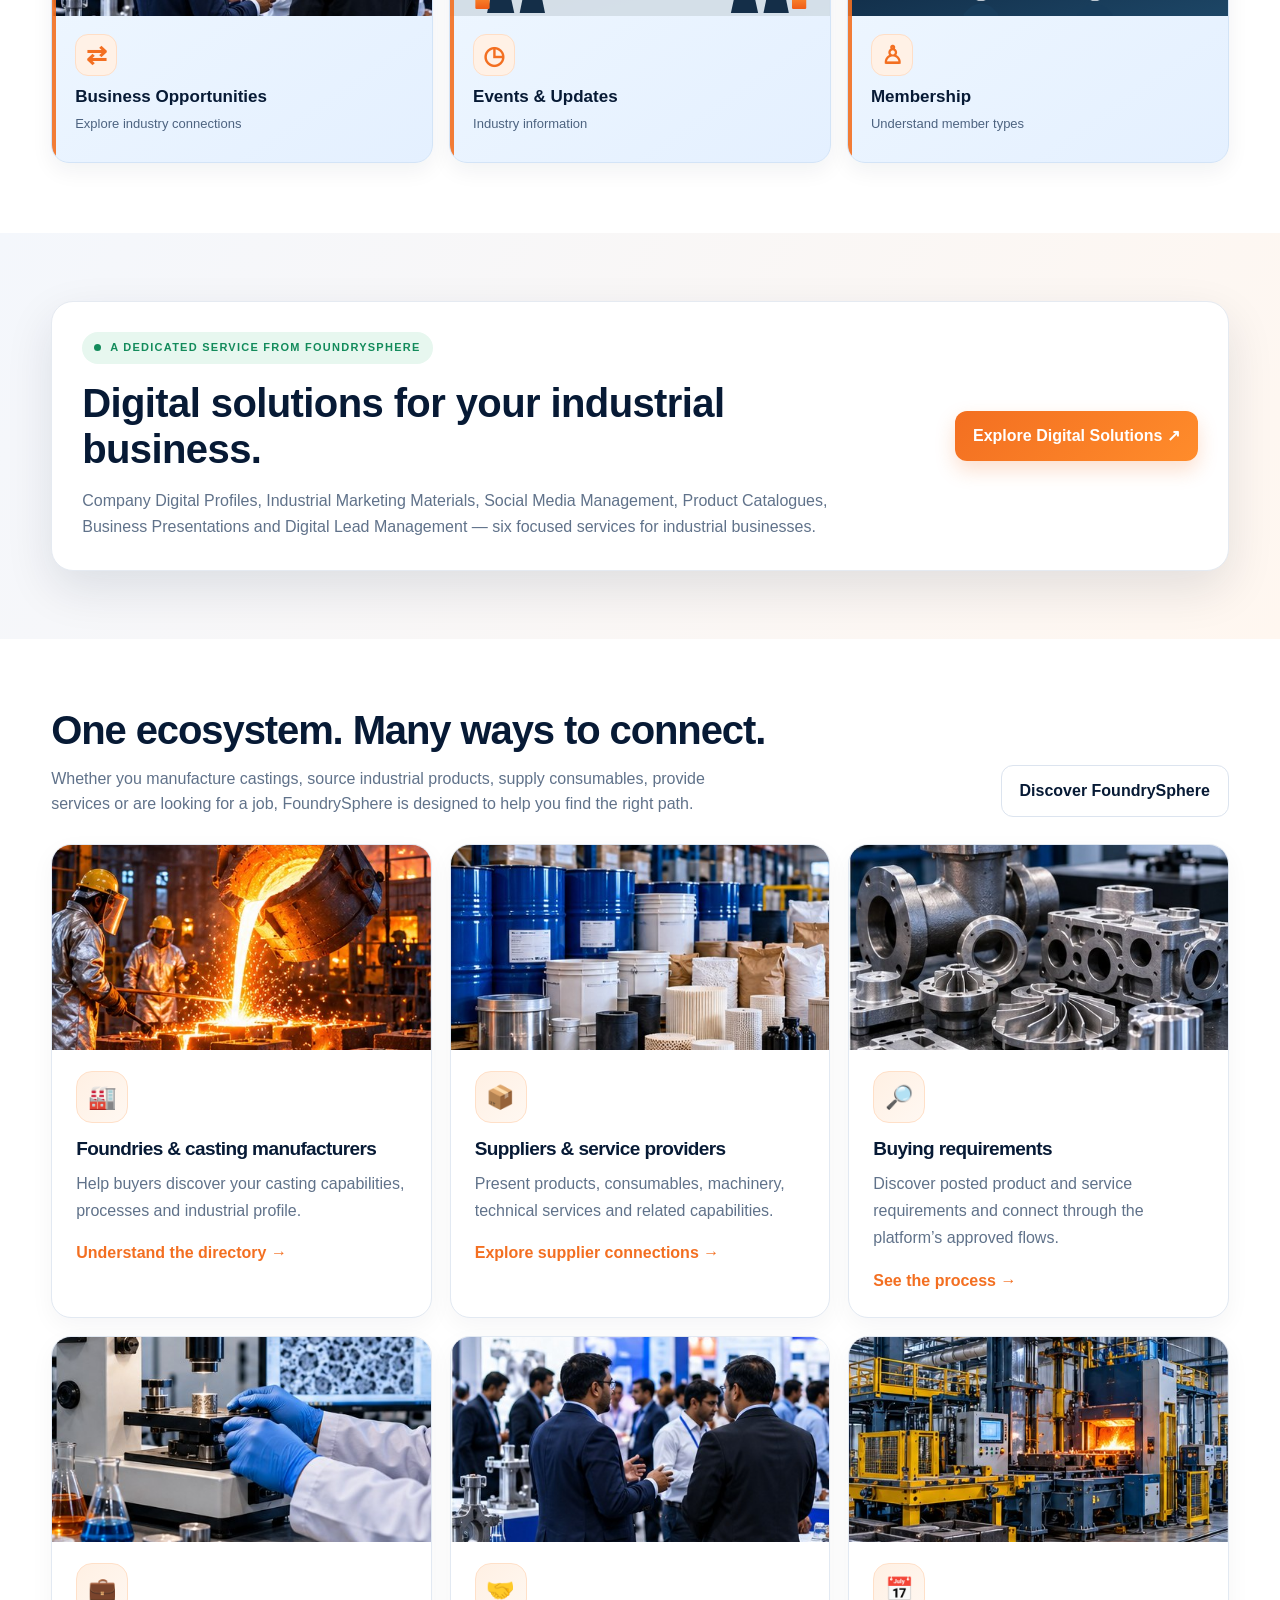
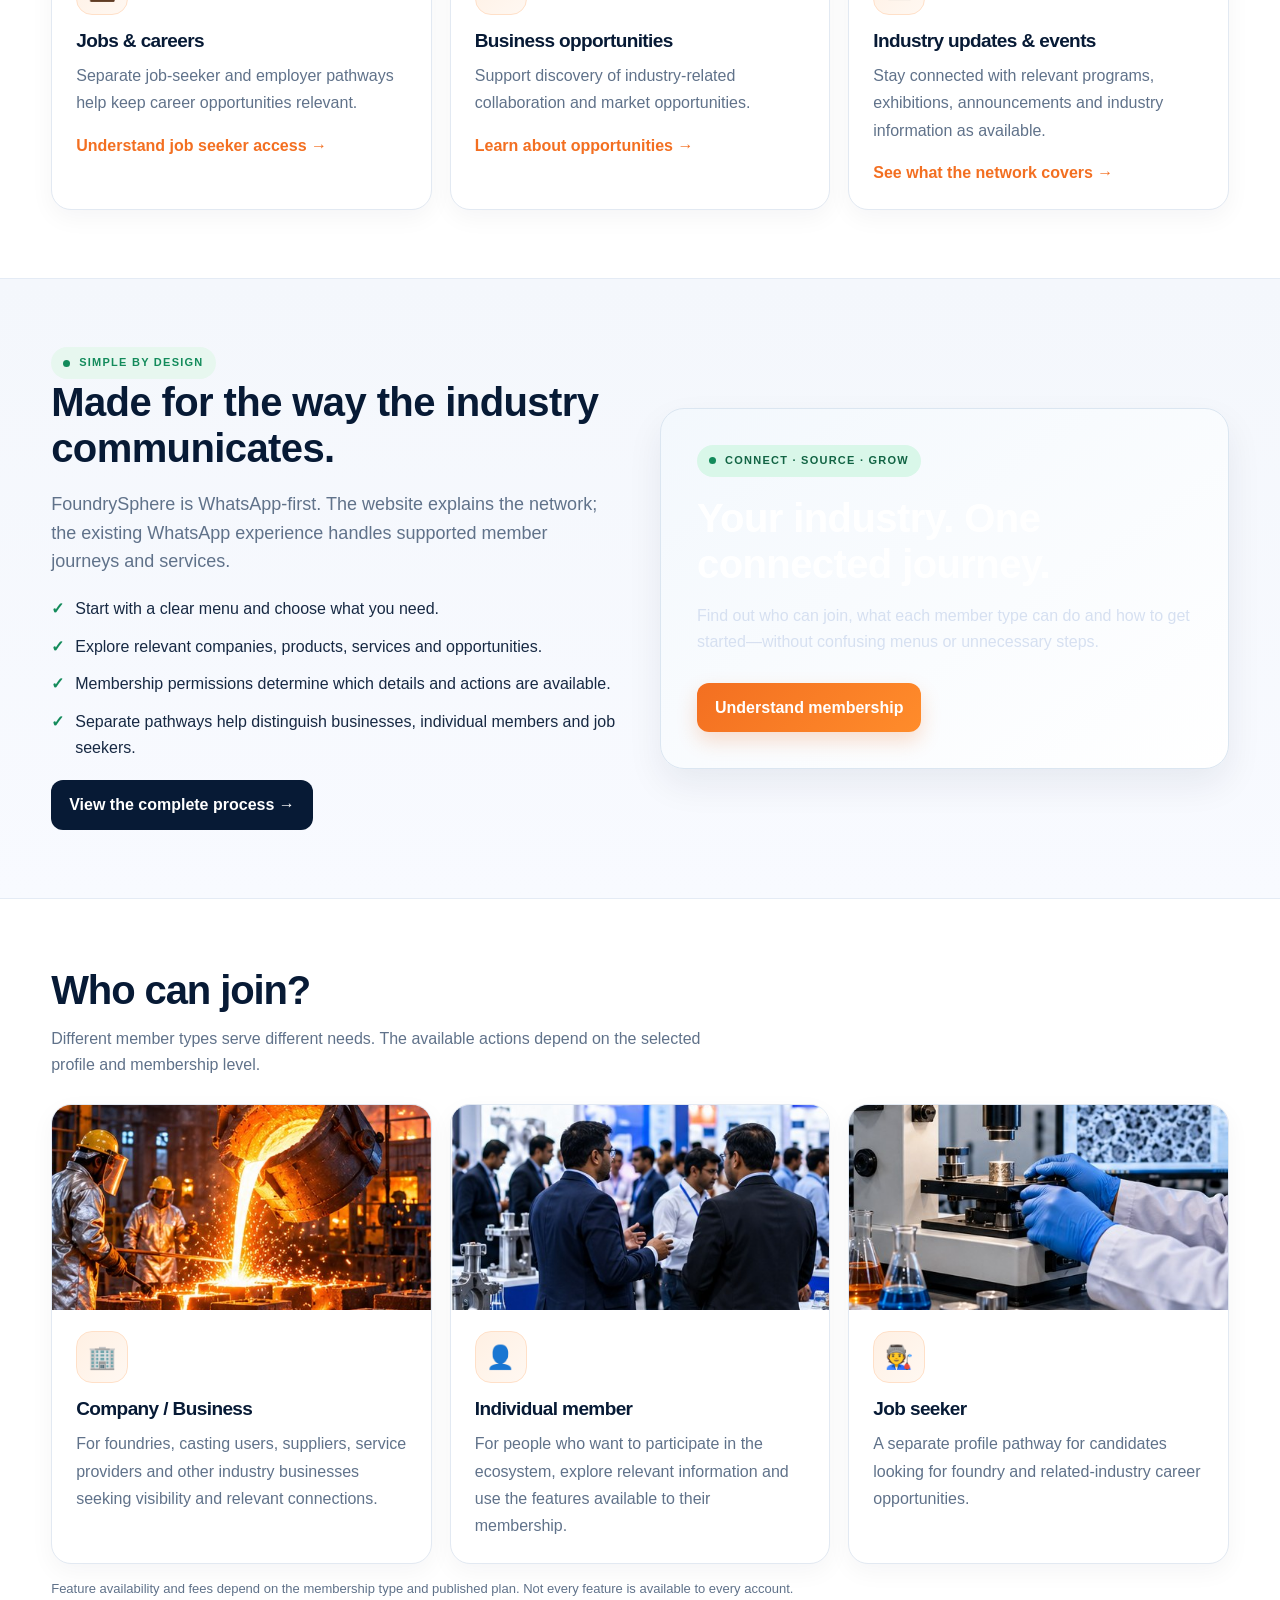
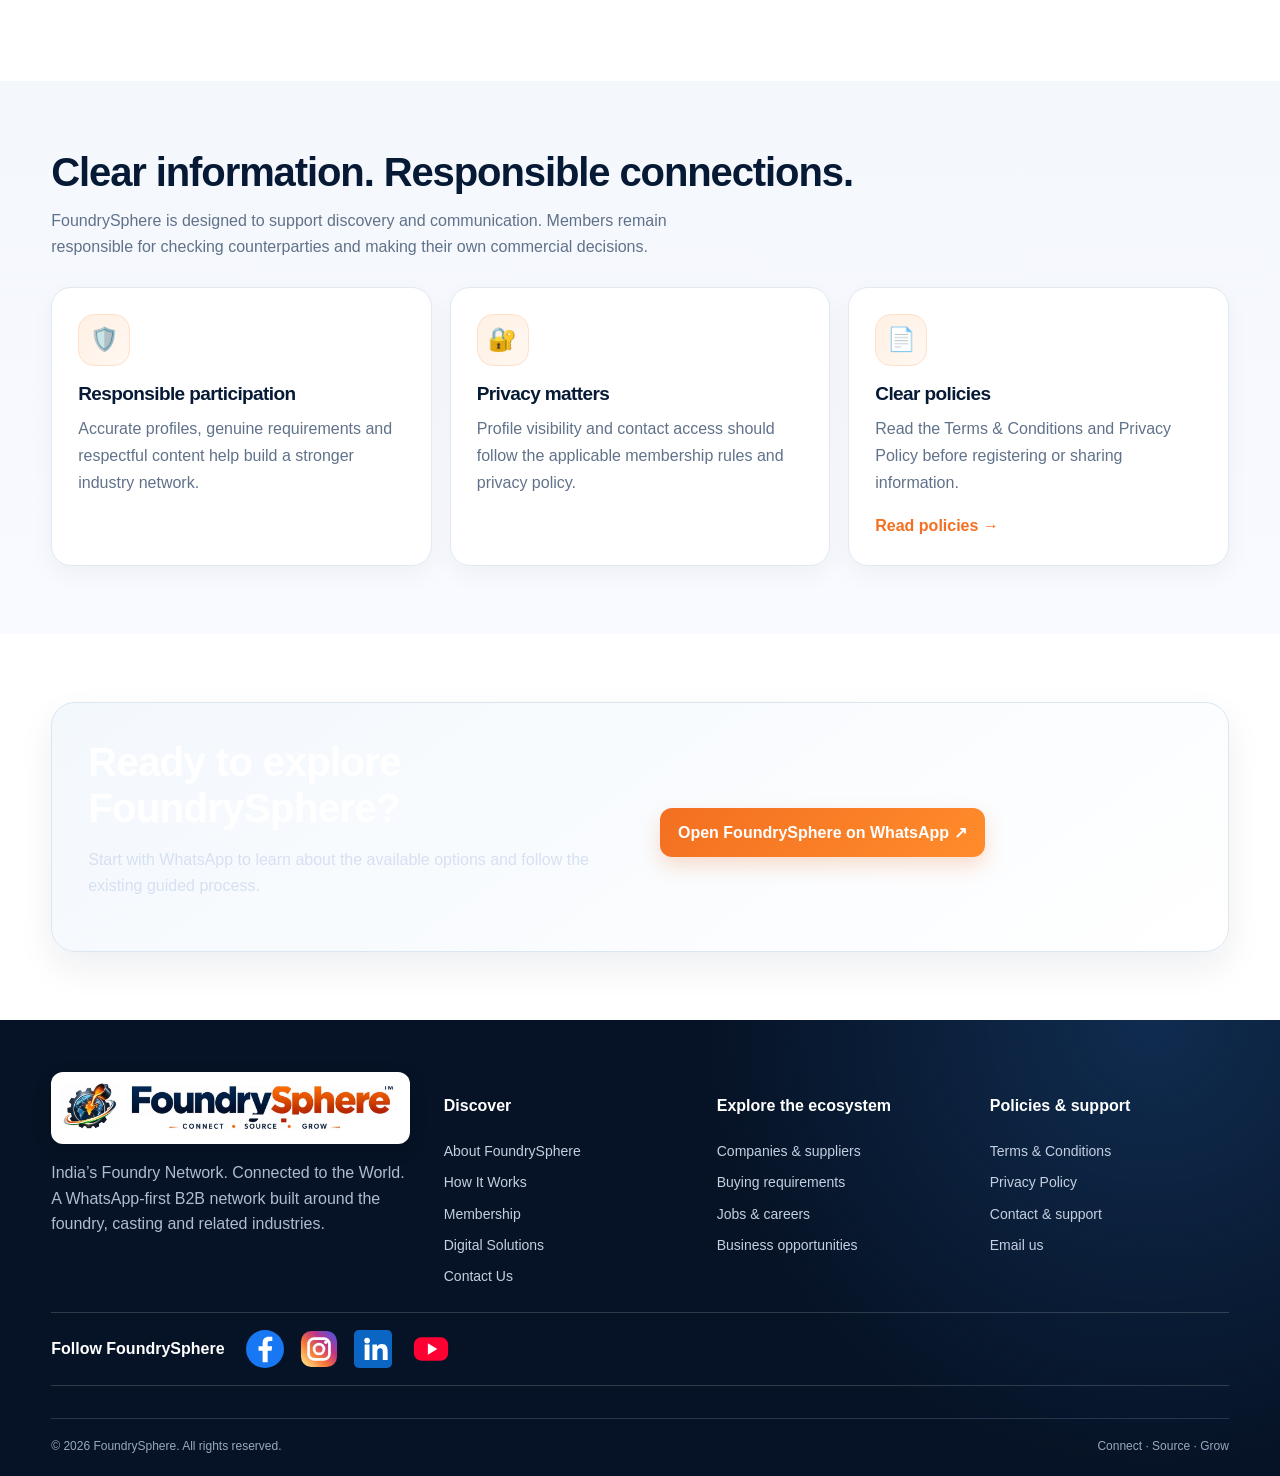
==== commit c9d5b8c6: "Point homepage membership card to member-community illustration" ====
--- a/index.html
+++ b/index.html
@@ -28,7 +28,7 @@
 <a class="dashboard-tile" href="how-it-works.html#jobs"><img class="dashboard-photo" src="assets/category-laboratory.jpg" alt="Technical professional inspecting a casting in a laboratory" loading="lazy"><span class="tile-icon">▣</span><span class="tile-title">Jobs & Careers</span><span class="tile-sub">Separate job-seeker journey</span><span class="tile-arrow">↗</span></a>
 <a class="dashboard-tile" href="how-it-works.html#opportunities"><img class="dashboard-photo" src="assets/category-networking.jpg" alt="Industrial business networking and partnerships" loading="lazy"><span class="tile-icon">⇄</span><span class="tile-title">Business Opportunities</span><span class="tile-sub">Explore industry connections</span><span class="tile-arrow">↗</span></a>
 <a class="dashboard-tile" href="how-it-works.html#updates"><img class="dashboard-photo" src="assets/category-events-community.svg" alt="Foundry exhibition and industry event" loading="lazy"><span class="tile-icon">◷</span><span class="tile-title">Events & Updates</span><span class="tile-sub">Industry information</span><span class="tile-arrow">↗</span></a>
-<a class="dashboard-tile" href="membership.html"><img class="dashboard-photo" src="assets/category-networking.jpg" alt="FoundrySphere members and industrial business community" loading="lazy"><span class="tile-icon">♙</span><span class="tile-title">Membership</span><span class="tile-sub">Understand member types</span><span class="tile-arrow">↗</span></a>
+<a class="dashboard-tile" href="membership.html"><img class="dashboard-photo" src="assets/category-membership-community.svg" alt="Connected FoundrySphere industrial member community" loading="lazy"><span class="tile-icon">♙</span><span class="tile-title">Membership</span><span class="tile-sub">Understand member types</span><span class="tile-arrow">↗</span></a>
 </div></div></section>
 <section class="section digital-promo"><div class="wrap digital-promo-inner"><div><span class="eyebrow">A dedicated service from FoundrySphere</span><h2>Digital solutions for your industrial business.</h2><p>Company Digital Profiles, Industrial Marketing Materials, Social Media Management, Product Catalogues, Business Presentations and Digital Lead Management — six focused services for industrial businesses.</p></div><a class="button button-primary" href="digital-solutions.html">Explore Digital Solutions ↗</a></div></section>
 <section class="section"><div class="wrap"><div class="section-head"><div><h2>One ecosystem. Many ways to connect.</h2><p>Whether you manufacture castings, source industrial products, supply consumables, provide services or are looking for a job, FoundrySphere is designed to help you find the right path.</p></div><a class="button button-light" href="about.html">Discover FoundrySphere</a></div>
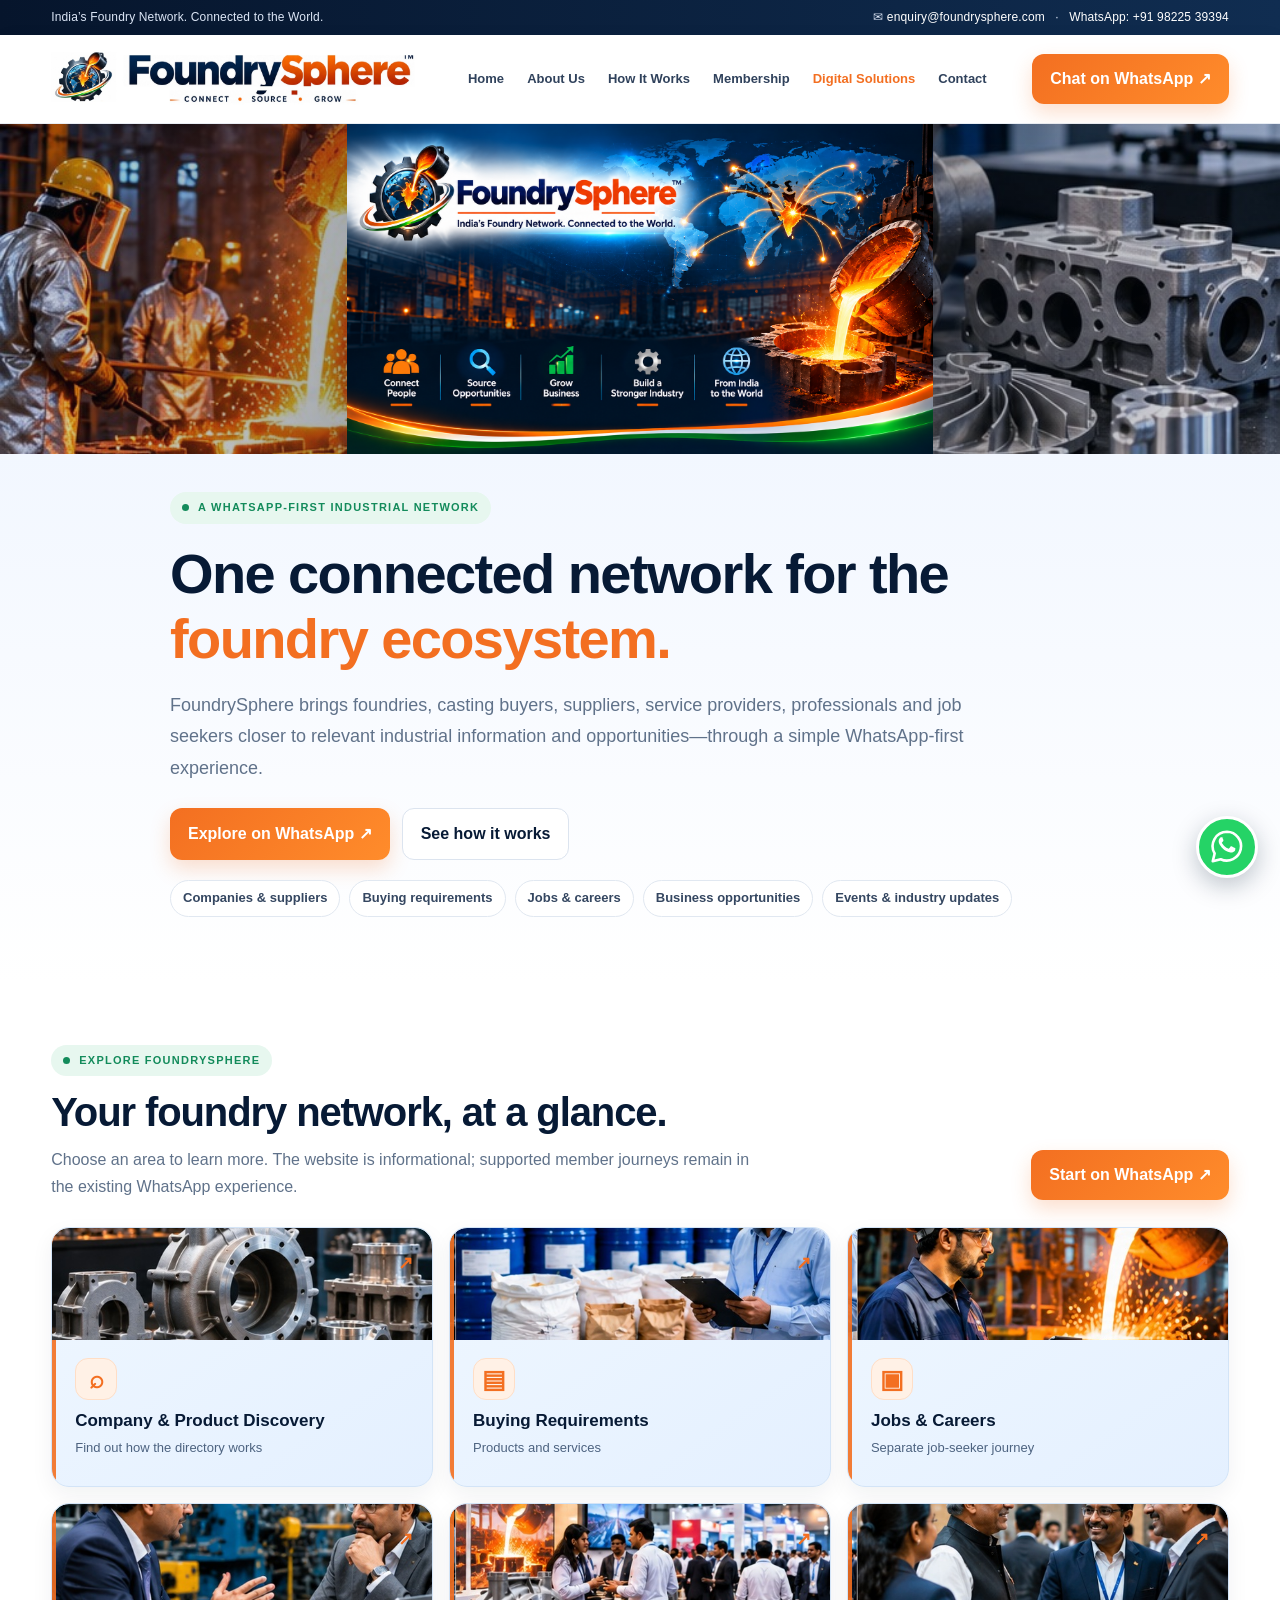
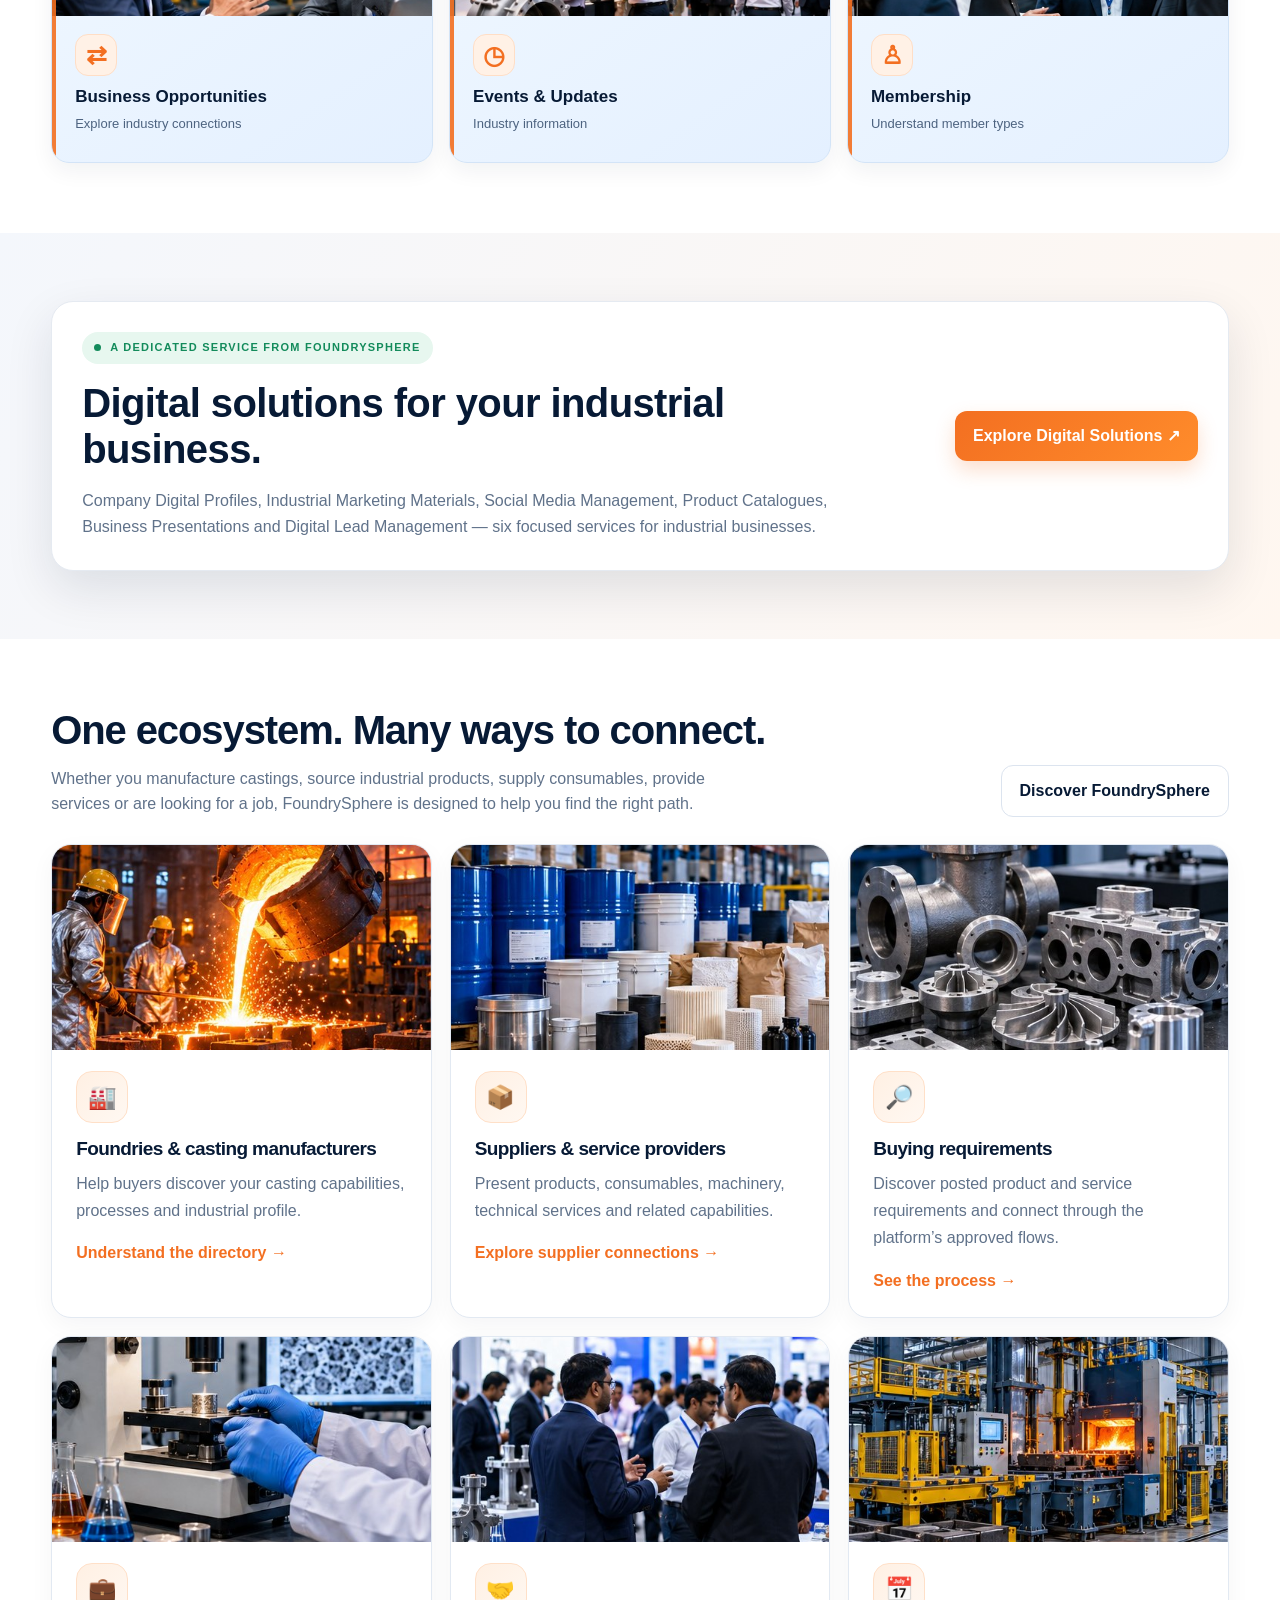
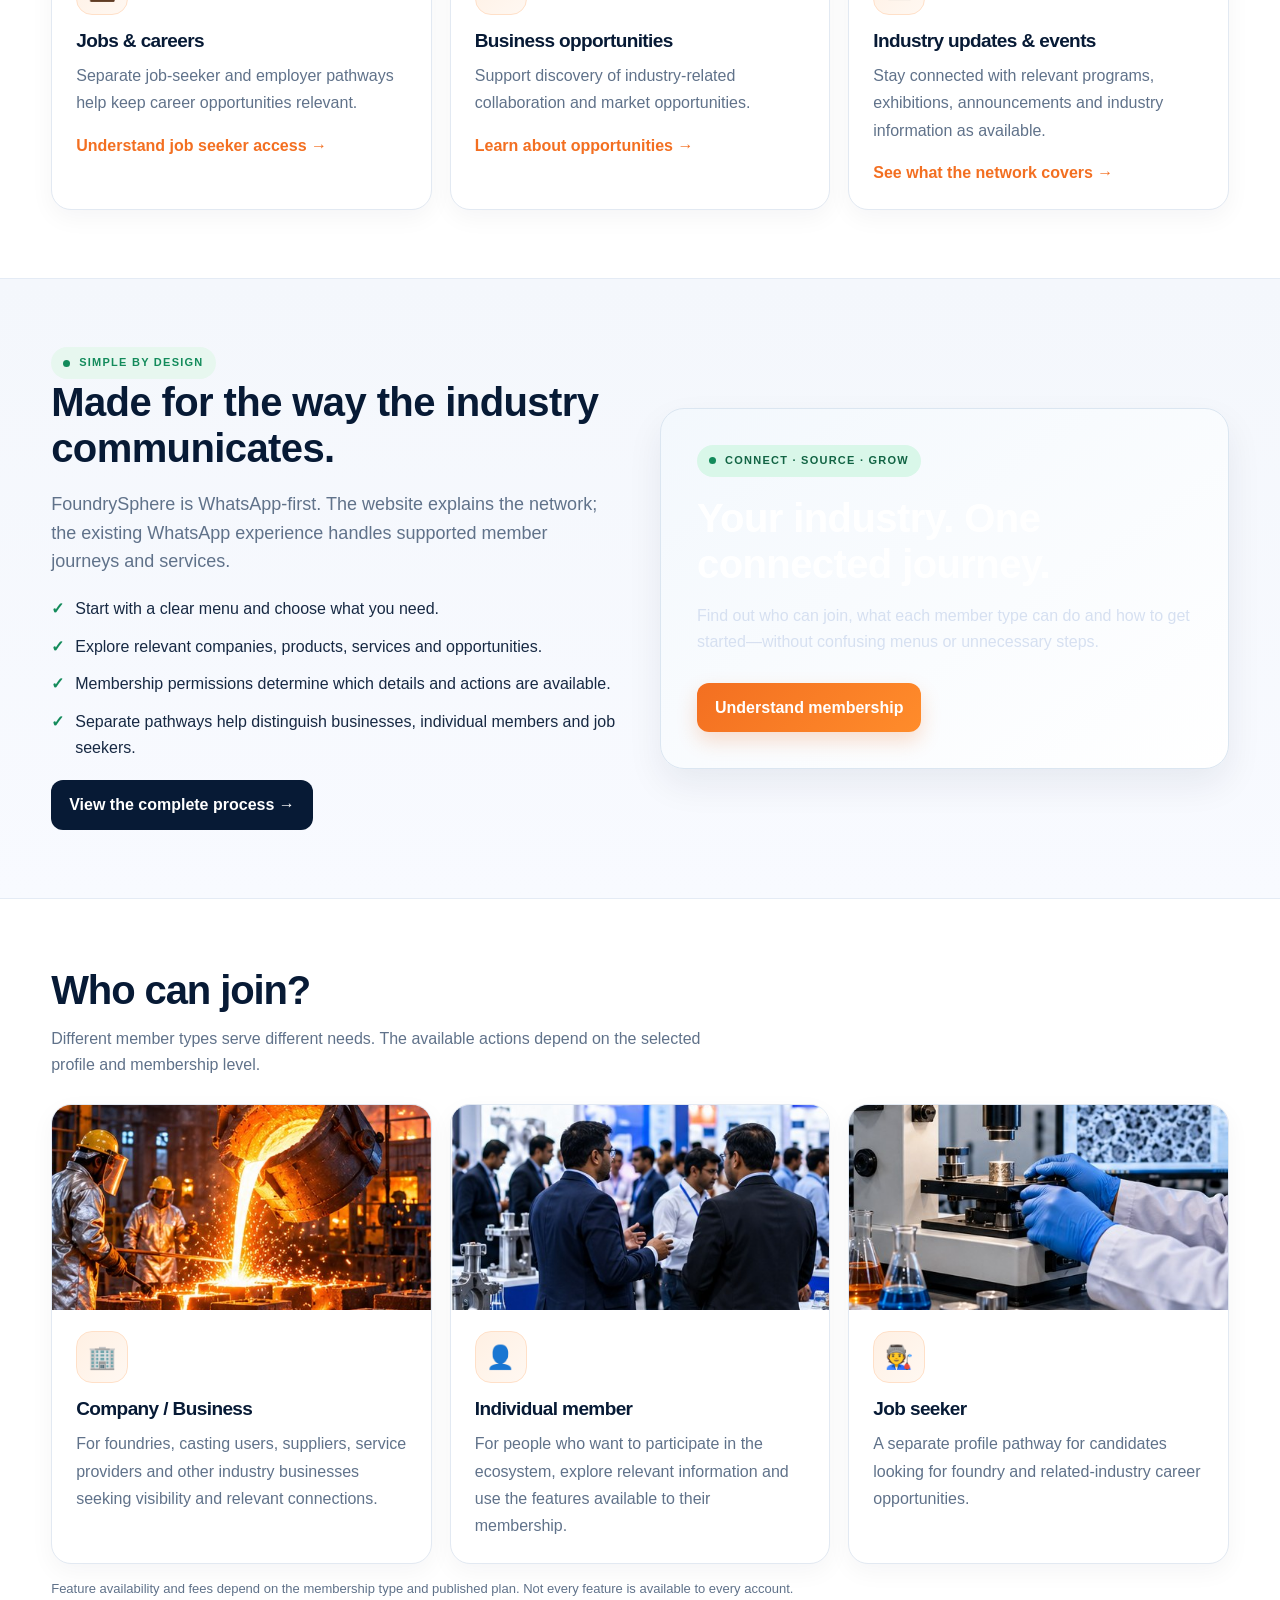
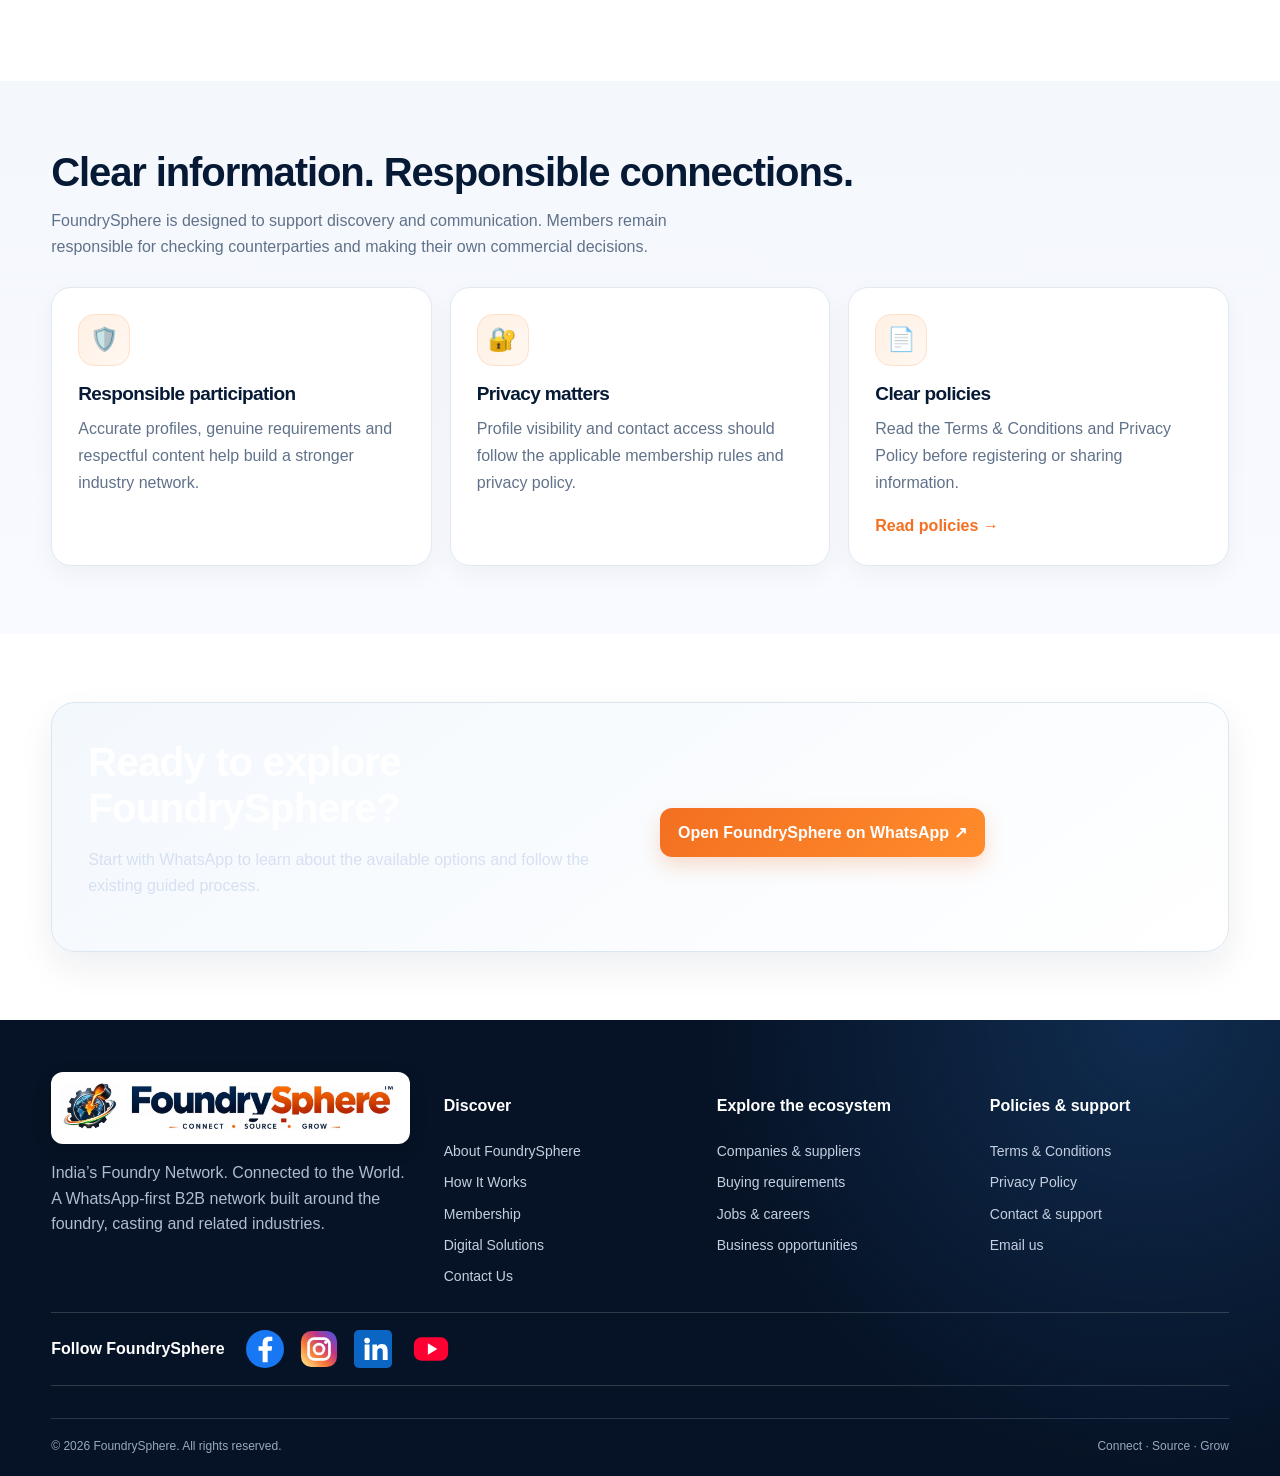
==== commit de31ff9a: "Use uploaded caption-matched homepage photographs" ====
--- a/index.html
+++ b/index.html
@@ -23,12 +23,12 @@
 <div class="pill-row"><span class="pill">Companies & suppliers</span><span class="pill">Buying requirements</span><span class="pill">Jobs & careers</span><span class="pill">Business opportunities</span><span class="pill">Events & industry updates</span></div>
 </div></div></section>
 <section class="quick-dashboard"><div class="wrap"><div class="dashboard-heading"><div><span class="eyebrow">Explore FoundrySphere</span><h2>Your foundry network, at a glance.</h2><p>Choose an area to learn more. The website is informational; supported member journeys remain in the existing WhatsApp experience.</p></div><a class="button button-primary" href="https://wa.me/919822539394" target="_blank" rel="noopener">Start on WhatsApp ↗</a></div><div class="dashboard-grid">
-<a class="dashboard-tile tile-featured" href="how-it-works.html#companies"><img class="dashboard-photo" src="assets/category-castings.jpg" alt="Foundry castings and industrial components" loading="lazy"><span class="tile-icon">⌕</span><span class="tile-title">Company & Product Discovery</span><span class="tile-sub">Find out how the directory works</span><span class="tile-arrow">↗</span></a>
-<a class="dashboard-tile" href="how-it-works.html#requirements"><img class="dashboard-photo" src="assets/category-consumables.jpg" alt="Foundry raw materials, consumables and supplies" loading="lazy"><span class="tile-icon">▤</span><span class="tile-title">Buying Requirements</span><span class="tile-sub">Products and services</span><span class="tile-arrow">↗</span></a>
-<a class="dashboard-tile" href="how-it-works.html#jobs"><img class="dashboard-photo" src="assets/category-laboratory.jpg" alt="Technical professional inspecting a casting in a laboratory" loading="lazy"><span class="tile-icon">▣</span><span class="tile-title">Jobs & Careers</span><span class="tile-sub">Separate job-seeker journey</span><span class="tile-arrow">↗</span></a>
-<a class="dashboard-tile" href="how-it-works.html#opportunities"><img class="dashboard-photo" src="assets/category-networking.jpg" alt="Industrial business networking and partnerships" loading="lazy"><span class="tile-icon">⇄</span><span class="tile-title">Business Opportunities</span><span class="tile-sub">Explore industry connections</span><span class="tile-arrow">↗</span></a>
-<a class="dashboard-tile" href="how-it-works.html#updates"><img class="dashboard-photo" src="assets/category-events-community.svg" alt="Foundry exhibition and industry event" loading="lazy"><span class="tile-icon">◷</span><span class="tile-title">Events & Updates</span><span class="tile-sub">Industry information</span><span class="tile-arrow">↗</span></a>
-<a class="dashboard-tile" href="membership.html"><img class="dashboard-photo" src="assets/category-membership-community.svg" alt="Connected FoundrySphere industrial member community" loading="lazy"><span class="tile-icon">♙</span><span class="tile-title">Membership</span><span class="tile-sub">Understand member types</span><span class="tile-arrow">↗</span></a>
+<a class="dashboard-tile tile-featured" href="how-it-works.html#companies"><img class="dashboard-photo" src="assets/company-product-discovery.jpg" alt="Foundry castings and industrial components" loading="lazy"><span class="tile-icon">⌕</span><span class="tile-title">Company & Product Discovery</span><span class="tile-sub">Find out how the directory works</span><span class="tile-arrow">↗</span></a>
+<a class="dashboard-tile" href="how-it-works.html#requirements"><img class="dashboard-photo" src="assets/buying-requirements.jpg" alt="Foundry raw materials, consumables and supplies" loading="lazy"><span class="tile-icon">▤</span><span class="tile-title">Buying Requirements</span><span class="tile-sub">Products and services</span><span class="tile-arrow">↗</span></a>
+<a class="dashboard-tile" href="how-it-works.html#jobs"><img class="dashboard-photo" src="assets/jobs-careers.jpg" alt="Technical professional inspecting a casting in a laboratory" loading="lazy"><span class="tile-icon">▣</span><span class="tile-title">Jobs & Careers</span><span class="tile-sub">Separate job-seeker journey</span><span class="tile-arrow">↗</span></a>
+<a class="dashboard-tile" href="how-it-works.html#opportunities"><img class="dashboard-photo" src="assets/business-opportunities.jpg" alt="Industrial business networking and partnerships" loading="lazy"><span class="tile-icon">⇄</span><span class="tile-title">Business Opportunities</span><span class="tile-sub">Explore industry connections</span><span class="tile-arrow">↗</span></a>
+<a class="dashboard-tile" href="how-it-works.html#updates"><img class="dashboard-photo" src="assets/events-updates.jpg" alt="Foundry exhibition and industry event" loading="lazy"><span class="tile-icon">◷</span><span class="tile-title">Events & Updates</span><span class="tile-sub">Industry information</span><span class="tile-arrow">↗</span></a>
+<a class="dashboard-tile" href="membership.html"><img class="dashboard-photo" src="assets/membership.jpg" alt="Connected FoundrySphere industrial member community" loading="lazy"><span class="tile-icon">♙</span><span class="tile-title">Membership</span><span class="tile-sub">Understand member types</span><span class="tile-arrow">↗</span></a>
 </div></div></section>
 <section class="section digital-promo"><div class="wrap digital-promo-inner"><div><span class="eyebrow">A dedicated service from FoundrySphere</span><h2>Digital solutions for your industrial business.</h2><p>Company Digital Profiles, Industrial Marketing Materials, Social Media Management, Product Catalogues, Business Presentations and Digital Lead Management — six focused services for industrial businesses.</p></div><a class="button button-primary" href="digital-solutions.html">Explore Digital Solutions ↗</a></div></section>
 <section class="section"><div class="wrap"><div class="section-head"><div><h2>One ecosystem. Many ways to connect.</h2><p>Whether you manufacture castings, source industrial products, supply consumables, provide services or are looking for a job, FoundrySphere is designed to help you find the right path.</p></div><a class="button button-light" href="about.html">Discover FoundrySphere</a></div>
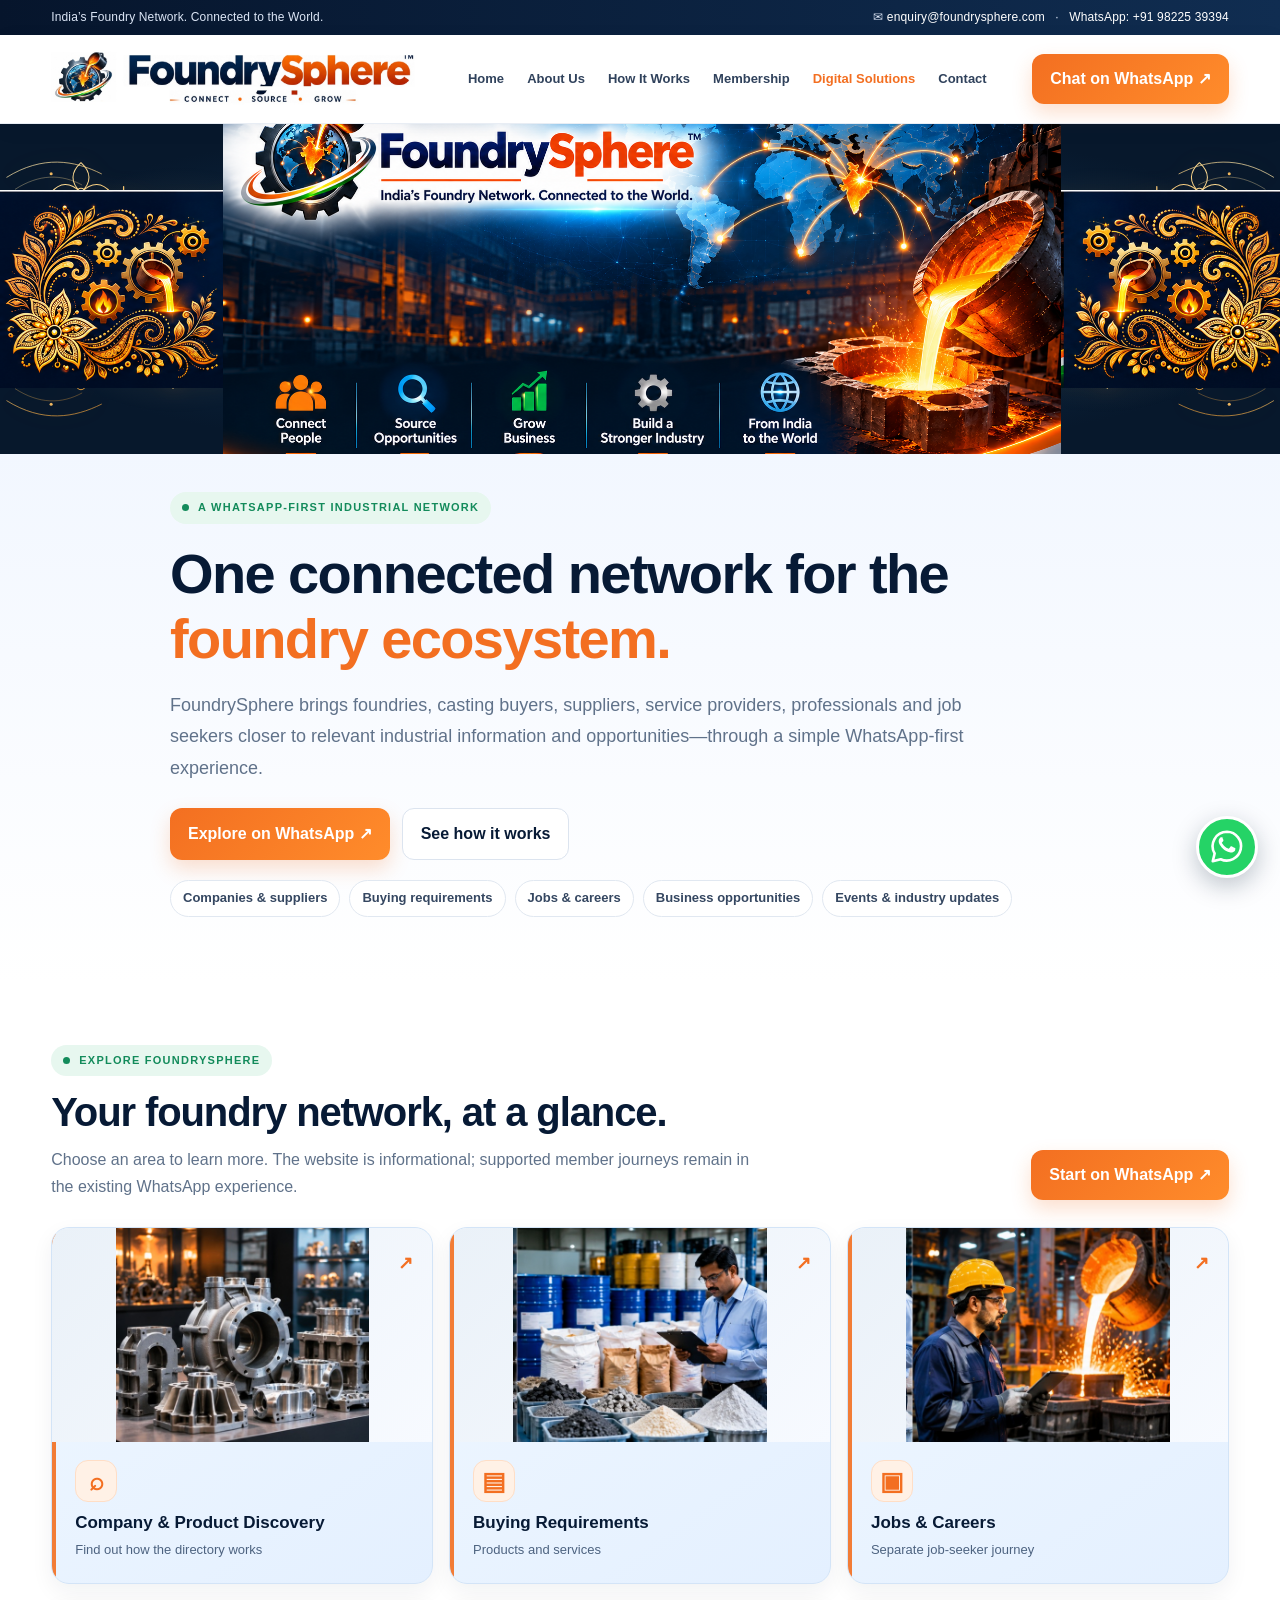
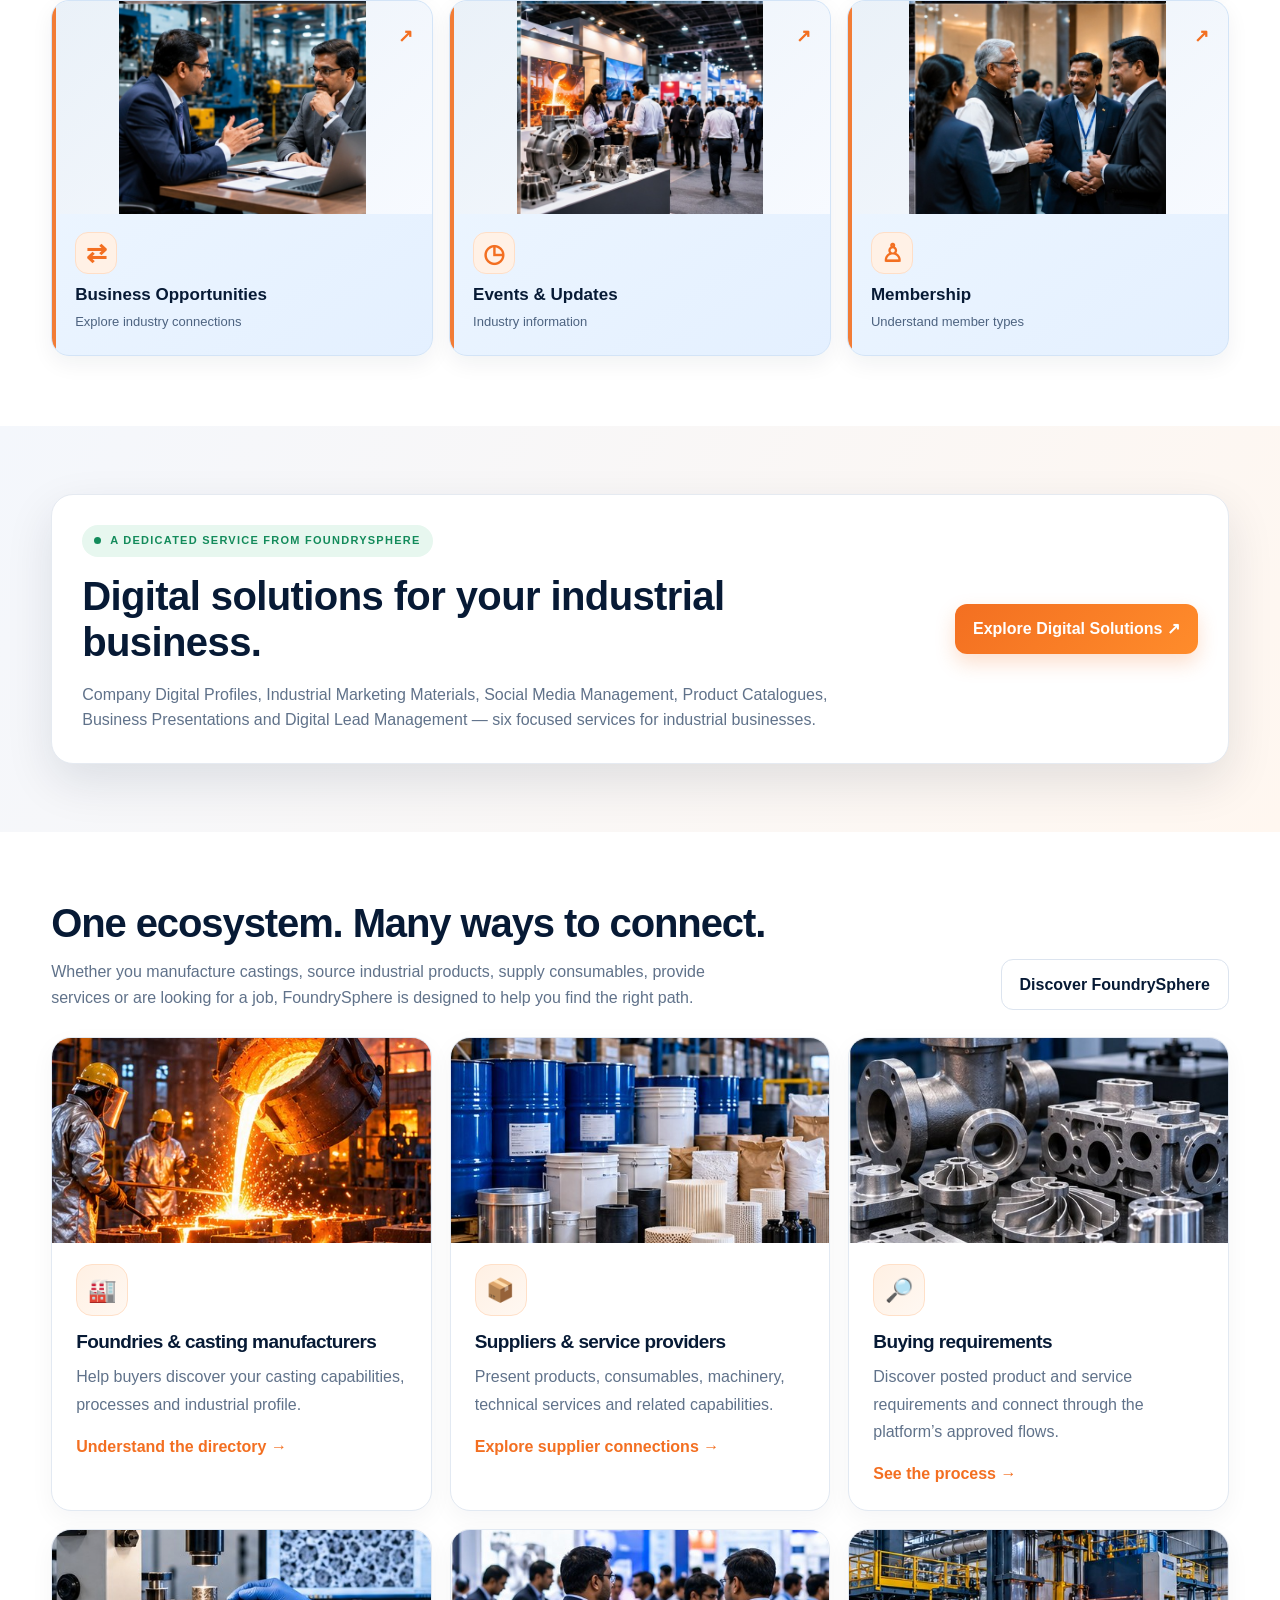
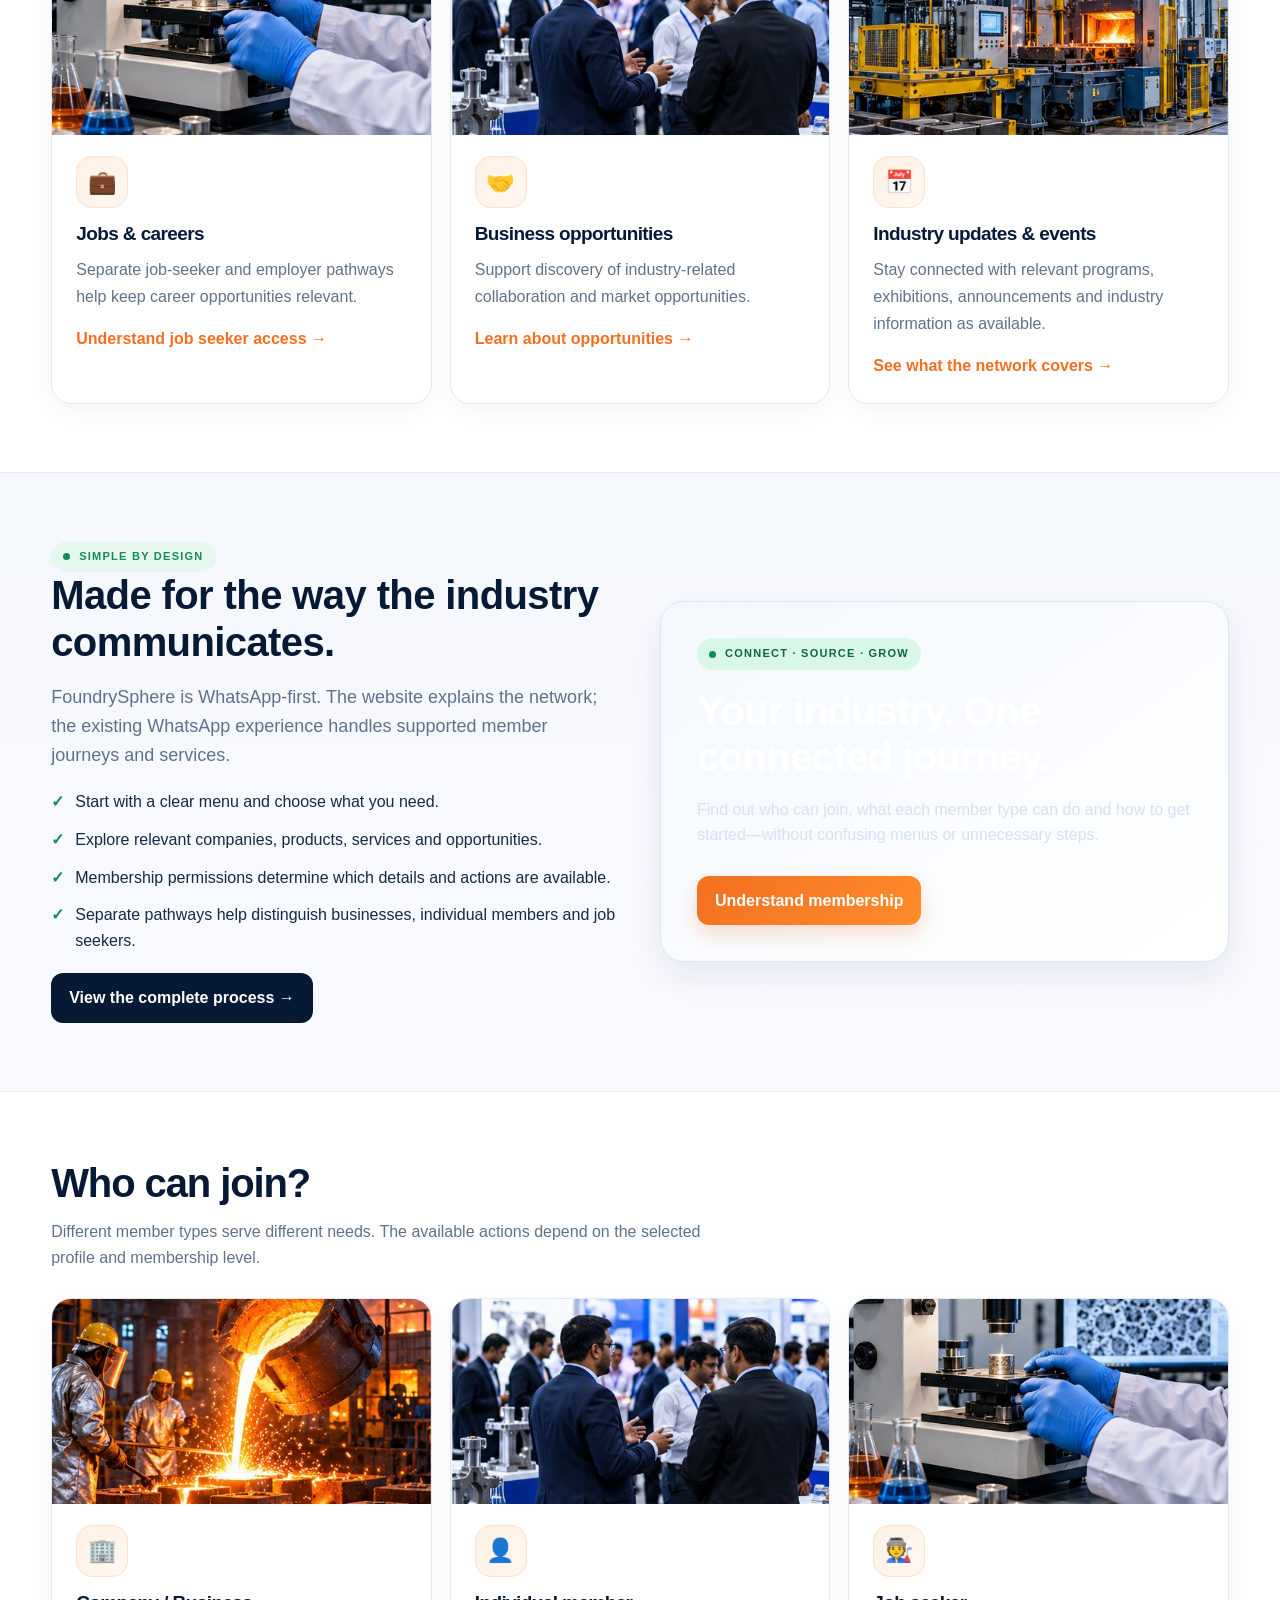
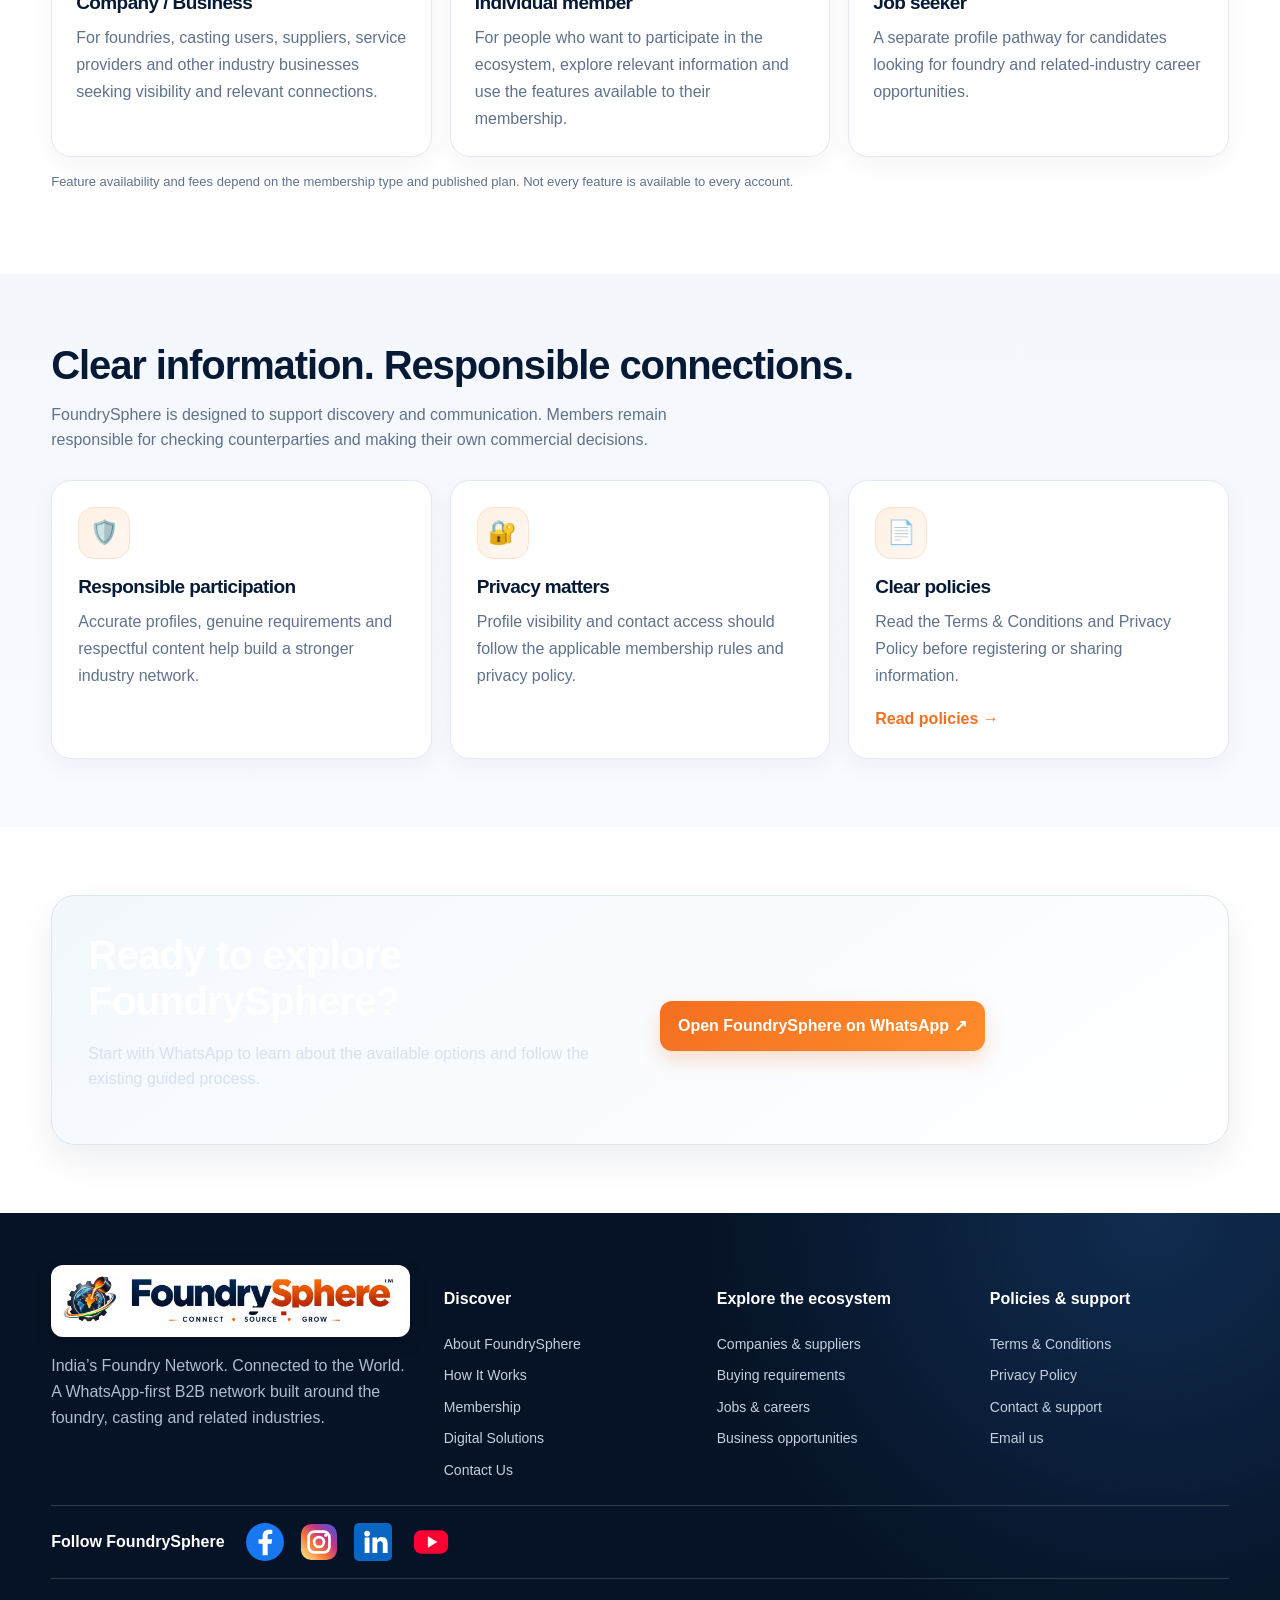
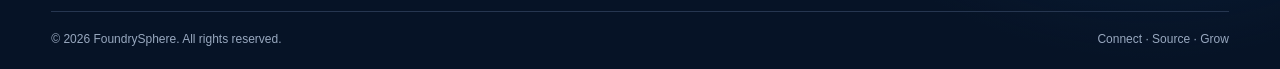
==== commit 0ea3fb39: "Use uploaded left and right mehendi banner artwork" ====
--- a/index.html
+++ b/index.html
@@ -15,7 +15,7 @@
 
 <main>
 <section class="hero"><div class="wrap">
-<div class="hero-banner"><img src="assets/foundrysphere-final-banner.png" alt="FoundrySphere — India’s Foundry Network. Connected to the World."></div>
+<div class="hero-banner"><div class="hero-side hero-side-left"><img src="assets/foundrysphere-banner-left-side.png" alt="Traditional industrial mehendi artwork with foundry ladle"></div><div class="hero-center"><img src="assets/foundrysphere-final-banner.png" alt="FoundrySphere — India’s Foundry Network. Connected to the World."></div><div class="hero-side hero-side-right"><img src="assets/foundrysphere-banner-right-side.png" alt="Traditional industrial mehendi artwork with foundry ladle"></div></div>
 <div class="hero-copy"><span class="eyebrow">A WhatsApp-first industrial network</span>
 <h1>One connected network for the <span style="color:var(--orange)">foundry ecosystem.</span></h1>
 <p>FoundrySphere brings foundries, casting buyers, suppliers, service providers, professionals and job seekers closer to relevant industrial information and opportunities—through a simple WhatsApp-first experience.</p>
--- a/styles.css
+++ b/styles.css
@@ -311,3 +311,325 @@
 .service-visual img{display:block;width:100%;height:100%;object-fit:cover;object-position:center;transition:transform .35s ease}
 .digital-service-card:hover .service-visual img{transform:scale(1.045)}
 @media(max-width:600px){.brand-logo{width:min(68vw,285px);max-height:76px}.service-visual{height:175px}}
+
+
+/* Homepage six-image correction: show the full industrial photographs in a generous, consistent frame. */
+.dashboard-tile .dashboard-photo{
+  width:calc(100% + 46px);
+  height:auto;
+  aspect-ratio:16 / 9;
+  object-fit:contain;
+  object-position:center;
+  background:linear-gradient(135deg,#eaf1f8,#f7faff);
+  margin:0 -23px 18px;
+  border-radius:17px 17px 0 0;
+}
+@media(max-width:760px){
+  .dashboard-tile .dashboard-photo{
+    width:calc(100% + 40px);
+    height:auto;
+    aspect-ratio:16 / 9;
+    object-fit:contain;
+    margin:0 -20px 15px;
+  }
+}
+
+
+/* Homepage hero banner: give the central FoundrySphere artwork a little more width.
+   Keep the existing side-photo panels and banner height unchanged. */
+@media (min-width:761px){
+  .hero-banner > img{
+    width:min(48vw, 660px);
+    height:100%;
+    max-width:100%;
+    max-height:100%;
+    object-fit:fill;
+    object-position:center;
+  }
+}
+@media (max-width:760px){
+  .hero-banner > img{
+    width:min(78vw, 480px);
+    height:100%;
+    max-width:90%;
+    max-height:100%;
+    object-fit:contain;
+    object-position:center;
+  }
+}
+
+
+/* Final correction: use ONLY the central FoundrySphere banner artwork edge-to-edge.
+   Remove both side-photo panels and preserve the source image's natural aspect ratio
+   so it fills the viewport width without stretching, cropping, or reducing sharpness. */
+.hero-banner{
+  position:relative;
+  left:50%;
+  transform:translateX(-50%);
+  width:100vw;
+  max-width:100vw;
+  height:auto;
+  min-height:0;
+  display:block;
+  overflow:hidden;
+  border:0;
+  border-radius:0;
+  background:#07182c;
+  box-shadow:none;
+}
+.hero-banner::before,
+.hero-banner::after{
+  content:none!important;
+  display:none!important;
+}
+.hero-banner > img{
+  position:relative;
+  z-index:1;
+  display:block;
+  width:100%;
+  max-width:100%;
+  height:auto;
+  max-height:none;
+  aspect-ratio:auto;
+  object-fit:contain;
+  object-position:center;
+  border-radius:0;
+  filter:none;
+}
+@media(max-width:760px){
+  .hero-banner{height:auto;min-height:0}
+  .hero-banner > img{width:100%;height:auto;max-width:100%;max-height:none;object-fit:contain}
+}
+
+
+/* User correction: keep the full-width single banner compact; do not grow its height. */
+.hero-banner{
+  width:100vw;
+  max-width:100vw;
+  height:330px;
+  min-height:330px;
+  display:block;
+  overflow:hidden;
+}
+.hero-banner > img{
+  display:block;
+  width:100%;
+  height:100%;
+  max-width:none;
+  max-height:none;
+  object-fit:fill;
+  object-position:center;
+}
+@media(max-width:980px){
+  .hero-banner{height:280px;min-height:280px}
+}
+@media(max-width:760px){
+  .hero-banner{height:210px;min-height:210px}
+  .hero-banner > img{width:100%;height:100%;object-fit:fill}
+}
+@media(max-width:420px){
+  .hero-banner{height:185px;min-height:185px}
+}
+
+
+/* Final user-approved banner mode: edge-to-edge crop, never stretch.
+   Keep the banner height compact and fill the viewport width by cropping
+   the top/bottom as needed while preserving the source image proportions. */
+.hero-banner{
+  position:relative;
+  left:50%;
+  transform:translateX(-50%);
+  width:100vw;
+  max-width:100vw;
+  height:330px;
+  min-height:330px;
+  display:block;
+  overflow:hidden;
+  border:0;
+  border-radius:0;
+  background:#07182c;
+  box-shadow:none;
+}
+.hero-banner::before,
+.hero-banner::after{
+  content:none!important;
+  display:none!important;
+}
+.hero-banner > img{
+  position:absolute;
+  inset:0;
+  display:block;
+  width:100%;
+  height:100%;
+  max-width:none;
+  max-height:none;
+  object-fit:cover;
+  object-position:center;
+  aspect-ratio:auto;
+  border-radius:0;
+  filter:none;
+}
+@media(max-width:980px){
+  .hero-banner{height:280px;min-height:280px}
+}
+@media(max-width:760px){
+  .hero-banner{height:210px;min-height:210px}
+}
+@media(max-width:420px){
+  .hero-banner{height:185px;min-height:185px}
+}
+
+
+/* Final homepage banner layout: show the complete central artwork at natural
+   proportions, centered in a compact banner, with intentional side space.
+   No crop, no stretch, and no blur. */
+.hero-banner{
+  position:relative;
+  left:50%;
+  transform:translateX(-50%);
+  width:100vw;
+  max-width:100vw;
+  height:330px;
+  min-height:330px;
+  display:flex;
+  align-items:center;
+  justify-content:center;
+  overflow:hidden;
+  background:#07182c;
+  border:0;
+  border-radius:0;
+  box-shadow:none;
+}
+.hero-banner::before,
+.hero-banner::after{
+  content:none!important;
+  display:none!important;
+}
+.hero-banner > img{
+  position:relative;
+  inset:auto;
+  display:block;
+  flex:0 1 auto;
+  width:auto;
+  height:100%;
+  max-width:100%;
+  max-height:100%;
+  object-fit:contain;
+  object-position:center;
+  aspect-ratio:auto;
+  border:0;
+  border-radius:0;
+  filter:none;
+}
+@media(max-width:980px){
+  .hero-banner{height:280px;min-height:280px}
+}
+@media(max-width:760px){
+  .hero-banner{height:210px;min-height:210px}
+}
+@media(max-width:420px){
+  .hero-banner{height:185px;min-height:185px}
+}
+
+
+/* FoundrySphere homepage: subtle Indian mehendi-inspired side ornaments.
+   The central artwork remains complete, centered and untouched. */
+.hero-banner{
+  isolation:isolate;
+  background:
+    radial-gradient(ellipse at 50% 50%,rgba(24,63,91,.82),rgba(5,20,39,.98) 72%),
+    #07182c;
+}
+.hero-banner::before,
+.hero-banner::after{
+  content:"";
+  display:block!important;
+  position:absolute;
+  z-index:0;
+  top:0;
+  bottom:0;
+  width:17%;
+  pointer-events:none;
+  opacity:.9;
+  background-color:transparent;
+  background-repeat:no-repeat;
+  background-position:center;
+  background-size:contain;
+  filter:drop-shadow(0 0 7px rgba(227,145,65,.18));
+}
+.hero-banner::before{
+  left:0;
+  background-image:url("data:image/svg+xml,%3Csvg xmlns='http://www.w3.org/2000/svg' viewBox='0 0 240 330' fill='none'%3E%3Cg stroke='%23c98b4d' stroke-width='1.35' opacity='.9'%3E%3Cpath d='M-12 165C30 165 42 130 70 130s40 35 70 35 42-35 70-35 42 35 55 35M-12 165C30 165 42 200 70 200s40-35 70-35 42 35 70 35 42-35 55-35'/%3E%3Ccircle cx='76' cy='165' r='49'/%3E%3Ccircle cx='76' cy='165' r='39' stroke-dasharray='3 5'/%3E%3Ccircle cx='76' cy='165' r='25'/%3E%3Cpath d='M76 126c9 10 9 19 0 28-9-9-9-18 0-28Zm0 50c9 9 9 18 0 28-9-10-9-19 0-28Zm-39-11c10-9 19-9 28 0-9 9-18 9-28 0Zm50 0c9-9 18-9 28 0-10 9-19 9-28 0ZM76 140c-7 7-7 14 0 21 7-7 7-14 0-21Zm0 28c-7 7-7 14 0 21 7-7 7-14 0-21Z'/%3E%3Cpath d='M145 60c-25 16-27 43-2 59 25-16 27-43 2-59Zm0 0c0 21-10 37-30 47m30-47c0 21 10 37 30 47M145 270c-25-16-27-43-2-59 25 16 27 43 2 59Zm0 0c0-21-10-37-30-47m30 47c0-21 10-37 30-47'/%3E%3Cpath d='M18 36c17 7 27 20 30 39-19-3-32-13-39-30 3-4 6-7 9-9Zm0 258c17-7 27-20 30-39-19 3-32 13-39 30 3 4 6 7 9 9Zm185-258c-17 7-27 20-30 39 19-3 32-13 39-30-3-4-6-7-9-9Zm0 258c-17-7-27-20-30-39 19 3 32 13 39 30-3 4-6 7-9 9Z'/%3E%3C/g%3E%3Cg fill='%23e5a45c'%3E%3Ccircle cx='76' cy='165' r='3'/%3E%3Ccircle cx='145' cy='60' r='2.5'/%3E%3Ccircle cx='145' cy='270' r='2.5'/%3E%3C/g%3E%3C/svg%3E");
+}
+.hero-banner::after{
+  right:0;
+  transform:scaleX(-1);
+  background-image:url("data:image/svg+xml,%3Csvg xmlns='http://www.w3.org/2000/svg' viewBox='0 0 240 330' fill='none'%3E%3Cg stroke='%23c98b4d' stroke-width='1.35' opacity='.9'%3E%3Cpath d='M-12 165C30 165 42 130 70 130s40 35 70 35 42-35 70-35 42 35 55 35M-12 165C30 165 42 200 70 200s40-35 70-35 42 35 70 35 42-35 55-35'/%3E%3Ccircle cx='76' cy='165' r='49'/%3E%3Ccircle cx='76' cy='165' r='39' stroke-dasharray='3 5'/%3E%3Ccircle cx='76' cy='165' r='25'/%3E%3Cpath d='M76 126c9 10 9 19 0 28-9-9-9-18 0-28Zm0 50c9 9 9 18 0 28-9-10-9-19 0-28Zm-39-11c10-9 19-9 28 0-9 9-18 9-28 0Zm50 0c9-9 18-9 28 0-10 9-19 9-28 0Z'/%3E%3Cpath d='M145 60c-25 16-27 43-2 59 25-16 27-43 2-59Zm0 0c0 21-10 37-30 47m30-47c0 21 10 37 30 47M145 270c-25-16-27-43-2-59 25 16 27 43 2 59Zm0 0c0-21-10-37-30-47m30 47c0-21 10-37 30-47Z'/%3E%3C/g%3E%3Cg fill='%23e5a45c'%3E%3Ccircle cx='76' cy='165' r='3'/%3E%3Ccircle cx='145' cy='60' r='2.5'/%3E%3Ccircle cx='145' cy='270' r='2.5'/%3E%3C/g%3E%3C/svg%3E");
+}
+.hero-banner > img{
+  z-index:1;
+}
+@media(max-width:760px){
+  .hero-banner::before,.hero-banner::after{width:12%;opacity:.38}
+}
+@media(max-width:420px){
+  .hero-banner::before,.hero-banner::after{opacity:.2}
+}
+
+/* Render ornamental side artwork as a real SVG asset for reliable browser display. */
+.hero-banner{
+  isolation:isolate;
+  background:
+    radial-gradient(ellipse at center, #123452 0%, #07182c 76%);
+}
+.hero-banner::before,
+.hero-banner::after{
+  content:""!important;
+  display:block!important;
+  position:absolute!important;
+  z-index:0!important;
+  top:0!important;
+  bottom:0!important;
+  width:17%!important;
+  opacity:1!important;
+  pointer-events:none!important;
+  background-image:url("/assets/mehendi-banner-side.svg")!important;
+  background-repeat:no-repeat!important;
+  background-position:center!important;
+  background-size:100% 100%!important;
+  filter:drop-shadow(0 0 8px rgba(217,154,88,.24))!important;
+}
+.hero-banner::before{left:0!important;right:auto!important;transform:none!important}
+.hero-banner::after{right:0!important;left:auto!important;transform:scaleX(-1)!important}
+.hero-banner > img{position:relative!important;z-index:1!important}
+@media(max-width:760px){
+  .hero-banner::before,.hero-banner::after{width:13%!important;opacity:.72!important}
+}
+@media(max-width:420px){
+  .hero-banner::before,.hero-banner::after{width:11%!important;opacity:.58!important}
+}
+
+
+/* Approved banner correction: rich mehendi + foundry ladle motifs on BOTH side panels.
+   Keep the center banner image, banner height, header and homepage layout unchanged. */
+.hero-banner::before,
+.hero-banner::after{
+  width:28%!important;
+  opacity:1!important;
+  background-size:100% 100%!important;
+  background-position:center!important;
+  filter:drop-shadow(0 0 10px rgba(238,157,61,.2))!important;
+}
+.hero-banner::before{
+  background-image:url("/assets/mehendi-banner-side.svg")!important;
+}
+.hero-banner::after{
+  background-image:url("/assets/mehendi-banner-side.svg")!important;
+  transform:scaleX(-1)!important;
+}
+@media(max-width:760px){
+  .hero-banner::before,.hero-banner::after{width:14%!important;opacity:.8!important}
+}
+@media(max-width:420px){
+  .hero-banner::before,.hero-banner::after{width:11%!important;opacity:.65!important}
+}
